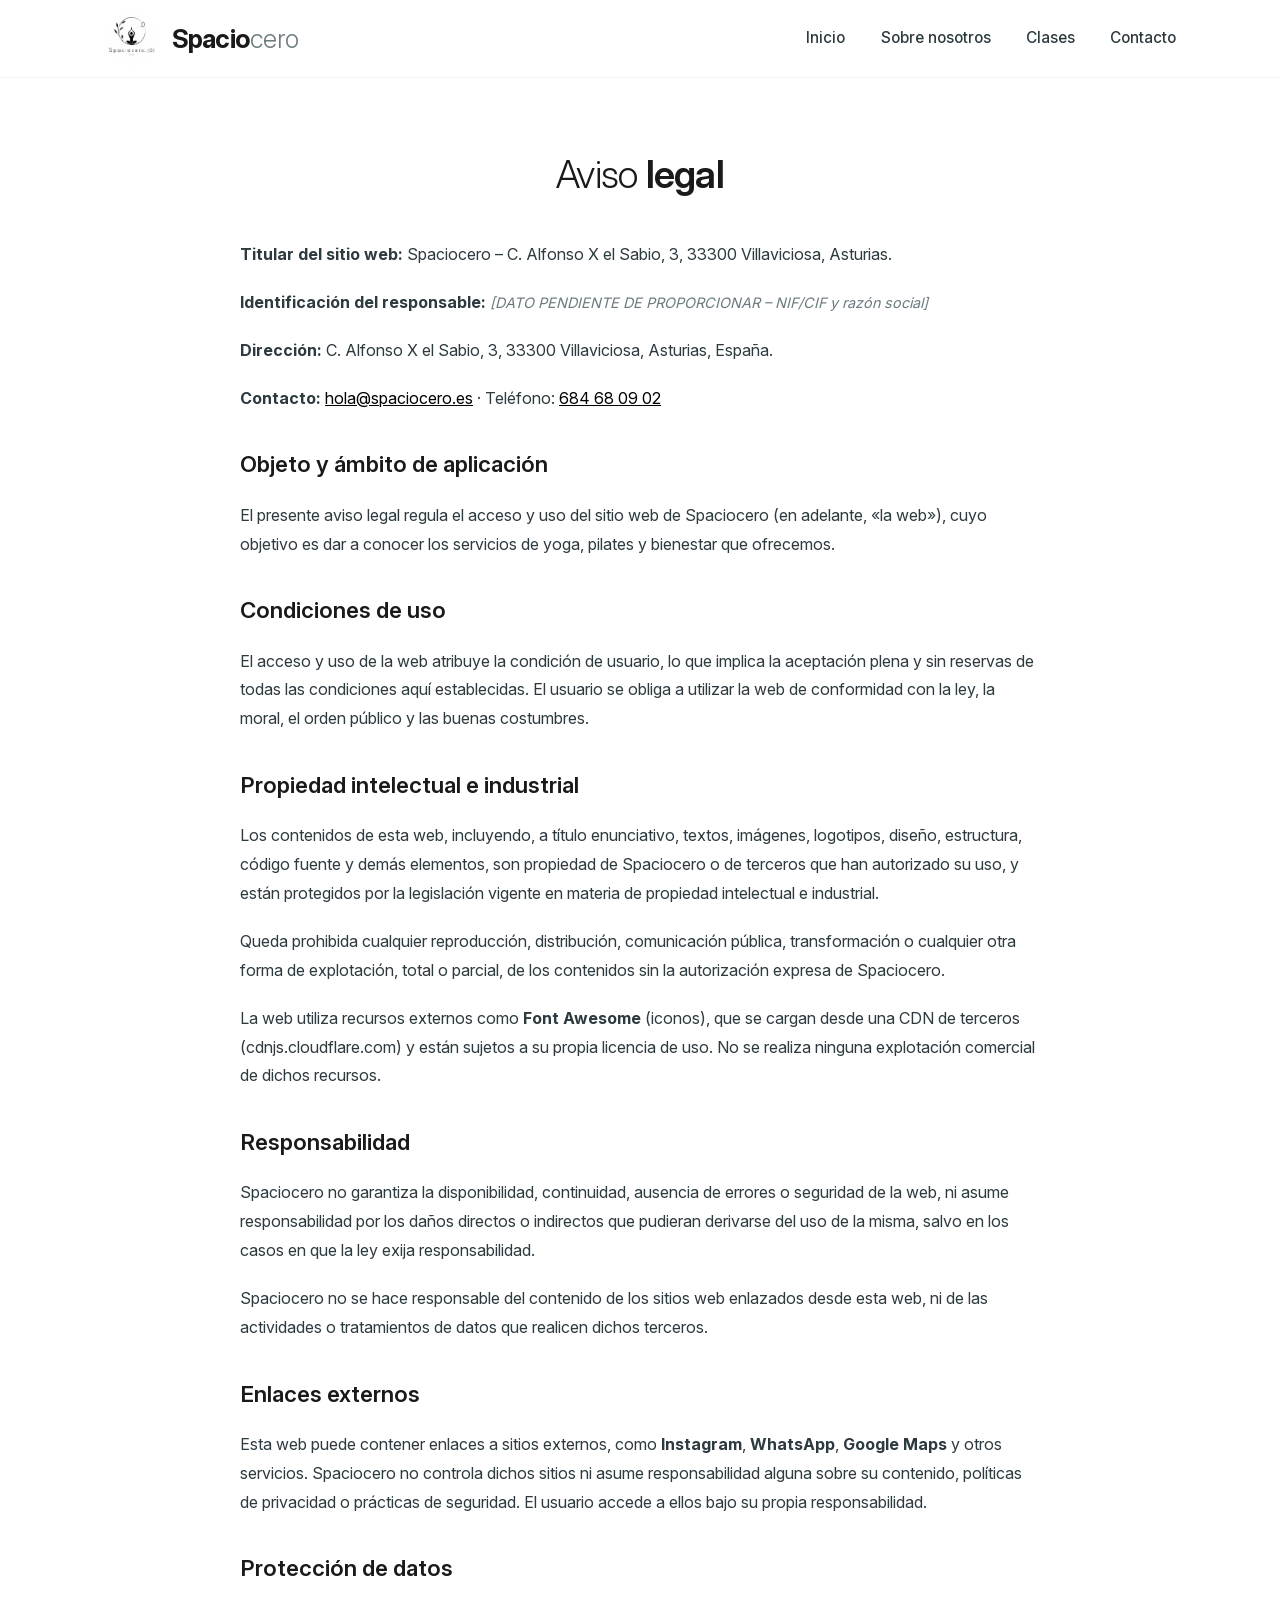
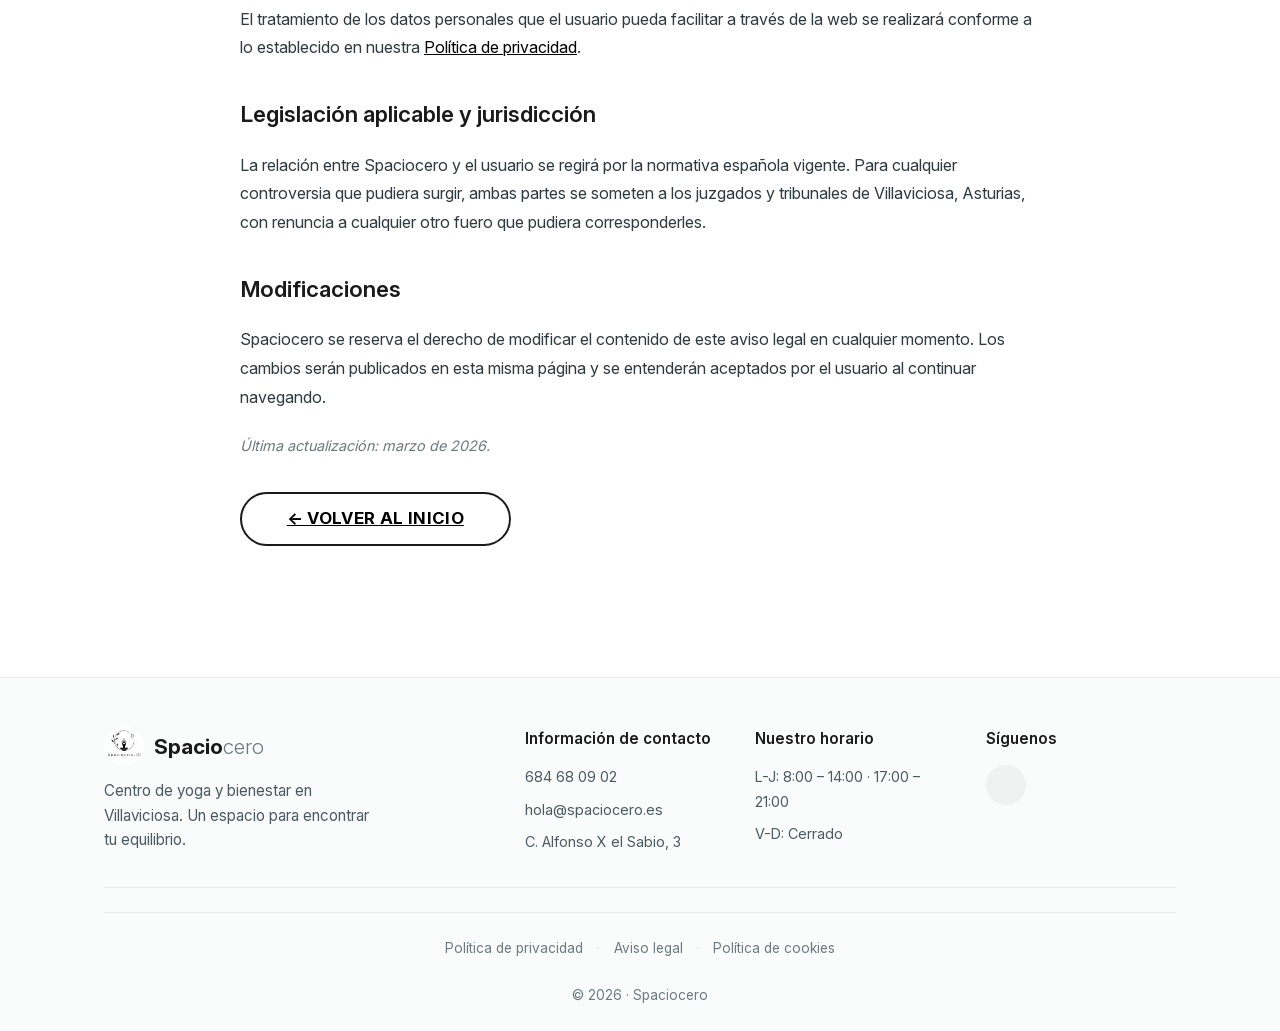
==== paginas-legales/aviso-legal.html @ df88dddb "update spaciocero Paginas legales actualizazo el font awesome actualizado para funcionar al aceptar " ====
<!DOCTYPE html>
<html lang="es">
<head>
    <meta charset="UTF-8" />
    <meta name="viewport" content="width=device-width, initial-scale=1.0" />
    <title>Aviso legal · Spaciocero</title>
    <meta name="description" content="Aviso legal de Spaciocero, centro de yoga y bienestar en Villaviciosa." />
    <link rel="icon" type="image/webp" href="../spaciocero_logo2_retocado-circle.webp" />
    <link rel="icon" type="image/png" href="../spaciocero_logo2_retocado-circle.png" sizes="any" />
    <link rel="canonical" href="https://spaciocero.pages.dev/paginas-legales/aviso-legal.html" />
    <link rel="stylesheet" href="./legal-styles.css" />
</head>
<body>

    <header class="header">
        <div class="container header-inner">
            <a href="../index.html" class="logo">
                <picture>
                    <source srcset="../spaciocero_logo2_retocado-circle.webp" type="image/webp" />
                    <img src="../spaciocero_logo2_retocado-circle.png" alt="Spaciocero" class="logo-img" loading="lazy" />
                </picture>
                <span class="logo-text">Spacio<span>cero</span></span>
            </a>
            <button class="menu-toggle" id="menuToggle" aria-label="Abrir menú">
                <span></span><span></span><span></span>
            </button>
            <nav class="nav" id="nav">
                <ul class="nav-links">
                    <li><a href="../index.html#inicio">Inicio</a></li>
                    <li><a href="../index.html#sobre">Sobre nosotros</a></li>
                    <li><a href="../index.html#clases">Clases</a></li>
                    <li><a href="../index.html#contacto">Contacto</a></li>
                </ul>
            </nav>
        </div>
    </header>

    <main>
        <section class="section legal-section">
            <div class="container">
                <h1 class="section-title">Aviso <strong>legal</strong></h1>
                <div class="legal-content">
                    <p><strong>Titular del sitio web:</strong> Spaciocero – C. Alfonso X el Sabio, 3, 33300 Villaviciosa, Asturias.</p>
                    <p><strong>Identificación del responsable:</strong> <em>[DATO PENDIENTE DE PROPORCIONAR – NIF/CIF y razón social]</em></p>
                    <p><strong>Dirección:</strong> C. Alfonso X el Sabio, 3, 33300 Villaviciosa, Asturias, España.</p>
                    <p><strong>Contacto:</strong> <a href="mailto:hola@spaciocero.es">hola@spaciocero.es</a> · Teléfono: <a href="tel:684680902">684 68 09 02</a></p>

                    <h2>Objeto y ámbito de aplicación</h2>
                    <p>El presente aviso legal regula el acceso y uso del sitio web de Spaciocero (en adelante, «la web»), cuyo objetivo es dar a conocer los servicios de yoga, pilates y bienestar que ofrecemos.</p>

                    <h2>Condiciones de uso</h2>
                    <p>El acceso y uso de la web atribuye la condición de usuario, lo que implica la aceptación plena y sin reservas de todas las condiciones aquí establecidas. El usuario se obliga a utilizar la web de conformidad con la ley, la moral, el orden público y las buenas costumbres.</p>

                    <h2>Propiedad intelectual e industrial</h2>
                    <p>Los contenidos de esta web, incluyendo, a título enunciativo, textos, imágenes, logotipos, diseño, estructura, código fuente y demás elementos, son propiedad de Spaciocero o de terceros que han autorizado su uso, y están protegidos por la legislación vigente en materia de propiedad intelectual e industrial.</p>
                    <p>Queda prohibida cualquier reproducción, distribución, comunicación pública, transformación o cualquier otra forma de explotación, total o parcial, de los contenidos sin la autorización expresa de Spaciocero.</p>
                    <p>La web utiliza recursos externos como <strong>Font Awesome</strong> (iconos), que se cargan desde una CDN de terceros (cdnjs.cloudflare.com) y están sujetos a su propia licencia de uso. No se realiza ninguna explotación comercial de dichos recursos.</p>

                    <h2>Responsabilidad</h2>
                    <p>Spaciocero no garantiza la disponibilidad, continuidad, ausencia de errores o seguridad de la web, ni asume responsabilidad por los daños directos o indirectos que pudieran derivarse del uso de la misma, salvo en los casos en que la ley exija responsabilidad.</p>
                    <p>Spaciocero no se hace responsable del contenido de los sitios web enlazados desde esta web, ni de las actividades o tratamientos de datos que realicen dichos terceros.</p>

                    <h2>Enlaces externos</h2>
                    <p>Esta web puede contener enlaces a sitios externos, como <strong>Instagram</strong>, <strong>WhatsApp</strong>, <strong>Google Maps</strong> y otros servicios. Spaciocero no controla dichos sitios ni asume responsabilidad alguna sobre su contenido, políticas de privacidad o prácticas de seguridad. El usuario accede a ellos bajo su propia responsabilidad.</p>

                    <h2>Protección de datos</h2>
                    <p>El tratamiento de los datos personales que el usuario pueda facilitar a través de la web se realizará conforme a lo establecido en nuestra <a href="./politica-privacidad.html">Política de privacidad</a>.</p>

                    <h2>Legislación aplicable y jurisdicción</h2>
                    <p>La relación entre Spaciocero y el usuario se regirá por la normativa española vigente. Para cualquier controversia que pudiera surgir, ambas partes se someten a los juzgados y tribunales de Villaviciosa, Asturias, con renuncia a cualquier otro fuero que pudiera corresponderles.</p>

                    <h2>Modificaciones</h2>
                    <p>Spaciocero se reserva el derecho de modificar el contenido de este aviso legal en cualquier momento. Los cambios serán publicados en esta misma página y se entenderán aceptados por el usuario al continuar navegando.</p>

                    <p><em>Última actualización: marzo de 2026.</em></p>
                    <p style="margin-top: 2rem;"><a href="../index.html" class="btn btn-outline" style="display:inline-block;">← Volver al inicio</a></p>
                </div>
            </div>
        </section>
    </main>

    <footer class="footer">
        <div class="container">
            <div class="footer-grid">
                <div class="footer-col">
                    <a href="../index.html" class="logo-footer">
                        <picture>
                            <source srcset="../spaciocero_logo2_retocado-circle.webp" type="image/webp" />
                            <img src="../spaciocero_logo2_retocado-circle.png" alt="Spaciocero" class="logo-footer-img" loading="lazy" />
                        </picture>
                        <span class="logo-footer-text">Spacio<span>cero</span></span>
                    </a>
                    <p class="footer-desc">Centro de yoga y bienestar en Villaviciosa. Un espacio para encontrar tu equilibrio.</p>
                </div>
                <div class="footer-col">
                    <h4>Información de contacto</h4>
                    <ul>
                        <li><i class="fas fa-phone"></i> <a href="tel:684680902">684 68 09 02</a></li>
                        <li><i class="fas fa-envelope"></i> <a href="mailto:hola@spaciocero.es">hola@spaciocero.es</a></li>
                        <li><i class="fas fa-map-pin"></i> C. Alfonso X el Sabio, 3</li>
                    </ul>
                </div>
                <div class="footer-col">
                    <h4>Nuestro horario</h4>
                    <ul>
                        <li>L-J: 8:00 – 14:00 · 17:00 – 21:00</li>
                        <li>V-D: Cerrado</li>
                    </ul>
                </div>
                <div class="footer-col">
                    <h4>Síguenos</h4>
                    <div class="footer-socials">
                        <a href="https://www.instagram.com/spaciocero/" target="_blank" rel="noopener noreferrer" aria-label="Instagram"><i class="fab fa-instagram"></i></a>
                    </div>
                </div>
            </div>
            <div class="footer-legal">
                <a href="./politica-privacidad.html">Política de privacidad</a>
                <span class="separator">·</span>
                <a href="./aviso-legal.html">Aviso legal</a>
                <span class="separator">·</span>
                <a href="./politica-cookies.html">Política de cookies</a>
            </div>
            <div class="footer-bottom">
                <p>&copy; 2026 · Spaciocero</p>
            </div>
        </div>
    </footer>

    <script src="./legal-script.js"></script>
</body>
</html>
---- paginas-legales/legal-styles.css ----
/* ============================================
   RESET Y BASE (idéntico al principal)
   ============================================ */

   /* === FUENTE AUTOALOJADA (Inter Variable) === */
@font-face {
    font-family: 'Inter';
    src: url('../fonts/InterVariable.woff2') format('woff2');
    font-weight: 300 700;
    font-style: normal;
    font-display: swap;
}

*,
*::before,
*::after {
    margin: 0;
    padding: 0;
    box-sizing: border-box;
}
html {
    scroll-behavior: smooth;
}
body {
    font-family: 'Inter', system-ui, -apple-system, sans-serif;
    background-color: #ffffff;
    color: #1a1a1a;
    line-height: 1.7;
    -webkit-font-smoothing: antialiased;
}
a {
    text-decoration: none;
    color: inherit;
}
img {
    max-width: 100%;
    display: block;
}
ul {
    list-style: none;
}

/* ============================================
   CONTENEDOR
   ============================================ */
.container {
    max-width: 1120px;
    margin: 0 auto;
    padding: 0 1.5rem;
}

/* ============================================
   CABECERA (idéntica)
   ============================================ */
.header {
    position: sticky;
    top: 0;
    z-index: 100;
    background: rgba(255, 255, 255, 0.92);
    backdrop-filter: blur(16px);
    border-bottom: 1px solid rgba(0, 0, 0, 0.04);
    padding: 0.7rem 0;
    transition: box-shadow 0.3s ease;
}
.header:hover {
    box-shadow: 0 2px 20px rgba(0,0,0,0.04);
}
.header-inner {
    display: flex;
    justify-content: space-between;
    align-items: center;
}
.logo {
    display: flex;
    align-items: center;
    gap: 0.8rem;
    text-decoration: none;
}
.logo-img {
    height: 55px;
    width: auto;
    display: block;
}
.logo-text {
    font-size: 1.6rem;
    font-weight: 700;
    letter-spacing: -0.03em;
    color: #1a1a1a;
}
.logo-text span {
    font-weight: 300;
    color: #6b7a7f;
}
.nav-links {
    display: flex;
    gap: 2.2rem;
    font-weight: 500;
    font-size: 0.95rem;
}
.nav-links a {
    padding: 0.4rem 0;
    border-bottom: 2px solid transparent;
    transition: border-color 0.25s ease, color 0.25s ease;
    color: #2d3a3f;
}
.nav-links a:hover {
    border-bottom-color: #000;
    color: #000;
}
.menu-toggle {
    display: none;
    flex-direction: column;
    gap: 5px;
    background: none;
    border: none;
    cursor: pointer;
    padding: 0.25rem;
}
.menu-toggle span {
    display: block;
    width: 26px;
    height: 2px;
    background: #000;
    transition: 0.2s;
}

/* ============================================
   BOTONES (solo los necesarios)
   ============================================ */
.btn {
    display: inline-block;
    padding: 0.9rem 2.8rem;
    font-weight: 700;
    font-size: 1.05rem;
    border-radius: 60px;
    transition: all 0.2s ease;
    border: none;
    cursor: pointer;
    text-align: center;
    font-family: inherit;
    line-height: 1.3;
    letter-spacing: 0.02em;
    text-transform: uppercase;
}
.btn-primary {
    background: #000000;
    color: #ffffff;
    box-shadow: 0 6px 20px rgba(0, 0, 0, 0.15);
}
.btn-primary:hover {
    background: #222222;
    color: #ffffff;
    transform: translateY(-2px);
    box-shadow: 0 10px 28px rgba(0, 0, 0, 0.2);
}
.btn-outline {
    background: transparent;
    color: #1a1a1a;
    border: 2px solid #1a1a1a;
}
.btn-outline:hover {
    background: #1a1a1a;
    color: #ffffff;
    transform: translateY(-2px);
}

/* ============================================
   SECCIONES
   ============================================ */
.section {
    padding: 5rem 0;
    border-bottom: 1px solid #f0f0f0;
}
.section:last-of-type {
    border-bottom: none;
}
.section-title {
    font-size: 2.4rem;
    font-weight: 300;
    letter-spacing: -0.02em;
    text-align: center;
    margin-bottom: 2rem;
}
.section-title strong {
    font-weight: 600;
}

/* ============================================
   PÁGINAS LEGALES
   ============================================ */
.legal-section {
    padding: 4rem 0 6rem;
}
.legal-content {
    max-width: 800px;
    margin: 0 auto;
    color: #2d3a3f;
    line-height: 1.8;
}
.legal-content h2 {
    font-size: 1.4rem;
    font-weight: 600;
    margin: 2rem 0 1rem;
    color: #1a1a1a;
}
.legal-content p {
    margin-bottom: 1.2rem;
}
.legal-content ul {
    margin: 1rem 0 1.5rem 1.5rem;
    list-style: disc;
}
.legal-content ul li {
    margin-bottom: 0.5rem;
}
.legal-content a {
    color: #000;
    text-decoration: underline;
}
.legal-content a:hover {
    color: #6b7a7f;
}
.legal-content em {
    color: #6b7a7f;
    font-size: 0.9rem;
}

/* ============================================
   FOOTER (idéntico al principal)
   ============================================ */
.footer {
    background: #fafcfb;
    padding: 3rem 0 1.5rem;
    border-top: 1px solid #eaeaea;
    margin-top: 1rem;
}
.footer-grid {
    display: grid;
    grid-template-columns: 2fr 1fr 1fr 1fr;
    gap: 2.5rem;
    padding-bottom: 2rem;
    border-bottom: 1px solid #eaeaea;
}
.logo-footer {
    display: flex;
    align-items: center;
    gap: 0.6rem;
    text-decoration: none;
    margin-bottom: 0.8rem;
}
.logo-footer-img {
    height: 40px;
    width: auto;
}
.logo-footer-text {
    font-size: 1.3rem;
    font-weight: 700;
    color: #1a1a1a;
}
.logo-footer-text span {
    font-weight: 300;
    color: #6b7a7f;
}
.footer-desc {
    color: #4a5a60;
    font-size: 0.95rem;
    line-height: 1.6;
    max-width: 280px;
}
.footer-col h4 {
    font-size: 0.95rem;
    font-weight: 600;
    color: #1a1a1a;
    margin-bottom: 0.8rem;
}
.footer-col ul {
    display: flex;
    flex-direction: column;
    gap: 0.5rem;
}
.footer-col ul li {
    font-size: 0.9rem;
    color: #4a5a60;
}
.footer-col ul li i {
    width: 1.2rem;
    color: #6b7a7f;
}
.footer-col ul li a {
    transition: color 0.2s;
}
.footer-col ul li a:hover {
    color: #000;
}
.footer-socials {
    display: flex;
    gap: 1rem;
}
.footer-socials a {
    display: inline-flex;
    align-items: center;
    justify-content: center;
    width: 40px;
    height: 40px;
    border-radius: 50%;
    background: #f0f2f1;
    color: #1a1a1a;
    transition: all 0.2s;
    font-size: 1.1rem;
}
.footer-socials a:hover {
    background: #1a1a1a;
    color: #fff;
    transform: translateY(-2px);
}
.footer-legal {
    text-align: center;
    padding-top: 1.5rem;
    margin-top: 1.5rem;
    border-top: 1px solid #eaeaea;
    font-size: 0.85rem;
    color: #6b7a7f;
}
.footer-legal a {
    color: #6b7a7f;
    text-decoration: none;
    transition: color 0.2s;
}
.footer-legal a:hover {
    color: #1a1a1a;
    text-decoration: underline;
}
.footer-legal .separator {
    margin: 0 0.6rem;
    color: #d0d8d5;
}
.footer-bottom {
    text-align: center;
    padding-top: 1.5rem;
    font-size: 0.85rem;
    color: #6b7a7f;
}
.footer-bottom span {
    font-weight: 500;
    color: #1a1a1a;
}

/* ============================================
   RESPONSIVE (básico)
   ============================================ */
@media (max-width: 768px) {
    .menu-toggle {
        display: flex;
    }
    .nav {
        display: none;
        position: absolute;
        top: 100%;
        left: 0;
        right: 0;
        background: #fff;
        padding: 1.5rem;
        border-bottom: 1px solid #eee;
        box-shadow: 0 12px 24px rgba(0,0,0,0.04);
        z-index: 200;
    }
    .nav.open {
        display: block;
    }
    .nav-links {
        flex-direction: column;
        gap: 0.5rem;
        align-items: center;
    }
    .footer-grid {
        grid-template-columns: 1fr 1fr;
        gap: 2rem;
    }
    .footer-col:first-child {
        grid-column: span 2;
    }
    .footer-col ul li {
        font-size: 0.9rem;
    }
}
@media (max-width: 480px) {
    .logo-img {
        height: 40px;
    }
    .logo-text {
        font-size: 1.2rem;
    }
    .footer-grid {
        grid-template-columns: 1fr;
        gap: 1.8rem;
    }
    .footer-col:first-child {
        grid-column: span 1;
    }
    .footer-col ul li {
        display: flex;
        align-items: center;
        gap: 0.8rem;
        font-size: 0.95rem;
        word-break: break-word;
    }
    .footer-col ul li i {
        flex-shrink: 0;
        width: 1.2rem;
        text-align: center;
    }
    .footer-desc {
        max-width: 100%;
    }
    .footer-legal {
        font-size: 0.8rem;
    }
    .footer-legal .separator {
        margin: 0 0.4rem;
    }
    .section-title {
        font-size: 1.8rem;
    }
}
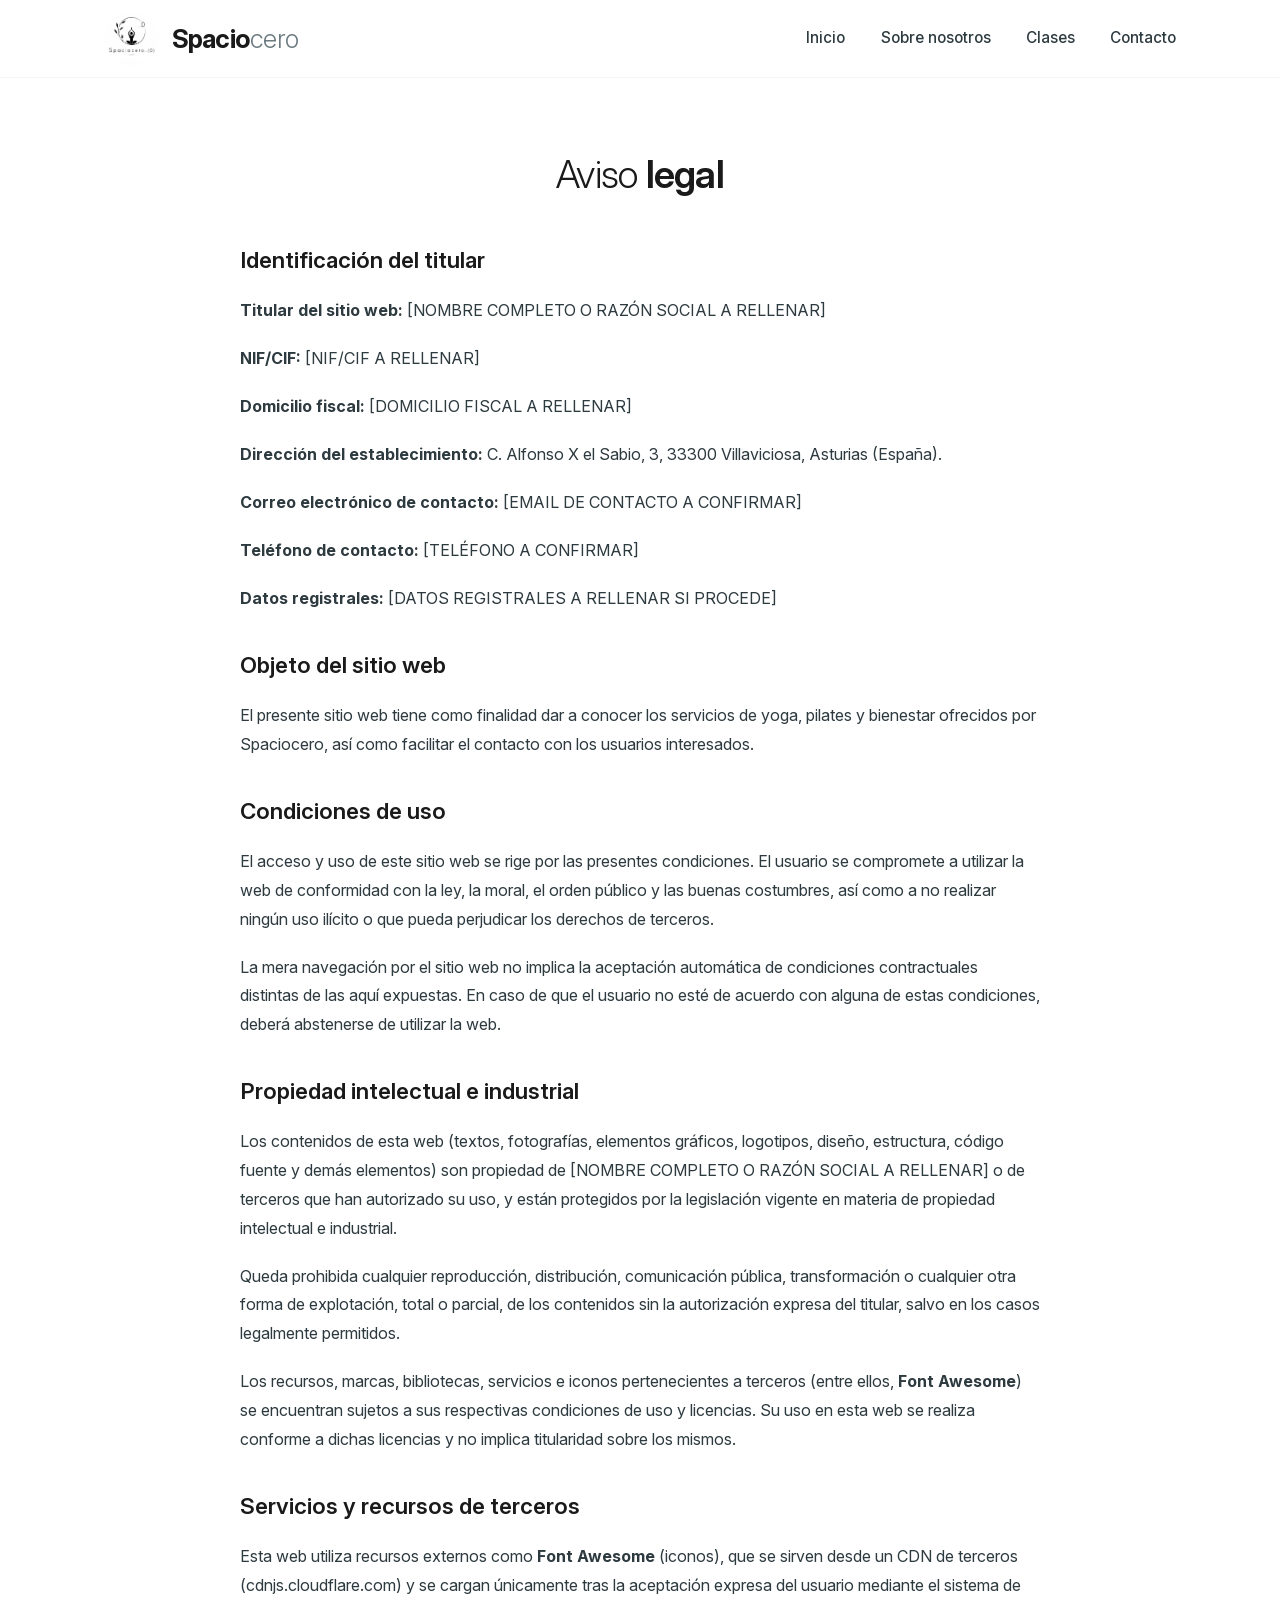
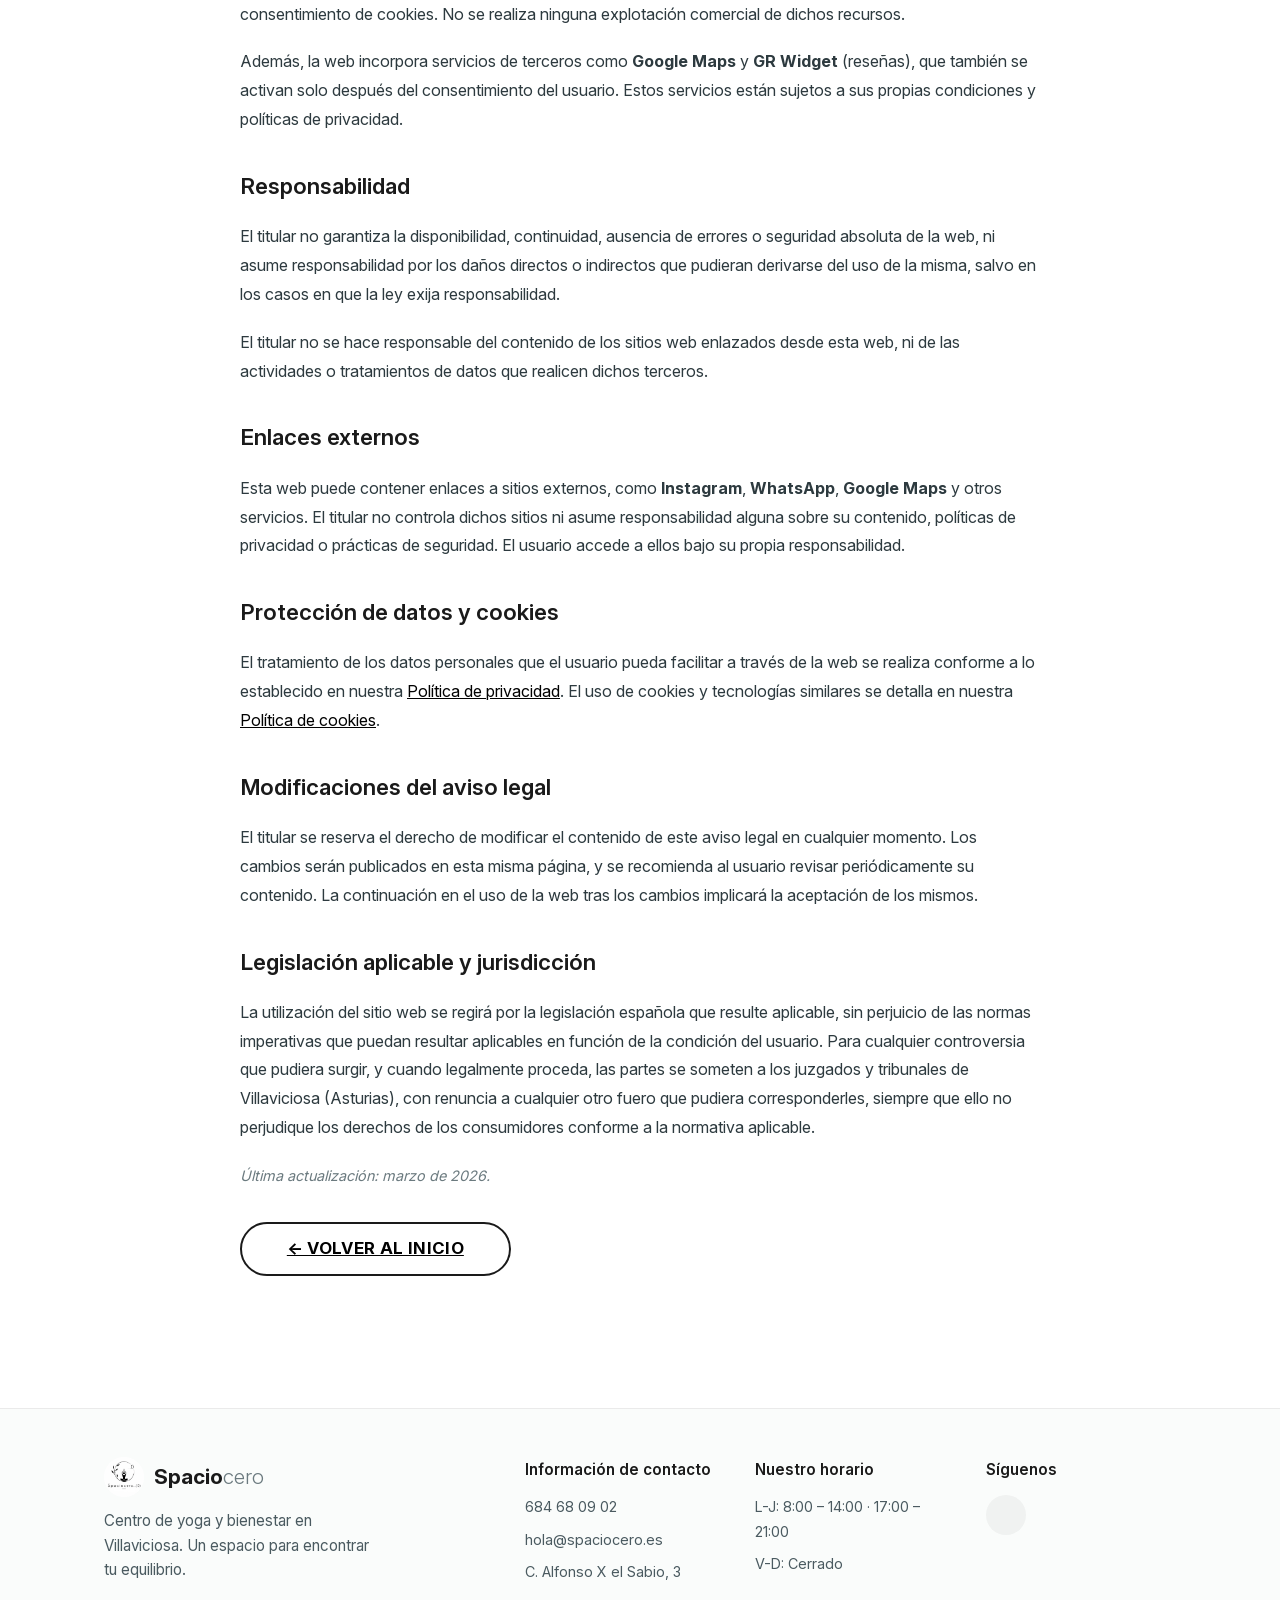
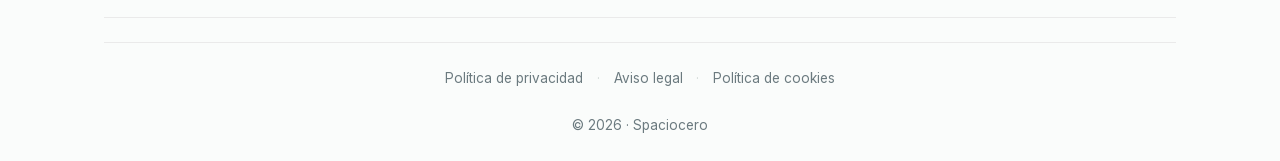
==== commit e2923922: "update legales Actualizar contenido de las paginas legales" ====
--- a/paginas-legales/aviso-legal.html
+++ b/paginas-legales/aviso-legal.html
@@ -40,37 +40,48 @@
             <div class="container">
                 <h1 class="section-title">Aviso <strong>legal</strong></h1>
                 <div class="legal-content">
-                    <p><strong>Titular del sitio web:</strong> Spaciocero – C. Alfonso X el Sabio, 3, 33300 Villaviciosa, Asturias.</p>
-                    <p><strong>Identificación del responsable:</strong> <em>[DATO PENDIENTE DE PROPORCIONAR – NIF/CIF y razón social]</em></p>
-                    <p><strong>Dirección:</strong> C. Alfonso X el Sabio, 3, 33300 Villaviciosa, Asturias, España.</p>
-                    <p><strong>Contacto:</strong> <a href="mailto:hola@spaciocero.es">hola@spaciocero.es</a> · Teléfono: <a href="tel:684680902">684 68 09 02</a></p>
 
-                    <h2>Objeto y ámbito de aplicación</h2>
-                    <p>El presente aviso legal regula el acceso y uso del sitio web de Spaciocero (en adelante, «la web»), cuyo objetivo es dar a conocer los servicios de yoga, pilates y bienestar que ofrecemos.</p>
+                    <!-- IDENTIFICACIÓN -->
+                    <h2>Identificación del titular</h2>
+                    <p><strong>Titular del sitio web:</strong> [NOMBRE COMPLETO O RAZÓN SOCIAL A RELLENAR]</p>
+                    <p><strong>NIF/CIF:</strong> [NIF/CIF A RELLENAR]</p>
+                    <p><strong>Domicilio fiscal:</strong> [DOMICILIO FISCAL A RELLENAR]</p>
+                    <p><strong>Dirección del establecimiento:</strong> C. Alfonso X el Sabio, 3, 33300 Villaviciosa, Asturias (España).</p>
+                    <p><strong>Correo electrónico de contacto:</strong> [EMAIL DE CONTACTO A CONFIRMAR]</p>
+                    <p><strong>Teléfono de contacto:</strong> [TELÉFONO A CONFIRMAR]</p>
+                    <p><strong>Datos registrales:</strong> [DATOS REGISTRALES A RELLENAR SI PROCEDE]</p>
+
+                    <h2>Objeto del sitio web</h2>
+                    <p>El presente sitio web tiene como finalidad dar a conocer los servicios de yoga, pilates y bienestar ofrecidos por Spaciocero, así como facilitar el contacto con los usuarios interesados.</p>
 
                     <h2>Condiciones de uso</h2>
-                    <p>El acceso y uso de la web atribuye la condición de usuario, lo que implica la aceptación plena y sin reservas de todas las condiciones aquí establecidas. El usuario se obliga a utilizar la web de conformidad con la ley, la moral, el orden público y las buenas costumbres.</p>
+                    <p>El acceso y uso de este sitio web se rige por las presentes condiciones. El usuario se compromete a utilizar la web de conformidad con la ley, la moral, el orden público y las buenas costumbres, así como a no realizar ningún uso ilícito o que pueda perjudicar los derechos de terceros.</p>
+                    <p>La mera navegación por el sitio web no implica la aceptación automática de condiciones contractuales distintas de las aquí expuestas. En caso de que el usuario no esté de acuerdo con alguna de estas condiciones, deberá abstenerse de utilizar la web.</p>
 
                     <h2>Propiedad intelectual e industrial</h2>
-                    <p>Los contenidos de esta web, incluyendo, a título enunciativo, textos, imágenes, logotipos, diseño, estructura, código fuente y demás elementos, son propiedad de Spaciocero o de terceros que han autorizado su uso, y están protegidos por la legislación vigente en materia de propiedad intelectual e industrial.</p>
-                    <p>Queda prohibida cualquier reproducción, distribución, comunicación pública, transformación o cualquier otra forma de explotación, total o parcial, de los contenidos sin la autorización expresa de Spaciocero.</p>
-                    <p>La web utiliza recursos externos como <strong>Font Awesome</strong> (iconos), que se cargan desde una CDN de terceros (cdnjs.cloudflare.com) y están sujetos a su propia licencia de uso. No se realiza ninguna explotación comercial de dichos recursos.</p>
+                    <p>Los contenidos de esta web (textos, fotografías, elementos gráficos, logotipos, diseño, estructura, código fuente y demás elementos) son propiedad de [NOMBRE COMPLETO O RAZÓN SOCIAL A RELLENAR] o de terceros que han autorizado su uso, y están protegidos por la legislación vigente en materia de propiedad intelectual e industrial.</p>
+                    <p>Queda prohibida cualquier reproducción, distribución, comunicación pública, transformación o cualquier otra forma de explotación, total o parcial, de los contenidos sin la autorización expresa del titular, salvo en los casos legalmente permitidos.</p>
+                    <p>Los recursos, marcas, bibliotecas, servicios e iconos pertenecientes a terceros (entre ellos, <strong>Font Awesome</strong>) se encuentran sujetos a sus respectivas condiciones de uso y licencias. Su uso en esta web se realiza conforme a dichas licencias y no implica titularidad sobre los mismos.</p>
+
+                    <h2>Servicios y recursos de terceros</h2>
+                    <p>Esta web utiliza recursos externos como <strong>Font Awesome</strong> (iconos), que se sirven desde un CDN de terceros (cdnjs.cloudflare.com) y se cargan únicamente tras la aceptación expresa del usuario mediante el sistema de consentimiento de cookies. No se realiza ninguna explotación comercial de dichos recursos.</p>
+                    <p>Además, la web incorpora servicios de terceros como <strong>Google Maps</strong> y <strong>GR Widget</strong> (reseñas), que también se activan solo después del consentimiento del usuario. Estos servicios están sujetos a sus propias condiciones y políticas de privacidad.</p>
 
                     <h2>Responsabilidad</h2>
-                    <p>Spaciocero no garantiza la disponibilidad, continuidad, ausencia de errores o seguridad de la web, ni asume responsabilidad por los daños directos o indirectos que pudieran derivarse del uso de la misma, salvo en los casos en que la ley exija responsabilidad.</p>
-                    <p>Spaciocero no se hace responsable del contenido de los sitios web enlazados desde esta web, ni de las actividades o tratamientos de datos que realicen dichos terceros.</p>
+                    <p>El titular no garantiza la disponibilidad, continuidad, ausencia de errores o seguridad absoluta de la web, ni asume responsabilidad por los daños directos o indirectos que pudieran derivarse del uso de la misma, salvo en los casos en que la ley exija responsabilidad.</p>
+                    <p>El titular no se hace responsable del contenido de los sitios web enlazados desde esta web, ni de las actividades o tratamientos de datos que realicen dichos terceros.</p>
 
                     <h2>Enlaces externos</h2>
-                    <p>Esta web puede contener enlaces a sitios externos, como <strong>Instagram</strong>, <strong>WhatsApp</strong>, <strong>Google Maps</strong> y otros servicios. Spaciocero no controla dichos sitios ni asume responsabilidad alguna sobre su contenido, políticas de privacidad o prácticas de seguridad. El usuario accede a ellos bajo su propia responsabilidad.</p>
+                    <p>Esta web puede contener enlaces a sitios externos, como <strong>Instagram</strong>, <strong>WhatsApp</strong>, <strong>Google Maps</strong> y otros servicios. El titular no controla dichos sitios ni asume responsabilidad alguna sobre su contenido, políticas de privacidad o prácticas de seguridad. El usuario accede a ellos bajo su propia responsabilidad.</p>
 
-                    <h2>Protección de datos</h2>
-                    <p>El tratamiento de los datos personales que el usuario pueda facilitar a través de la web se realizará conforme a lo establecido en nuestra <a href="./politica-privacidad.html">Política de privacidad</a>.</p>
+                    <h2>Protección de datos y cookies</h2>
+                    <p>El tratamiento de los datos personales que el usuario pueda facilitar a través de la web se realiza conforme a lo establecido en nuestra <a href="./politica-privacidad.html">Política de privacidad</a>. El uso de cookies y tecnologías similares se detalla en nuestra <a href="./politica-cookies.html">Política de cookies</a>.</p>
+
+                    <h2>Modificaciones del aviso legal</h2>
+                    <p>El titular se reserva el derecho de modificar el contenido de este aviso legal en cualquier momento. Los cambios serán publicados en esta misma página, y se recomienda al usuario revisar periódicamente su contenido. La continuación en el uso de la web tras los cambios implicará la aceptación de los mismos.</p>
 
                     <h2>Legislación aplicable y jurisdicción</h2>
-                    <p>La relación entre Spaciocero y el usuario se regirá por la normativa española vigente. Para cualquier controversia que pudiera surgir, ambas partes se someten a los juzgados y tribunales de Villaviciosa, Asturias, con renuncia a cualquier otro fuero que pudiera corresponderles.</p>
-
-                    <h2>Modificaciones</h2>
-                    <p>Spaciocero se reserva el derecho de modificar el contenido de este aviso legal en cualquier momento. Los cambios serán publicados en esta misma página y se entenderán aceptados por el usuario al continuar navegando.</p>
+                    <p>La utilización del sitio web se regirá por la legislación española que resulte aplicable, sin perjuicio de las normas imperativas que puedan resultar aplicables en función de la condición del usuario. Para cualquier controversia que pudiera surgir, y cuando legalmente proceda, las partes se someten a los juzgados y tribunales de Villaviciosa (Asturias), con renuncia a cualquier otro fuero que pudiera corresponderles, siempre que ello no perjudique los derechos de los consumidores conforme a la normativa aplicable.</p>
 
                     <p><em>Última actualización: marzo de 2026.</em></p>
                     <p style="margin-top: 2rem;"><a href="../index.html" class="btn btn-outline" style="display:inline-block;">← Volver al inicio</a></p>
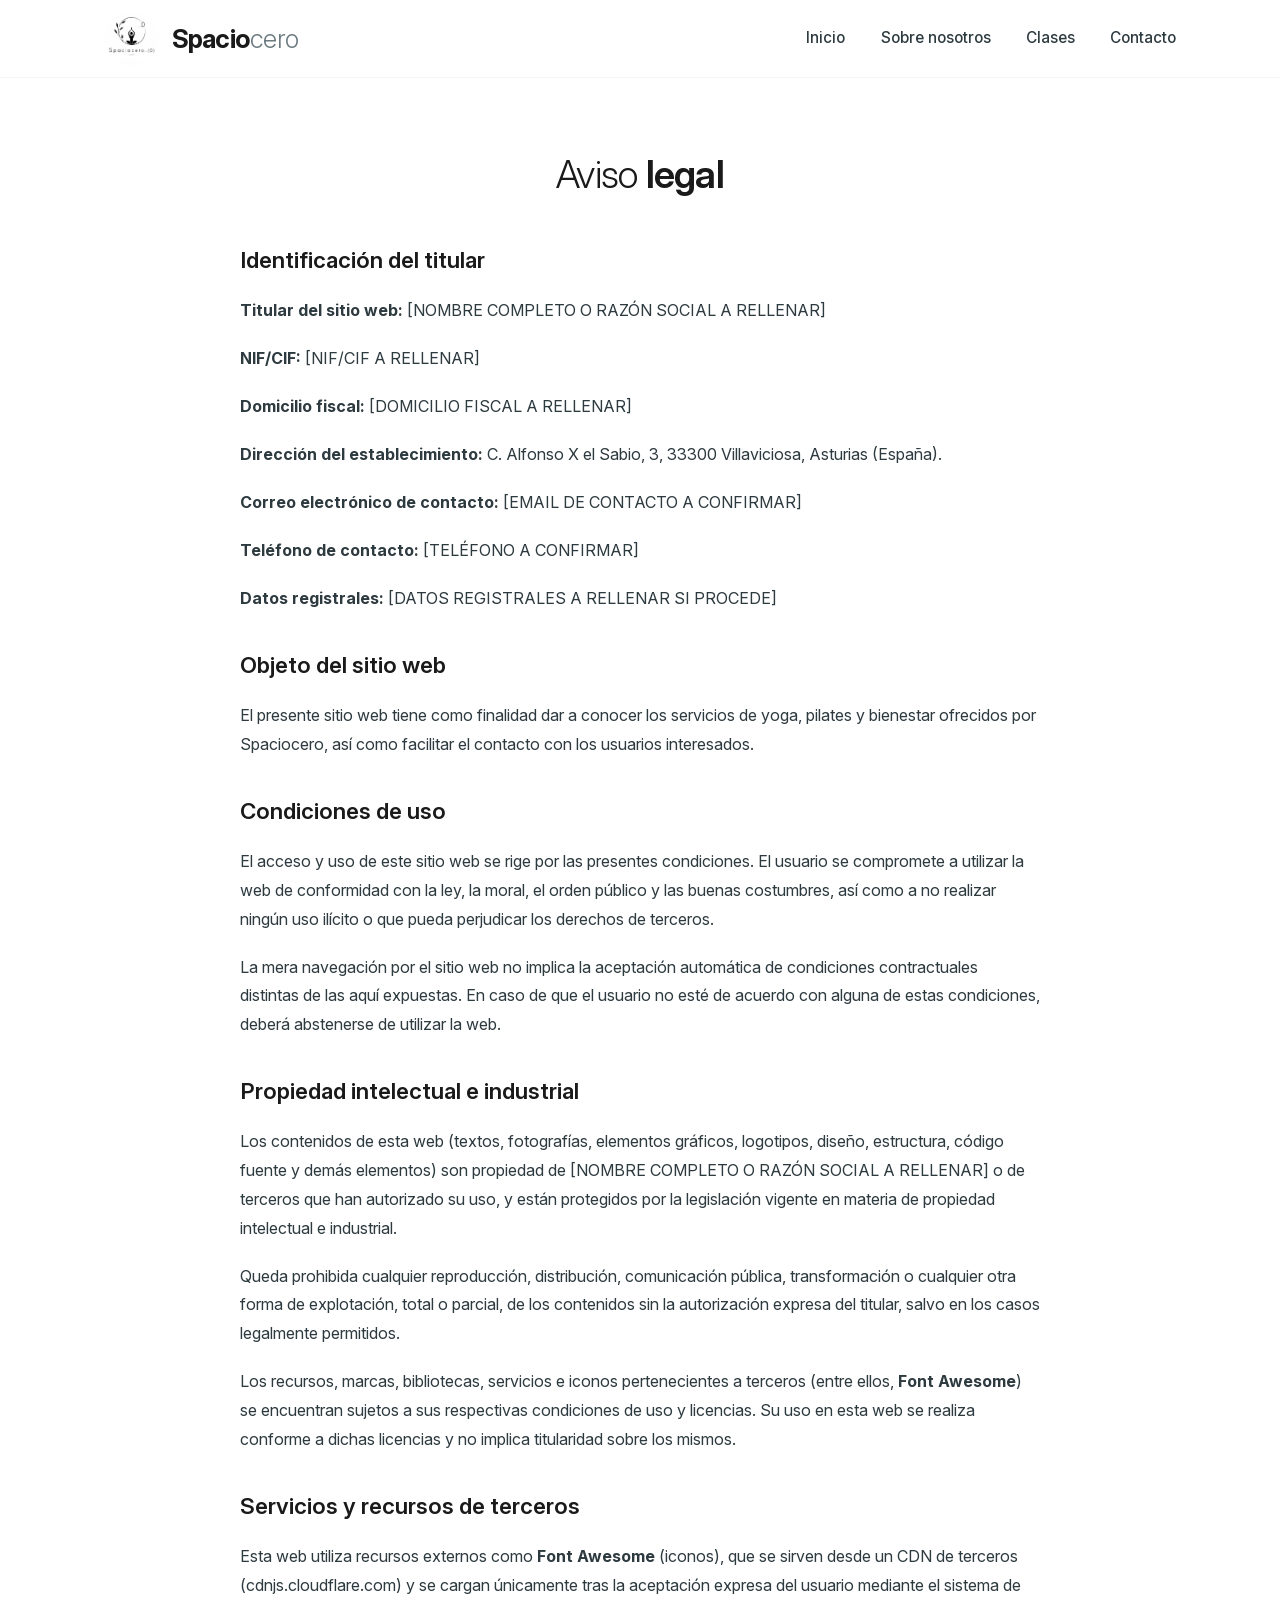
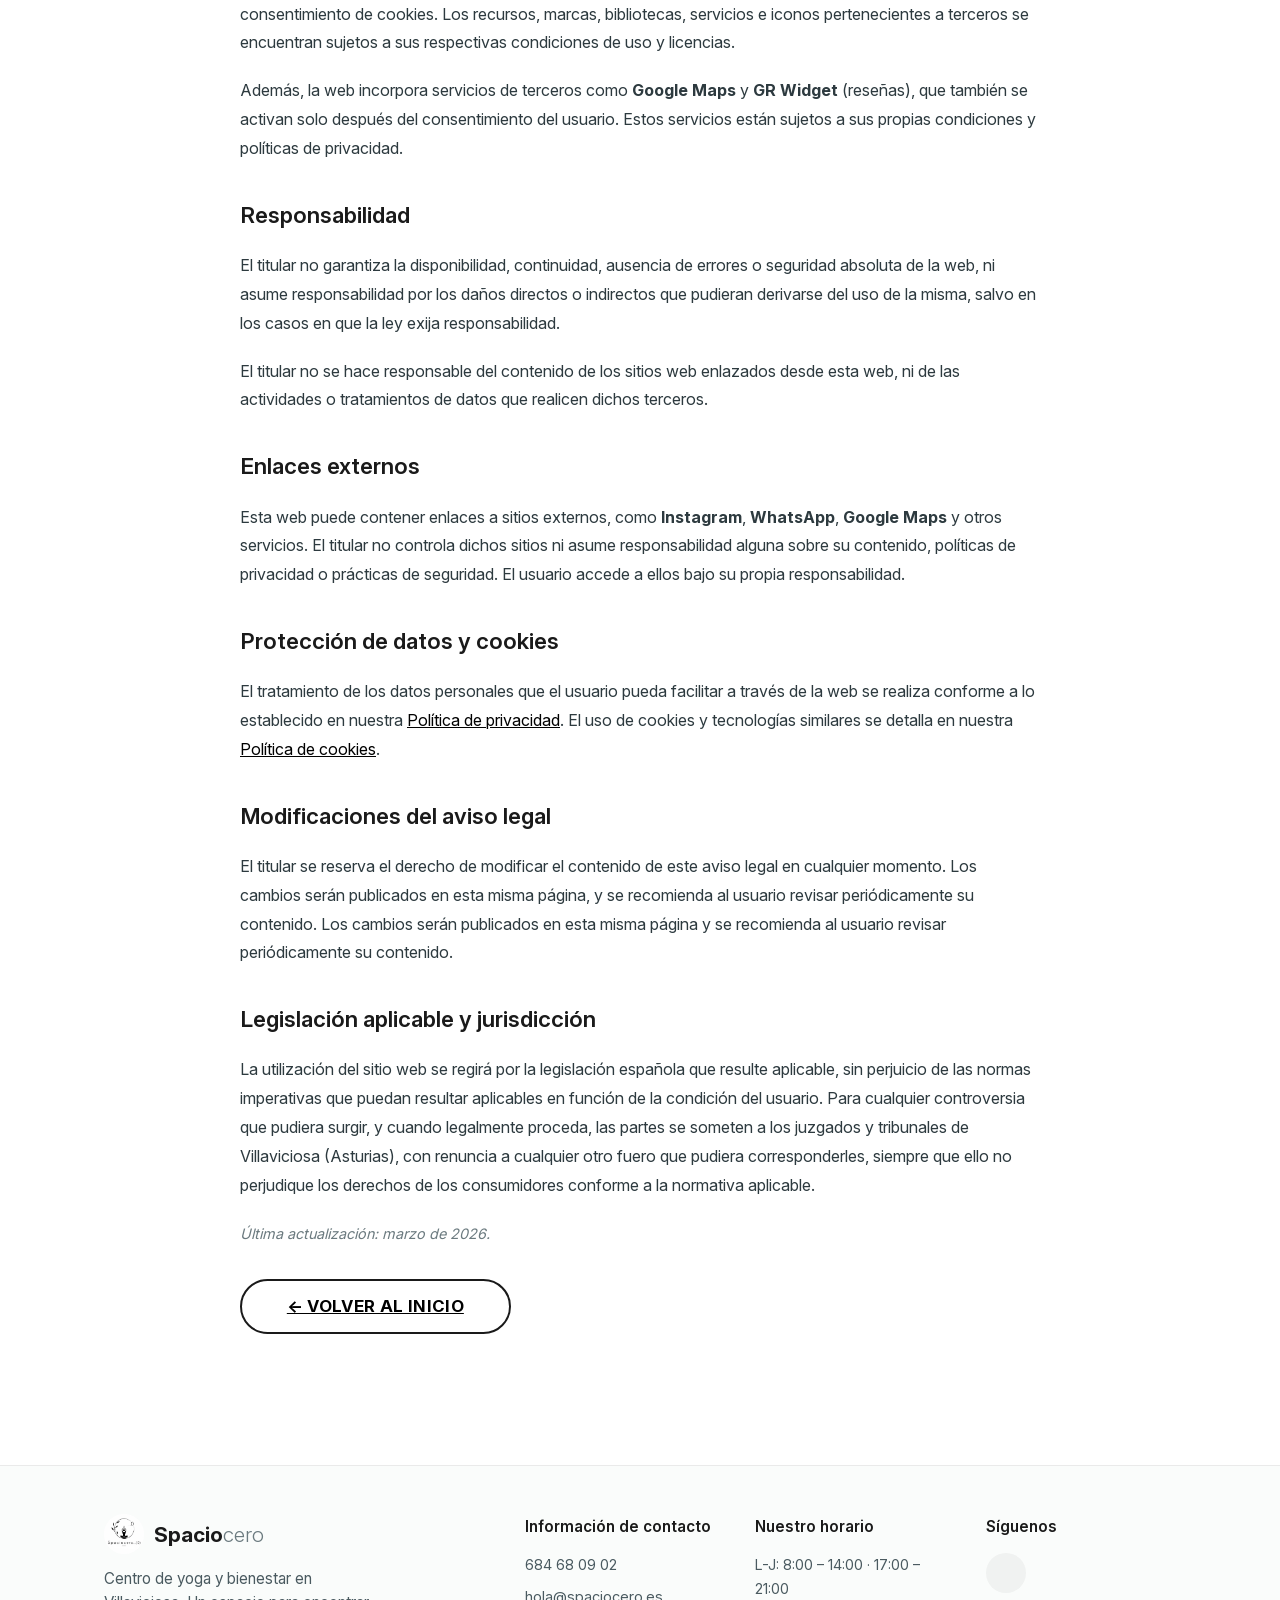
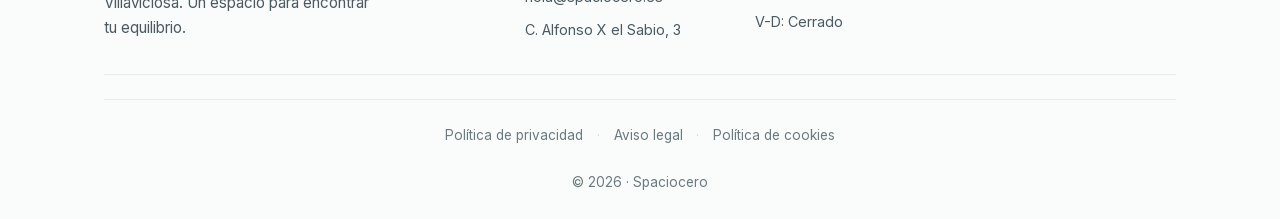
==== commit 9f1e9446: "mejoras en paginas-legales Mejorar contenido de paginas legales" ====
--- a/paginas-legales/aviso-legal.html
+++ b/paginas-legales/aviso-legal.html
@@ -64,7 +64,7 @@
                     <p>Los recursos, marcas, bibliotecas, servicios e iconos pertenecientes a terceros (entre ellos, <strong>Font Awesome</strong>) se encuentran sujetos a sus respectivas condiciones de uso y licencias. Su uso en esta web se realiza conforme a dichas licencias y no implica titularidad sobre los mismos.</p>
 
                     <h2>Servicios y recursos de terceros</h2>
-                    <p>Esta web utiliza recursos externos como <strong>Font Awesome</strong> (iconos), que se sirven desde un CDN de terceros (cdnjs.cloudflare.com) y se cargan únicamente tras la aceptación expresa del usuario mediante el sistema de consentimiento de cookies. No se realiza ninguna explotación comercial de dichos recursos.</p>
+                    <p>Esta web utiliza recursos externos como <strong>Font Awesome</strong> (iconos), que se sirven desde un CDN de terceros (cdnjs.cloudflare.com) y se cargan únicamente tras la aceptación expresa del usuario mediante el sistema de consentimiento de cookies. Los recursos, marcas, bibliotecas, servicios e iconos pertenecientes a terceros se encuentran sujetos a sus respectivas condiciones de uso y licencias.</p>
                     <p>Además, la web incorpora servicios de terceros como <strong>Google Maps</strong> y <strong>GR Widget</strong> (reseñas), que también se activan solo después del consentimiento del usuario. Estos servicios están sujetos a sus propias condiciones y políticas de privacidad.</p>
 
                     <h2>Responsabilidad</h2>
@@ -78,7 +78,7 @@
                     <p>El tratamiento de los datos personales que el usuario pueda facilitar a través de la web se realiza conforme a lo establecido en nuestra <a href="./politica-privacidad.html">Política de privacidad</a>. El uso de cookies y tecnologías similares se detalla en nuestra <a href="./politica-cookies.html">Política de cookies</a>.</p>
 
                     <h2>Modificaciones del aviso legal</h2>
-                    <p>El titular se reserva el derecho de modificar el contenido de este aviso legal en cualquier momento. Los cambios serán publicados en esta misma página, y se recomienda al usuario revisar periódicamente su contenido. La continuación en el uso de la web tras los cambios implicará la aceptación de los mismos.</p>
+                    <p>El titular se reserva el derecho de modificar el contenido de este aviso legal en cualquier momento. Los cambios serán publicados en esta misma página, y se recomienda al usuario revisar periódicamente su contenido. Los cambios serán publicados en esta misma página y se recomienda al usuario revisar periódicamente su contenido.</p>
 
                     <h2>Legislación aplicable y jurisdicción</h2>
                     <p>La utilización del sitio web se regirá por la legislación española que resulte aplicable, sin perjuicio de las normas imperativas que puedan resultar aplicables en función de la condición del usuario. Para cualquier controversia que pudiera surgir, y cuando legalmente proceda, las partes se someten a los juzgados y tribunales de Villaviciosa (Asturias), con renuncia a cualquier otro fuero que pudiera corresponderles, siempre que ello no perjudique los derechos de los consumidores conforme a la normativa aplicable.</p>
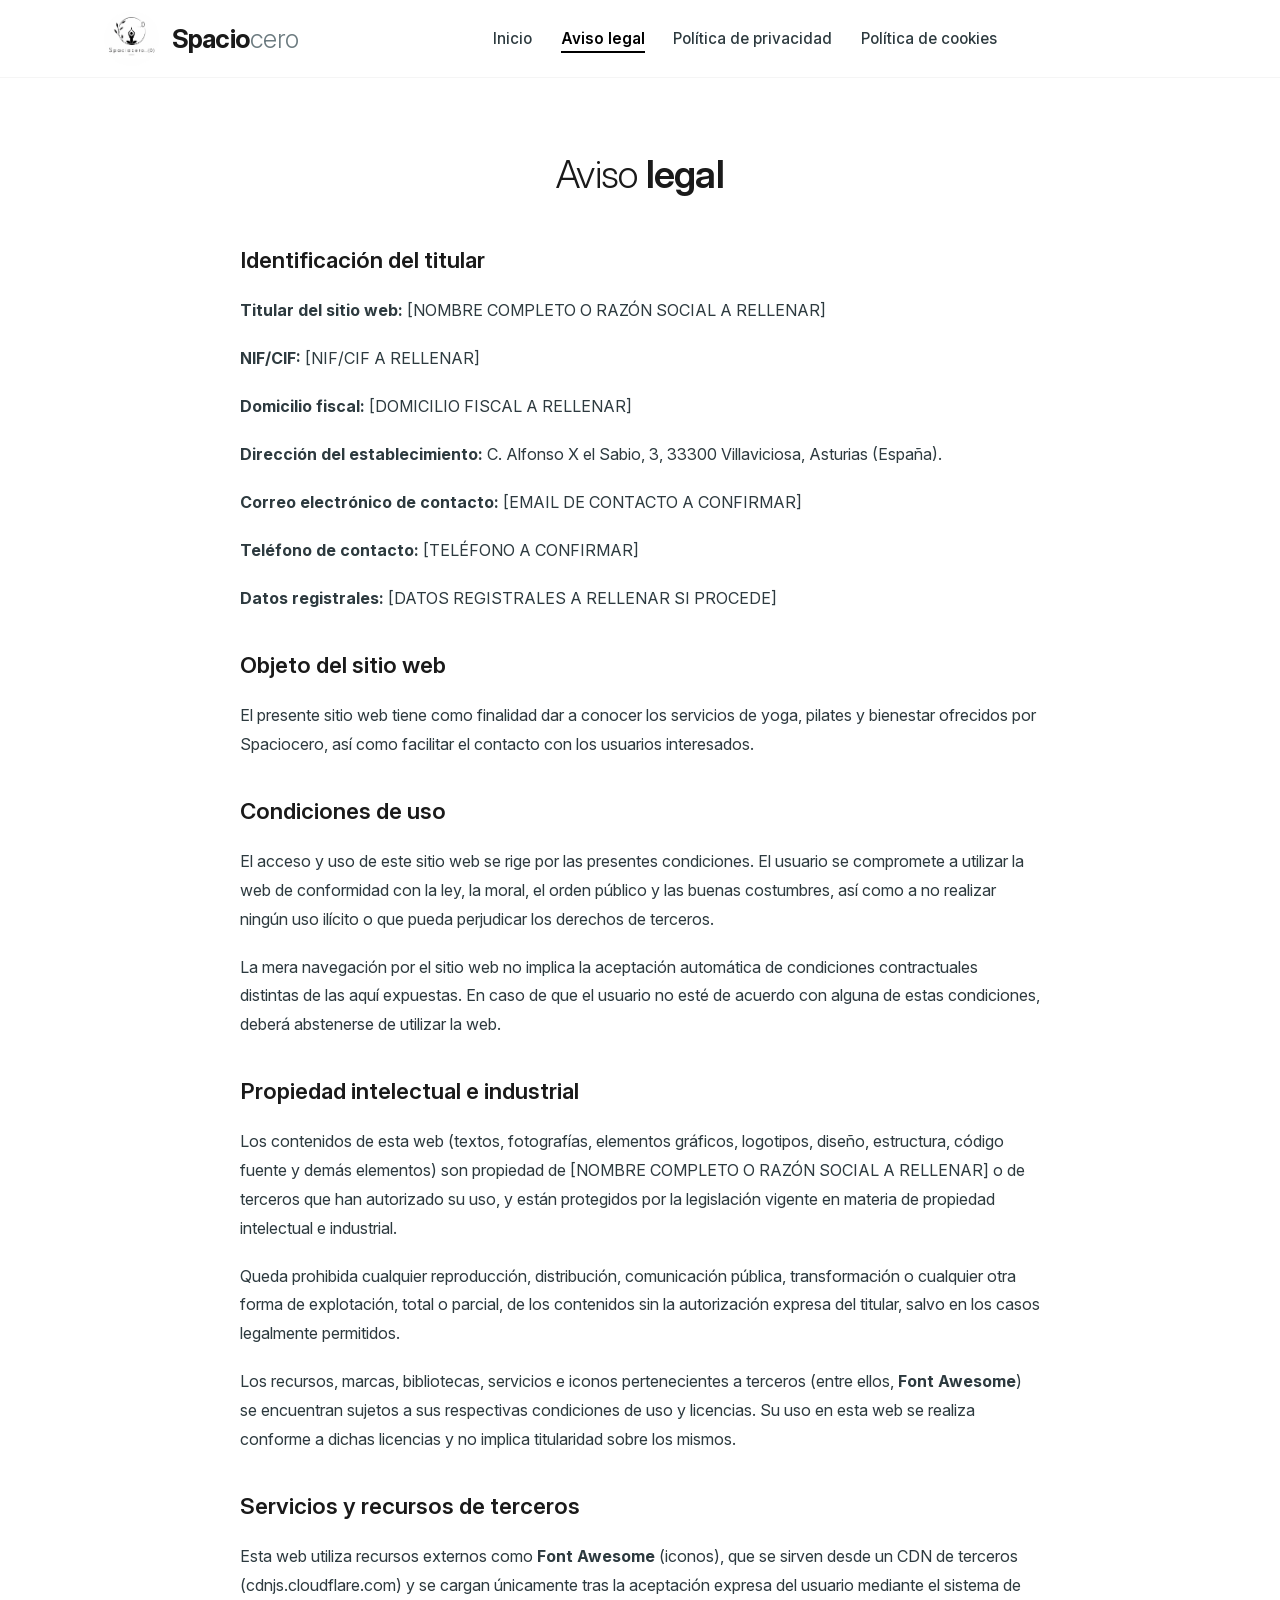
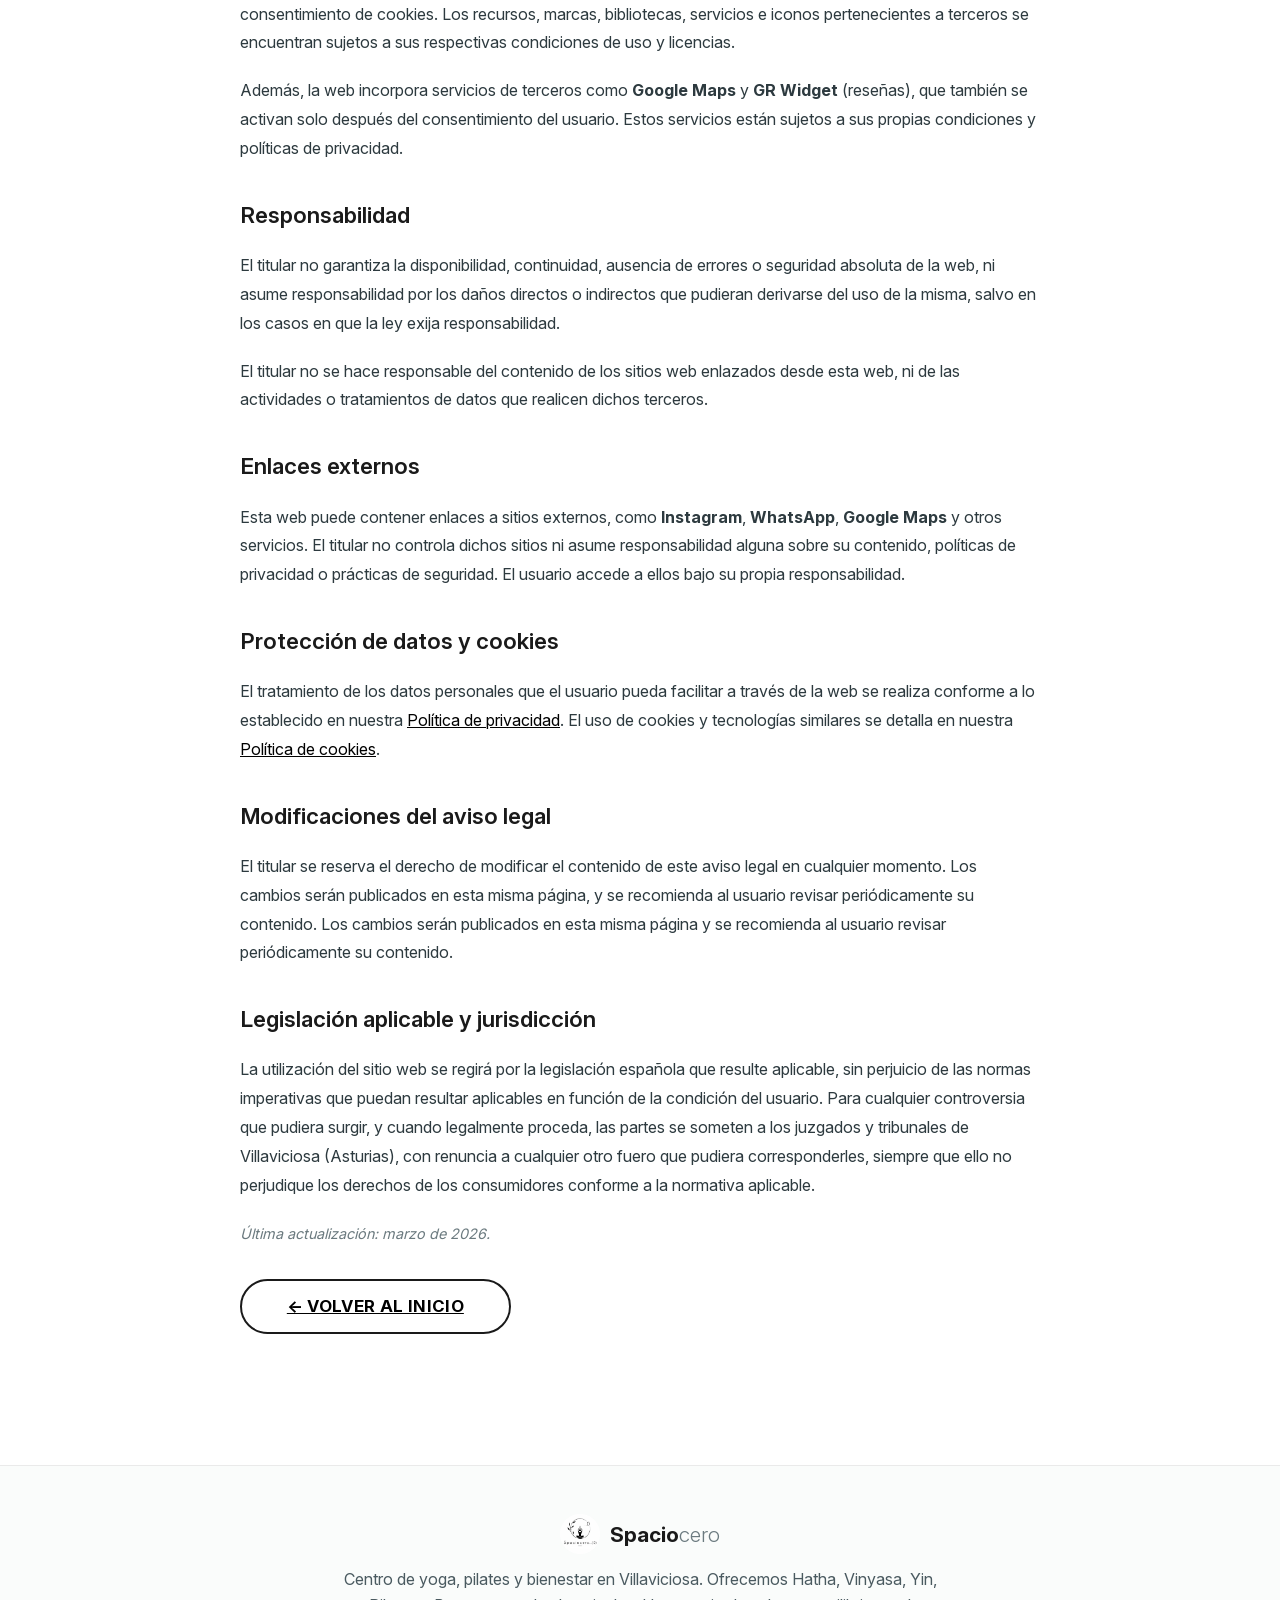
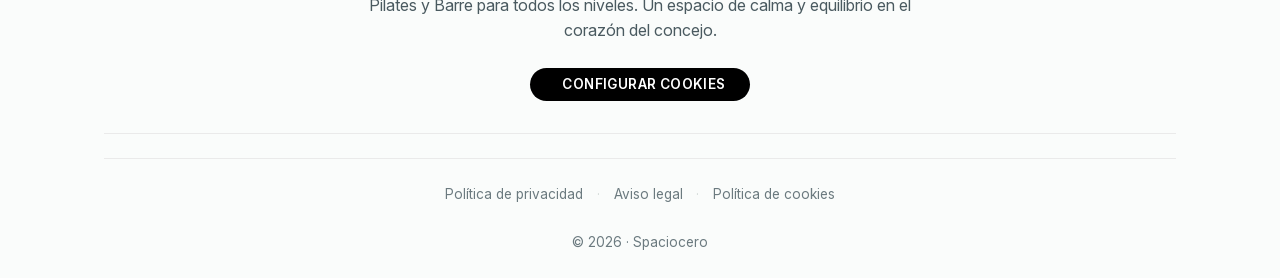
==== commit 63208695: "update SpacioCero...(0) Actualizar página para cambios hablados en reunión + poner igual el diseño d" ====
--- a/paginas-legales/aviso-legal.html
+++ b/paginas-legales/aviso-legal.html
@@ -12,6 +12,7 @@
 </head>
 <body>
 
+    <!-- CABECERA LEGAL -->
     <header class="header">
         <div class="container header-inner">
             <a href="../index.html" class="logo">
@@ -21,17 +22,22 @@
                 </picture>
                 <span class="logo-text">Spacio<span>cero</span></span>
             </a>
-            <button class="menu-toggle" id="menuToggle" aria-label="Abrir menú">
-                <span></span><span></span><span></span>
-            </button>
-            <nav class="nav" id="nav">
+
+            <!-- NAVEGACIÓN LEGAL: solo enlaces a las páginas legales y a inicio -->
+            <nav class="nav" id="nav" aria-label="Navegación legal">
                 <ul class="nav-links">
-                    <li><a href="../index.html#inicio">Inicio</a></li>
-                    <li><a href="../index.html#sobre">Sobre nosotros</a></li>
-                    <li><a href="../index.html#clases">Clases</a></li>
-                    <li><a href="../index.html#contacto">Contacto</a></li>
+                    <li><a href="../index.html">Inicio</a></li>
+                    <li><a href="./aviso-legal.html" class="activo">Aviso legal</a></li>
+                    <li><a href="./politica-privacidad.html">Política de privacidad</a></li>
+                    <li><a href="./politica-cookies.html">Política de cookies</a></li>
                 </ul>
             </nav>
+
+            <div class="header-right">
+                <button class="menu-toggle" id="menuToggle" aria-label="Abrir menú">
+                    <span></span><span></span><span></span>
+                </button>
+            </div>
         </div>
     </header>
 
@@ -90,10 +96,11 @@
         </section>
     </main>
 
+    <!-- ================= FOOTER (idéntico al de index) ================= -->
     <footer class="footer">
         <div class="container">
             <div class="footer-grid">
-                <div class="footer-col">
+                <div class="footer-col footer-col-center">
                     <a href="../index.html" class="logo-footer">
                         <picture>
                             <source srcset="../spaciocero_logo2_retocado-circle.webp" type="image/webp" />
@@ -101,30 +108,17 @@
                         </picture>
                         <span class="logo-footer-text">Spacio<span>cero</span></span>
                     </a>
-                    <p class="footer-desc">Centro de yoga y bienestar en Villaviciosa. Un espacio para encontrar tu equilibrio.</p>
-                </div>
-                <div class="footer-col">
-                    <h4>Información de contacto</h4>
-                    <ul>
-                        <li><i class="fas fa-phone"></i> <a href="tel:684680902">684 68 09 02</a></li>
-                        <li><i class="fas fa-envelope"></i> <a href="mailto:hola@spaciocero.es">hola@spaciocero.es</a></li>
-                        <li><i class="fas fa-map-pin"></i> C. Alfonso X el Sabio, 3</li>
-                    </ul>
-                </div>
-                <div class="footer-col">
-                    <h4>Nuestro horario</h4>
-                    <ul>
-                        <li>L-J: 8:00 – 14:00 · 17:00 – 21:00</li>
-                        <li>V-D: Cerrado</li>
-                    </ul>
-                </div>
-                <div class="footer-col">
-                    <h4>Síguenos</h4>
-                    <div class="footer-socials">
-                        <a href="https://www.instagram.com/spaciocero/" target="_blank" rel="noopener noreferrer" aria-label="Instagram"><i class="fab fa-instagram"></i></a>
-                    </div>
+                    <p class="footer-desc">
+                        Centro de yoga, pilates y bienestar en Villaviciosa. 
+                        Ofrecemos Hatha, Vinyasa, Yin, Pilates y Barre para todos los niveles. 
+                        Un espacio de calma y equilibrio en el corazón del concejo.
+                    </p>
+                    <button id="configurar-cookies" class="btn btn-outline btn-small" style="margin-top: 1rem;">
+                        <i class="fas fa-cookie-bite"></i> Configurar cookies
+                    </button>
                 </div>
             </div>
+
             <div class="footer-legal">
                 <a href="./politica-privacidad.html">Política de privacidad</a>
                 <span class="separator">·</span>
@@ -132,6 +126,7 @@
                 <span class="separator">·</span>
                 <a href="./politica-cookies.html">Política de cookies</a>
             </div>
+
             <div class="footer-bottom">
                 <p>&copy; 2026 · Spaciocero</p>
             </div>
--- a/paginas-legales/legal-styles.css
+++ b/paginas-legales/legal-styles.css
@@ -1,8 +1,8 @@
 /* ============================================
-   RESET Y BASE (idéntico al principal)
-   ============================================ */
-
-   /* === FUENTE AUTOALOJADA (Inter Variable) === */
+   RESET Y BASE
+   ============================================ */
+
+/* === FUENTE AUTOALOJADA (Inter Variable) === */
 @font-face {
     font-family: 'Inter';
     src: url('../fonts/InterVariable.woff2') format('woff2');
@@ -18,9 +18,11 @@
     padding: 0;
     box-sizing: border-box;
 }
+
 html {
     scroll-behavior: smooth;
 }
+
 body {
     font-family: 'Inter', system-ui, -apple-system, sans-serif;
     background-color: #ffffff;
@@ -28,14 +30,17 @@
     line-height: 1.7;
     -webkit-font-smoothing: antialiased;
 }
+
 a {
     text-decoration: none;
     color: inherit;
 }
+
 img {
     max-width: 100%;
     display: block;
 }
+
 ul {
     list-style: none;
 }
@@ -50,7 +55,7 @@
 }
 
 /* ============================================
-   CABECERA (idéntica)
+   CABECERA
    ============================================ */
 .header {
     position: sticky;
@@ -62,25 +67,34 @@
     padding: 0.7rem 0;
     transition: box-shadow 0.3s ease;
 }
+
 .header:hover {
     box-shadow: 0 2px 20px rgba(0,0,0,0.04);
 }
+
 .header-inner {
     display: flex;
     justify-content: space-between;
     align-items: center;
-}
+    flex-wrap: nowrap;
+}
+
 .logo {
     display: flex;
     align-items: center;
     gap: 0.8rem;
     text-decoration: none;
-}
+    flex-shrink: 0;
+}
+
 .logo-img {
     height: 55px;
     width: auto;
     display: block;
-}
+    object-fit: contain;
+    aspect-ratio: auto;
+}
+
 .logo-text {
     font-size: 1.6rem;
     font-weight: 700;
@@ -91,22 +105,54 @@
     font-weight: 300;
     color: #6b7a7f;
 }
+
+.nav {
+    display: flex;
+    align-items: center;
+    flex-shrink: 1;
+    overflow: visible;
+    margin-left: 2.5rem;
+}
+
 .nav-links {
     display: flex;
-    gap: 2.2rem;
+    gap: 1.8rem;
     font-weight: 500;
     font-size: 0.95rem;
-}
+    align-items: center;
+    flex-wrap: nowrap;
+    white-space: nowrap;
+}
+
 .nav-links a {
-    padding: 0.4rem 0;
+    padding: 0.2rem 0;
     border-bottom: 2px solid transparent;
     transition: border-color 0.25s ease, color 0.25s ease;
     color: #2d3a3f;
+    line-height: 1.4;
 }
 .nav-links a:hover {
     border-bottom-color: #000;
     color: #000;
 }
+/* Estilo para el enlace activo en páginas legales */
+.nav-links a.activo {
+    border-bottom-color: #000;
+    color: #000;
+    font-weight: 600;
+}
+
+/* ============================================
+   HEADER RIGHT (menú hamburguesa + botones redes)
+   ============================================ */
+.header-right {
+    display: flex;
+    align-items: center;
+    gap: 0.8rem;
+    flex-shrink: 0;
+    margin-left: 1.5rem;
+}
+
 .menu-toggle {
     display: none;
     flex-direction: column;
@@ -115,6 +161,7 @@
     border: none;
     cursor: pointer;
     padding: 0.25rem;
+    flex-shrink: 0;
 }
 .menu-toggle span {
     display: block;
@@ -124,234 +171,83 @@
     transition: 0.2s;
 }
 
-/* ============================================
-   BOTONES (solo los necesarios)
-   ============================================ */
-.btn {
-    display: inline-block;
-    padding: 0.9rem 2.8rem;
-    font-weight: 700;
-    font-size: 1.05rem;
-    border-radius: 60px;
-    transition: all 0.2s ease;
+.header-buttons {
+    display: flex;
+    align-items: center;
+    gap: 0.5rem;
+    flex-shrink: 0;
+}
+
+.floating-buttons {
+    display: flex;
+    align-items: center;
+    gap: 0.5rem;
+}
+
+.float-btn {
+    display: flex;
+    align-items: center;
+    justify-content: center;
+    width: 36px;
+    height: 36px;
+    border-radius: 50%;
+    color: #fff;
+    font-size: 18px;
+    box-shadow: 0 2px 8px rgba(0, 0, 0, 0.12);
+    transition: all 0.3s ease;
+    text-decoration: none;
     border: none;
     cursor: pointer;
-    text-align: center;
-    font-family: inherit;
-    line-height: 1.3;
-    letter-spacing: 0.02em;
-    text-transform: uppercase;
-}
-.btn-primary {
-    background: #000000;
-    color: #ffffff;
-    box-shadow: 0 6px 20px rgba(0, 0, 0, 0.15);
-}
-.btn-primary:hover {
-    background: #222222;
-    color: #ffffff;
-    transform: translateY(-2px);
-    box-shadow: 0 10px 28px rgba(0, 0, 0, 0.2);
-}
-.btn-outline {
-    background: transparent;
-    color: #1a1a1a;
-    border: 2px solid #1a1a1a;
-}
-.btn-outline:hover {
-    background: #1a1a1a;
-    color: #ffffff;
-    transform: translateY(-2px);
-}
-
-/* ============================================
-   SECCIONES
-   ============================================ */
-.section {
-    padding: 5rem 0;
-    border-bottom: 1px solid #f0f0f0;
-}
-.section:last-of-type {
-    border-bottom: none;
-}
-.section-title {
-    font-size: 2.4rem;
-    font-weight: 300;
-    letter-spacing: -0.02em;
-    text-align: center;
-    margin-bottom: 2rem;
-}
-.section-title strong {
-    font-weight: 600;
-}
-
-/* ============================================
-   PÁGINAS LEGALES
-   ============================================ */
-.legal-section {
-    padding: 4rem 0 6rem;
-}
-.legal-content {
-    max-width: 800px;
-    margin: 0 auto;
-    color: #2d3a3f;
-    line-height: 1.8;
-}
-.legal-content h2 {
-    font-size: 1.4rem;
-    font-weight: 600;
-    margin: 2rem 0 1rem;
-    color: #1a1a1a;
-}
-.legal-content p {
-    margin-bottom: 1.2rem;
-}
-.legal-content ul {
-    margin: 1rem 0 1.5rem 1.5rem;
-    list-style: disc;
-}
-.legal-content ul li {
-    margin-bottom: 0.5rem;
-}
-.legal-content a {
-    color: #000;
-    text-decoration: underline;
-}
-.legal-content a:hover {
-    color: #6b7a7f;
-}
-.legal-content em {
-    color: #6b7a7f;
-    font-size: 0.9rem;
-}
-
-/* ============================================
-   FOOTER (idéntico al principal)
-   ============================================ */
-.footer {
-    background: #fafcfb;
-    padding: 3rem 0 1.5rem;
-    border-top: 1px solid #eaeaea;
-    margin-top: 1rem;
-}
-.footer-grid {
-    display: grid;
-    grid-template-columns: 2fr 1fr 1fr 1fr;
-    gap: 2.5rem;
-    padding-bottom: 2rem;
-    border-bottom: 1px solid #eaeaea;
-}
-.logo-footer {
-    display: flex;
-    align-items: center;
-    gap: 0.6rem;
-    text-decoration: none;
-    margin-bottom: 0.8rem;
-}
-.logo-footer-img {
-    height: 40px;
-    width: auto;
-}
-.logo-footer-text {
-    font-size: 1.3rem;
-    font-weight: 700;
-    color: #1a1a1a;
-}
-.logo-footer-text span {
-    font-weight: 300;
-    color: #6b7a7f;
-}
-.footer-desc {
-    color: #4a5a60;
-    font-size: 0.95rem;
-    line-height: 1.6;
-    max-width: 280px;
-}
-.footer-col h4 {
-    font-size: 0.95rem;
-    font-weight: 600;
-    color: #1a1a1a;
-    margin-bottom: 0.8rem;
-}
-.footer-col ul {
-    display: flex;
-    flex-direction: column;
-    gap: 0.5rem;
-}
-.footer-col ul li {
-    font-size: 0.9rem;
-    color: #4a5a60;
-}
-.footer-col ul li i {
-    width: 1.2rem;
-    color: #6b7a7f;
-}
-.footer-col ul li a {
-    transition: color 0.2s;
-}
-.footer-col ul li a:hover {
-    color: #000;
-}
-.footer-socials {
-    display: flex;
-    gap: 1rem;
-}
-.footer-socials a {
-    display: inline-flex;
-    align-items: center;
-    justify-content: center;
-    width: 40px;
-    height: 40px;
-    border-radius: 50%;
-    background: #f0f2f1;
-    color: #1a1a1a;
-    transition: all 0.2s;
-    font-size: 1.1rem;
-}
-.footer-socials a:hover {
-    background: #1a1a1a;
-    color: #fff;
-    transform: translateY(-2px);
-}
-.footer-legal {
-    text-align: center;
-    padding-top: 1.5rem;
-    margin-top: 1.5rem;
-    border-top: 1px solid #eaeaea;
-    font-size: 0.85rem;
-    color: #6b7a7f;
-}
-.footer-legal a {
-    color: #6b7a7f;
-    text-decoration: none;
-    transition: color 0.2s;
-}
-.footer-legal a:hover {
-    color: #1a1a1a;
-    text-decoration: underline;
-}
-.footer-legal .separator {
-    margin: 0 0.6rem;
-    color: #d0d8d5;
-}
-.footer-bottom {
-    text-align: center;
-    padding-top: 1.5rem;
-    font-size: 0.85rem;
-    color: #6b7a7f;
-}
-.footer-bottom span {
-    font-weight: 500;
-    color: #1a1a1a;
-}
-
-/* ============================================
-   RESPONSIVE (básico)
+}
+
+.float-btn:hover {
+    transform: scale(1.1);
+    box-shadow: 0 4px 16px rgba(0, 0, 0, 0.2);
+}
+
+.whatsapp-btn {
+    background: #25D366;
+}
+.whatsapp-btn:hover {
+    background: #1da851;
+}
+
+.instagram-btn {
+    background: radial-gradient(circle at 30% 110%, #fdf497 0%, #fdf497 5%, #fd5949 45%, #d6249f 60%, #285AEB 90%);
+}
+.instagram-btn:hover {
+    opacity: 0.9;
+}
+
+/* ============================================
+   RESPONSIVE: MÓVIL
    ============================================ */
 @media (max-width: 768px) {
     .menu-toggle {
         display: flex;
     }
+
+    .header-right {
+        gap: 0.6rem;
+        margin-left: 0;
+    }
+
+    .header-buttons {
+        gap: 0.3rem;
+        order: 0;
+    }
+    .menu-toggle {
+        order: 1;
+    }
+    .floating-buttons {
+        gap: 0.5rem;
+    }
+    .float-btn {
+        width: 32px;
+        height: 32px;
+        font-size: 16px;
+    }
+
     .nav {
         display: none;
         position: absolute;
@@ -363,6 +259,7 @@
         border-bottom: 1px solid #eee;
         box-shadow: 0 12px 24px rgba(0,0,0,0.04);
         z-index: 200;
+        margin-left: 0;
     }
     .nav.open {
         display: block;
@@ -371,54 +268,1550 @@
         flex-direction: column;
         gap: 0.5rem;
         align-items: center;
-    }
+        font-size: 1rem;
+        flex-wrap: wrap;
+        white-space: normal;
+    }
+}
+
+/* ============================================
+   BOTONES (generales)
+   ============================================ */
+.btn {
+    display: inline-block;
+    padding: 0.9rem 2.8rem;
+    font-weight: 700;
+    font-size: 1.05rem;
+    border-radius: 60px;
+    transition: all 0.2s ease;
+    border: none;
+    cursor: pointer;
+    text-align: center;
+    font-family: inherit;
+    line-height: 1.3;
+    letter-spacing: 0.02em;
+    text-transform: uppercase;
+}
+
+.btn-primary {
+    background: #000000;
+    color: #ffffff;
+    box-shadow: 0 6px 20px rgba(0, 0, 0, 0.15);
+}
+
+.btn-primary:hover {
+    background: #222222;
+    color: #ffffff;
+    transform: translateY(-2px);
+    box-shadow: 0 10px 28px rgba(0, 0, 0, 0.2);
+}
+
+.btn-primary:active {
+    transform: translateY(0);
+    box-shadow: 0 4px 12px rgba(0, 0, 0, 0.1);
+}
+
+.btn-outline {
+    background: transparent;
+    color: #1a1a1a;
+    border: 2px solid #1a1a1a;
+}
+.btn-outline:hover {
+    background: #1a1a1a;
+    color: #ffffff;
+    transform: translateY(-2px);
+}
+
+.btn-small {
+    padding: 0.5rem 1.5rem;
+    font-size: 0.85rem;
+    background: #000;
+    color: #fff;
+    border-radius: 60px;
+    text-decoration: none;
+    display: inline-block;
+    transition: all 0.2s;
+    border: none;
+    cursor: pointer;
+    font-weight: 600;
+    text-transform: uppercase;
+    letter-spacing: 0.03em;
+}
+.btn-small:hover {
+    background: #222;
+    transform: translateY(-2px);
+    box-shadow: 0 6px 16px rgba(0,0,0,0.1);
+}
+
+/* ============================================
+   SECCIONES
+   ============================================ */
+.section {
+    padding: 5rem 0;
+    border-bottom: 1px solid #f0f0f0;
+}
+.section:last-of-type {
+    border-bottom: none;
+}
+
+.section-title {
+    font-size: 2.4rem;
+    font-weight: 300;
+    letter-spacing: -0.02em;
+    text-align: center;
+    margin-bottom: 1rem;
+}
+.section-title strong {
+    font-weight: 600;
+}
+
+.subtitulo {
+    text-align: center;
+    font-size: 1.15rem;
+    color: #4a5a60;
+    margin-bottom: 2.5rem;
+}
+
+/* ============================================
+   HERO (no se usa en legales, pero se mantiene por si acaso)
+   ============================================ */
+.hero {
+    padding: 4rem 0 5rem;
+    background: #f5f5f5;
+    position: relative;
+    overflow: hidden;
+}
+
+.hero::after {
+    display: none;
+}
+
+.hero-inner {
+    display: flex;
+    flex-direction: column;
+    align-items: center;
+    text-align: center;
+    gap: 2rem;
+    position: relative;
+    z-index: 1;
+}
+
+.hero-content h1 {
+    font-size: 3rem;
+    font-weight: 300;
+    letter-spacing: -0.03em;
+    line-height: 1.15;
+    margin-bottom: 0.5rem;
+}
+.hero-content h1 strong {
+    font-weight: 600;
+}
+
+.hero-eslogan {
+    font-size: 1.3rem;
+    font-weight: 300;
+    color: #4a5a60;
+    margin-bottom: 0.5rem;
+}
+
+.hero-descripcion {
+    font-size: 1.15rem;
+    color: #4a5a60;
+    max-width: 700px;
+    margin: 0 auto 2rem;
+    line-height: 1.8;
+}
+
+.hero-buttons {
+    display: flex;
+    flex-wrap: wrap;
+    gap: 0.8rem;
+    justify-content: center;
+}
+
+.hero-image {
+    display: none;
+}
+
+/* ============================================
+   SOBRE NOSOTROS (para legales no se usa, pero se mantiene)
+   ============================================ */
+.sobre-texto {
+    max-width: 800px;
+    margin: 0 auto 2.5rem;
+    font-size: 1.1rem;
+    color: #2d3a3f;
+    line-height: 1.9;
+}
+.sobre-texto p + p {
+    margin-top: 1.2rem;
+}
+
+.galeria-fotos {
+    max-width: 900px;
+    margin: 0 auto;
+}
+
+.galeria-grid {
+    display: grid;
+    grid-template-columns: repeat(4, 1fr);
+    gap: 1rem;
+}
+
+.galeria-item {
+    aspect-ratio: 1 / 1;
+    background: #f5f7f6;
+    border-radius: 16px;
+    display: flex;
+    align-items: center;
+    justify-content: center;
+    border: 2px dashed #d0d8d5;
+    transition: all 0.2s;
+    position: relative;
+    overflow: hidden;
+}
+.galeria-item.placeholder {
+    background: #f0f2f1;
+}
+.galeria-item .placeholder-content {
+    display: flex;
+    flex-direction: column;
+    align-items: center;
+    gap: 0.4rem;
+    color: #6b7a7f;
+    font-size: 0.85rem;
+}
+.galeria-item .placeholder-content i {
+    font-size: 2rem;
+    color: #a0b0b5;
+    flex-shrink: 0;
+}
+.galeria-item:hover {
+    border-color: #000;
+    background: #e8edeb;
+}
+
+.galeria-nota {
+    text-align: center;
+    margin-top: 1.5rem;
+    color: #6b7a7f;
+    font-size: 0.95rem;
+}
+.galeria-nota strong {
+    color: #1a1a1a;
+}
+
+/* ============================================
+   CLASES (no se usa en legales, pero se mantiene)
+   ============================================ */
+.clases-grid {
+    display: grid;
+    grid-template-columns: repeat(auto-fit, minmax(240px, 1fr));
+    gap: 2rem;
+    margin-top: 1.5rem;
+}
+
+.clase-card {
+    background: #ffffff;
+    padding: 2rem 1.5rem;
+    border-radius: 24px;
+    text-align: center;
+    border: 1px solid #f0f0f0;
+    transition: all 0.25s ease;
+    box-shadow: 0 4px 12px rgba(0, 0, 0, 0.02);
+    display: flex;
+    flex-direction: column;
+    align-items: center;
+}
+.clase-card:hover {
+    transform: translateY(-6px);
+    box-shadow: 0 20px 48px rgba(0, 0, 0, 0.06);
+    border-color: #e0e8e5;
+}
+
+.clase-icon {
+    font-size: 2.6rem;
+    margin-bottom: 0.8rem;
+    display: inline-flex;
+    align-items: center;
+    justify-content: center;
+    flex-shrink: 0;
+    width: 3.5rem;
+    height: 3.5rem;
+    line-height: 1;
+}
+
+.clase-card h3 {
+    font-size: 1.2rem;
+    font-weight: 600;
+    margin-bottom: 0.5rem;
+    color: #1a1a1a;
+}
+
+.clase-desc {
+    color: #4a5a60;
+    font-size: 0.95rem;
+    line-height: 1.6;
+    margin-bottom: 0.8rem;
+    flex: 1;
+}
+
+.clase-detalles {
+    width: 100%;
+    font-size: 0.85rem;
+    color: #2d3a3f;
+    margin-bottom: 0.8rem;
+    display: flex;
+    flex-direction: column;
+    gap: 0.2rem;
+    background: #f9fbfa;
+    padding: 0.6rem;
+    border-radius: 12px;
+}
+.clase-detalles span {
+    display: block;
+}
+.clase-detalles strong {
+    color: #1a1a1a;
+}
+
+.clase-meta {
+    display: flex;
+    flex-wrap: wrap;
+    justify-content: center;
+    gap: 0.4rem;
+    font-size: 0.85rem;
+    color: #6b7a7f;
+    margin-bottom: 0.8rem;
+    width: 100%;
+}
+.clase-meta span {
+    background: #f0f2f1;
+    padding: 0.2rem 0.8rem;
+    border-radius: 30px;
+    white-space: nowrap;
+}
+
+.clase-precio {
+    background: #e8f0ec !important;
+    color: #1a3a2f !important;
+    font-weight: 600;
+}
+
+.clase-acciones {
+    display: flex;
+    gap: 0.6rem;
+    flex-wrap: wrap;
+    justify-content: center;
+    width: 100%;
+    margin-top: 0.5rem;
+}
+.clase-acciones .btn {
+    flex: 0 1 auto;
+    min-width: 80px;
+    max-width: 100%;
+    white-space: nowrap;
+    padding: 0.5rem 1.2rem;
+    font-size: 0.8rem;
+}
+.btn-info {
+    background: transparent;
+    border: 1px solid #6b7a7f;
+    color: #6b7a7f;
+}
+.btn-info:hover {
+    background: #6b7a7f;
+    color: #fff;
+}
+
+/* ============================================
+   ¿QUÉ ACTIVIDAD ES PARA MÍ? (no se usa en legales)
+   ============================================ */
+.ideal-grid {
+    display: grid;
+    grid-template-columns: repeat(4, 1fr);
+    gap: 1.5rem;
+    margin-top: 1rem;
+}
+
+.ideal-item {
+    background: #fafcfb;
+    padding: 1.8rem 1.2rem;
+    border-radius: 20px;
+    text-align: center;
+    border: 1px solid #eaeaea;
+    transition: all 0.2s;
+}
+.ideal-item:hover {
+    transform: translateY(-4px);
+    box-shadow: 0 10px 30px rgba(0,0,0,0.04);
+}
+.ideal-item i {
+    font-size: 2.2rem;
+    color: #6b7a7f;
+    margin-bottom: 0.6rem;
+    display: inline-block;
+    flex-shrink: 0;
+}
+.ideal-item h3 {
+    font-size: 1.1rem;
+    font-weight: 600;
+    margin-bottom: 0.4rem;
+}
+.ideal-item p {
+    font-size: 0.95rem;
+    color: #2d3a3f;
+    font-weight: 500;
+}
+.ideal-item small {
+    display: block;
+    margin-top: 0.4rem;
+    color: #6b7a7f;
+    font-size: 0.85rem;
+}
+
+/* ============================================
+   EQUIPO (no se usa en legales)
+   ============================================ */
+.equipo-grid {
+    display: grid;
+    grid-template-columns: repeat(3, 1fr);
+    gap: 2rem;
+    max-width: 900px;
+    margin: 0 auto;
+}
+
+.equipo-card {
+    background: #ffffff;
+    border-radius: 24px;
+    padding: 2rem 1.5rem;
+    text-align: center;
+    border: 1px solid #f0f0f0;
+    transition: all 0.25s;
+}
+.equipo-card:hover {
+    transform: translateY(-4px);
+    box-shadow: 0 10px 30px rgba(0,0,0,0.04);
+}
+.equipo-card.placeholder {
+    background: #fafcfb;
+}
+.equipo-foto {
+    width: 120px;
+    height: 120px;
+    border-radius: 50%;
+    margin: 0 auto 1rem;
+    background: #f0f2f1;
+    display: flex;
+    align-items: center;
+    justify-content: center;
+    font-size: 4rem;
+    color: #b0bcc0;
+    flex-shrink: 0;
+    overflow: hidden;
+}
+.equipo-foto img {
+    width: 100%;
+    height: 100%;
+    object-fit: cover;
+}
+.equipo-foto i {
+    font-size: 4rem;
+    flex-shrink: 0;
+}
+.equipo-card h3 {
+    font-size: 1.2rem;
+    font-weight: 600;
+}
+.equipo-rol {
+    font-weight: 500;
+    color: #6b7a7f;
+    font-size: 0.9rem;
+    margin: 0.2rem 0 0.6rem;
+}
+.equipo-desc {
+    color: #4a5a60;
+    font-size: 0.9rem;
+    line-height: 1.5;
+}
+
+/* ============================================
+   HORARIOS (no se usa en legales)
+   ============================================ */
+.horario-wrapper {
+    overflow-x: auto;
+    margin-top: 1rem;
+}
+
+.horario-tabla {
+    width: 100%;
+    border-collapse: collapse;
+    font-size: 1rem;
+    min-width: 400px;
+    background: #ffffff;
+    border-radius: 20px;
+    overflow: hidden;
+    box-shadow: 0 4px 16px rgba(0, 0, 0, 0.02);
+}
+
+.horario-tabla th {
+    background: #f8faf9;
+    padding: 1rem 0.8rem;
+    font-weight: 600;
+    color: #1a1a1a;
+    border-bottom: 2px solid #eaeaea;
+    text-align: center;
+}
+.horario-tabla td {
+    padding: 0.9rem 0.5rem;
+    border-bottom: 1px solid #f0f0f0;
+    text-align: center;
+}
+.horario-tabla td:first-child {
+    font-weight: 500;
+}
+.horario-tabla .cerrado {
+    color: #a0aeb5;
+    font-weight: 400;
+}
+
+.horario-estado {
+    text-align: center;
+    margin-top: 1.2rem;
+    font-size: 1rem;
+    color: #4a5a60;
+    display: flex;
+    align-items: center;
+    justify-content: center;
+    gap: 0.6rem;
+    font-weight: 600;
+}
+
+.estado-indicador {
+    display: inline-block;
+    width: 14px;
+    height: 14px;
+    border-radius: 50%;
+    background: #22c55e;
+    flex-shrink: 0;
+}
+.estado-indicador.abierto {
+    background: #22c55e;
+    box-shadow: 0 0 12px rgba(34, 197, 94, 0.4);
+}
+.estado-indicador.cerrado {
+    background: #ef4444;
+    box-shadow: 0 0 12px rgba(239, 68, 68, 0.4);
+}
+
+.aviso-septiembre {
+    margin-top: 1.5rem;
+    padding: 1rem;
+    background: #f5f0eb;
+    border-radius: 12px;
+    text-align: center;
+    border-left: 4px solid #c0392b;
+}
+.aviso-septiembre p {
+    margin: 0;
+    font-weight: 600;
+    color: #c0392b;
+}
+
+/* ============================================
+   OPINIONES (no se usa en legales)
+   ============================================ */
+#opiniones .container {
+    display: flex !important;
+    flex-direction: column !important;
+    align-items: center !important;
+}
+
+.grwidget-embed {
+    width: 100% !important;
+    max-width: 800px !important;
+    margin: 0 auto !important;
+    display: block !important;
+    text-align: center !important;
+}
+
+.grwidget-embed * {
+    text-align: center !important;
+    margin-left: auto !important;
+    margin-right: auto !important;
+    float: none !important;
+    display: block !important;
+}
+
+.grwidget-embed .grw-rating,
+.grwidget-embed .grw-stars,
+.grwidget-embed .grw-review-text,
+.grwidget-embed .grw-review-author,
+.grwidget-embed .grw-review-date,
+.grwidget-embed .grw-review-content {
+    display: inline-block !important;
+    float: none !important;
+    text-align: center !important;
+}
+
+.opiniones-footer {
+    text-align: center !important;
+    width: 100% !important;
+    margin-top: 1.8rem !important;
+    color: #4a5a60 !important;
+    font-size: 1rem !important;
+}
+
+.opiniones-footer strong {
+    color: #1a1a1a !important;
+}
+.opiniones-footer .btn {
+    margin-top: 0.8rem;
+}
+
+/* ============================================
+   TU PRIMERA CLASE (no se usa en legales)
+   ============================================ */
+.primera-clase-content {
+    max-width: 700px;
+    margin: 0 auto;
+    background: #fafcfb;
+    padding: 2.5rem;
+    border-radius: 24px;
+    border: 1px solid #eaeaea;
+}
+.primera-clase-content p {
+    font-size: 1.05rem;
+    color: #2d3a3f;
+    margin-bottom: 1rem;
+}
+.primera-clase-content ol {
+    list-style: none;
+    counter-reset: step;
+    margin: 1.5rem 0;
+}
+.primera-clase-content ol li {
+    counter-increment: step;
+    padding: 0.6rem 0 0.6rem 2.5rem;
+    position: relative;
+    font-size: 1rem;
+    color: #2d3a3f;
+    border-bottom: 1px solid #f0f2f1;
+}
+.primera-clase-content ol li:last-child {
+    border-bottom: none;
+}
+.primera-clase-content ol li::before {
+    content: counter(step);
+    position: absolute;
+    left: 0;
+    top: 0.6rem;
+    width: 1.8rem;
+    height: 1.8rem;
+    background: #000;
+    color: #fff;
+    border-radius: 50%;
+    text-align: center;
+    line-height: 1.8rem;
+    font-weight: 600;
+    font-size: 0.85rem;
+    flex-shrink: 0;
+}
+.primera-clase-content .btn {
+    margin-top: 1rem;
+}
+
+/* ============================================
+   YOGA EN VILLAVICIOSA (no se usa en legales)
+   ============================================ */
+.yoga-local-content {
+    max-width: 800px;
+    margin: 0 auto;
+    font-size: 1.05rem;
+    color: #2d3a3f;
+    line-height: 1.9;
+}
+.yoga-local-content ul {
+    list-style: disc;
+    margin: 1rem 0 1.5rem 1.5rem;
+}
+.yoga-local-content ul li {
+    margin-bottom: 0.4rem;
+}
+.yoga-local-content .btn {
+    margin-top: 1rem;
+}
+
+/* ============================================
+   FAQ (no se usa en legales)
+   ============================================ */
+.faq-list {
+    max-width: 800px;
+    margin: 0 auto;
+    display: flex;
+    flex-direction: column;
+    gap: 0.8rem;
+}
+
+.faq-item {
+    background: #ffffff;
+    border: 1px solid #eaeaea;
+    border-radius: 16px;
+    overflow: hidden;
+    transition: border-color 0.2s;
+}
+.faq-item:hover {
+    border-color: #d0d8d5;
+}
+
+.faq-pregunta {
+    width: 100%;
+    display: flex;
+    justify-content: space-between;
+    align-items: center;
+    padding: 1.2rem 1.5rem;
+    background: none;
+    border: none;
+    cursor: pointer;
+    font-family: inherit;
+    font-size: 1rem;
+    font-weight: 500;
+    color: #1a1a1a;
+    text-align: left;
+    transition: background 0.2s;
+}
+.faq-pregunta:hover {
+    background: #fafcfb;
+}
+.faq-pregunta .faq-icon {
+    transition: transform 0.3s ease;
+    color: #6b7a7f;
+    font-size: 0.9rem;
+    flex-shrink: 0;
+}
+.faq-pregunta[aria-expanded="true"] .faq-icon {
+    transform: rotate(180deg);
+}
+
+.faq-respuesta {
+    max-height: 0;
+    overflow: hidden;
+    transition: max-height 0.4s ease, padding 0.3s ease;
+    padding: 0 1.5rem;
+}
+.faq-respuesta.open {
+    max-height: 500px;
+    padding: 0 1.5rem 1.2rem;
+}
+.faq-respuesta p {
+    color: #4a5a60;
+    line-height: 1.7;
+}
+.faq-respuesta strong {
+    color: #1a1a1a;
+}
+.faq-respuesta a {
+    color: #000;
+    text-decoration: underline;
+}
+
+/* ============================================
+   CONTACTO (no se usa en legales)
+   ============================================ */
+.contacto-grid {
+    display: grid;
+    grid-template-columns: 1fr 1fr;
+    gap: 3rem;
+    margin-top: 1.5rem;
+}
+
+.contacto-info p {
+    display: flex;
+    align-items: center;
+    gap: 0.8rem;
+    margin-bottom: 0.8rem;
+    font-size: 1.05rem;
+    color: #2d3a3f;
+}
+.contacto-info a {
+    color: inherit;
+    transition: color 0.2s;
+}
+.contacto-info a:hover {
+    color: #000;
+}
+
+.contacto-icon {
+    width: 1.4rem;
+    color: #6b7a7f;
+    font-size: 1rem;
+    flex-shrink: 0;
+    text-align: center;
+}
+
+.contacto-mapa {
+    border-radius: 20px;
+    overflow: hidden;
+    box-shadow: 0 4px 16px rgba(0, 0, 0, 0.04);
+}
+
+.mapa-acciones {
+    margin-top: 1.2rem;
+    display: flex;
+    align-items: center;
+    justify-content: center;
+    flex-wrap: wrap;
+    gap: 1rem;
+}
+
+.btn-como-llegar {
+    display: inline-flex;
+    align-items: center;
+    gap: 0.6rem;
+    padding: 0.6rem 1.6rem;
+    background: #1a1a1a;
+    color: #fff;
+    border-radius: 60px;
+    font-weight: 500;
+    font-size: 0.9rem;
+    transition: all 0.2s;
+    border: 1.5px solid #1a1a1a;
+}
+.btn-como-llegar:hover {
+    background: #000;
+    transform: translateY(-2px);
+    box-shadow: 0 8px 24px rgba(0,0,0,0.08);
+}
+.btn-como-llegar i {
+    font-size: 1rem;
+}
+
+.dropdown-compartir {
+    position: relative;
+    display: inline-block;
+}
+
+.btn-compartir {
+    display: inline-flex;
+    align-items: center;
+    gap: 0.6rem;
+    padding: 0.6rem 1.6rem;
+    background: #1a1a1a;
+    color: #fff;
+    border-radius: 60px;
+    font-weight: 500;
+    font-size: 0.9rem;
+    border: 1.5px solid #1a1a1a;
+    cursor: pointer;
+    font-family: inherit;
+    transition: all 0.2s;
+}
+.btn-compartir:hover {
+    background: #000;
+    transform: translateY(-2px);
+    box-shadow: 0 8px 24px rgba(0,0,0,0.08);
+}
+.btn-compartir i {
+    font-size: 1rem;
+}
+
+.dropdown-menu {
+    position: fixed !important;
+    top: 50% !important;
+    left: 50% !important;
+    transform: translate(-50%, -50%) !important;
+    min-width: 220px;
+    background: #ffffff;
+    border-radius: 20px;
+    box-shadow: 0 20px 60px rgba(0, 0, 0, 0.12);
+    border: 1px solid rgba(0, 0, 0, 0.04);
+    padding: 0.5rem 0;
+    z-index: 999999 !important;
+    display: none !important;
+    overflow: visible !important;
+}
+.dropdown-menu.open {
+    display: block !important;
+}
+
+.dropdown-item {
+    display: flex;
+    align-items: center;
+    gap: 0.8rem;
+    padding: 0.7rem 1.2rem;
+    color: #1a1a1a;
+    font-size: 0.9rem;
+    font-weight: 500;
+    border: none;
+    background: none;
+    width: 100%;
+    cursor: pointer;
+    text-align: left;
+    font-family: inherit;
+    transition: background 0.15s;
+}
+.dropdown-item:hover {
+    background: #f5f7f6;
+}
+.dropdown-item i {
+    width: 1.2rem;
+    text-align: center;
+    font-size: 1.1rem;
+    color: #6b7a7f;
+    flex-shrink: 0;
+}
+.dropdown-item[data-share="whatsapp"] i { color: #25D366; }
+.dropdown-item[data-share="twitter"] i { color: #000; }
+.dropdown-item[data-share="telegram"] i { color: #0088cc; }
+.dropdown-item[data-share="facebook"] i { color: #1877f2; }
+.dropdown-item[data-share="email"] i { color: #ea4335; }
+.dropdown-item[data-share="copiar"] i { color: #6b7a7f; }
+
+.copiar-mensaje {
+    display: block;
+    padding: 0.7rem 1.2rem;
+    font-size: 0.85rem;
+    color: #22c55e;
+    font-weight: 500;
+    text-align: center;
+    opacity: 0;
+    transition: opacity 0.3s;
+    background: #f9fbfa;
+    border-top: 1px solid #eaeaea;
+}
+.copiar-mensaje.visible {
+    opacity: 1;
+}
+
+/* ============================================
+   FOOTER (simplificado, centrado)
+   ============================================ */
+.footer {
+    background: #fafcfb;
+    padding: 3rem 0 1.5rem;
+    border-top: 1px solid #eaeaea;
+    margin-top: 1rem;
+}
+
+.footer-grid {
+    display: grid;
+    grid-template-columns: 1fr;
+    gap: 0;
+    padding-bottom: 2rem;
+    border-bottom: 1px solid #eaeaea;
+    justify-items: center;
+    text-align: center;
+}
+
+.footer-col-center {
+    max-width: 700px;
+    width: 100%;
+}
+
+.logo-footer {
+    display: inline-flex;
+    align-items: center;
+    gap: 0.6rem;
+    text-decoration: none;
+    margin-bottom: 0.8rem;
+    justify-content: center;
+}
+.logo-footer-img {
+    height: 40px;
+    width: auto;
+    object-fit: contain;
+}
+.logo-footer-text {
+    font-size: 1.3rem;
+    font-weight: 700;
+    color: #1a1a1a;
+}
+.logo-footer-text span {
+    font-weight: 300;
+    color: #6b7a7f;
+}
+
+.footer-desc {
+    color: #4a5a60;
+    font-size: 1rem;
+    line-height: 1.6;
+    max-width: 600px;
+    margin: 0 auto 0.5rem;
+}
+
+.footer-legal {
+    text-align: center;
+    padding-top: 1.5rem;
+    margin-top: 1.5rem;
+    border-top: 1px solid #eaeaea;
+    font-size: 0.85rem;
+    color: #6b7a7f;
+}
+.footer-legal a {
+    color: #6b7a7f;
+    text-decoration: none;
+    transition: color 0.2s;
+}
+.footer-legal a:hover {
+    color: #1a1a1a;
+    text-decoration: underline;
+}
+.footer-legal .separator {
+    margin: 0 0.6rem;
+    color: #d0d8d5;
+}
+
+.footer-bottom {
+    text-align: center;
+    padding-top: 1.5rem;
+    font-size: 0.85rem;
+    color: #6b7a7f;
+}
+.footer-bottom span {
+    font-weight: 500;
+    color: #1a1a1a;
+}
+
+/* ============================================
+   BOTÓN CONTACTO - RESERVA TU CLASE (no se usa en legales)
+   ============================================ */
+.contacto-info .btn-primary {
+    background: #000000 !important;
+    color: #ffffff !important;
+    font-size: 1.1rem !important;
+    padding: 1rem 2.8rem !important;
+    font-weight: 700 !important;
+    text-transform: uppercase;
+    letter-spacing: 0.04em;
+    border-radius: 60px;
+    box-shadow: 0 8px 24px rgba(0, 0, 0, 0.15);
+    transition: all 0.3s ease;
+    display: inline-block;
+    width: auto;
+    min-width: 220px;
+    text-align: center;
+    border: none;
+    cursor: pointer;
+}
+
+.contacto-info .btn-primary:hover {
+    background: #1a1a1a !important;
+    color: #ffffff !important;
+    transform: translateY(-3px) scale(1.02);
+    box-shadow: 0 12px 36px rgba(0, 0, 0, 0.25);
+}
+
+@media (max-width: 480px) {
+    .contacto-info .btn-primary {
+        font-size: 1rem !important;
+        padding: 0.9rem 1.8rem !important;
+        min-width: 100%;
+        width: 100%;
+        max-width: 300px;
+    }
+}
+
+/* ============================================
+   COOKIE BANNER
+   ============================================ */
+.cookie-banner {
+    position: fixed;
+    bottom: 0;
+    left: 0;
+    right: 0;
+    background: #1a1a1a;
+    color: #fff;
+    padding: 1rem 2rem;
+    display: flex;
+    justify-content: space-between;
+    align-items: center;
+    flex-wrap: wrap;
+    gap: 1rem;
+    z-index: 9999;
+    box-shadow: 0 -4px 12px rgba(0,0,0,0.1);
+}
+.cookie-banner p {
+    margin: 0;
+    font-size: 0.9rem;
+    flex: 1;
+}
+.cookie-banner a {
+    color: #a0d0c0;
+    text-decoration: underline;
+}
+.cookie-buttons {
+    display: flex;
+    gap: 0.8rem;
+    flex-wrap: wrap;
+}
+.cookie-banner .btn-outline {
+    background: transparent;
+    color: #fff;
+    border: 1.5px solid #fff;
+}
+.cookie-banner .btn-outline:hover {
+    background: #fff;
+    color: #1a1a1a;
+}
+@media (max-width: 600px) {
+    .cookie-banner {
+        flex-direction: column;
+        text-align: center;
+        padding: 1rem;
+    }
+    .cookie-buttons {
+        justify-content: center;
+    }
+}
+
+/* ============================================
+   PÁGINAS LEGALES (placeholder)
+   ============================================ */
+.legal-section {
+    padding: 4rem 0 6rem;
+}
+.legal-content {
+    max-width: 800px;
+    margin: 0 auto;
+    color: #2d3a3f;
+    line-height: 1.8;
+}
+.legal-content h2 {
+    font-size: 1.4rem;
+    font-weight: 600;
+    margin: 2rem 0 1rem;
+    color: #1a1a1a;
+}
+.legal-content p {
+    margin-bottom: 1.2rem;
+}
+.legal-content ul {
+    margin: 1rem 0 1.5rem 1.5rem;
+    list-style: disc;
+}
+.legal-content ul li {
+    margin-bottom: 0.5rem;
+}
+.legal-content a {
+    color: #000;
+    text-decoration: underline;
+}
+.legal-content a:hover {
+    color: #6b7a7f;
+}
+.legal-content em {
+    color: #6b7a7f;
+    font-size: 0.9rem;
+}
+
+/* ============================================
+   ANIMACIONES FADE-IN
+   ============================================ */
+.fade-in {
+    opacity: 0;
+    transform: translateY(30px);
+    transition: opacity 0.8s ease, transform 0.8s ease;
+}
+.fade-in.visible {
+    opacity: 1;
+    transform: translateY(0);
+}
+
+/* ============================================
+   MODAL "MÁS INFO"
+   ============================================ */
+.modal-overlay {
+    position: fixed;
+    top: 0;
+    left: 0;
+    width: 100%;
+    height: 100%;
+    background: rgba(0, 0, 0, 0.4);
+    backdrop-filter: blur(4px);
+    display: flex;
+    align-items: center;
+    justify-content: center;
+    z-index: 10000;
+    padding: 1.5rem;
+    animation: modalFadeIn 0.3s ease;
+}
+
+@keyframes modalFadeIn {
+    from { opacity: 0; transform: scale(0.95); }
+    to   { opacity: 1; transform: scale(1); }
+}
+
+.modal-container {
+    background: #ffffff;
+    max-width: 480px;
+    width: 100%;
+    border-radius: 28px;
+    padding: 2.5rem 2rem 2rem;
+    box-shadow: 0 30px 60px rgba(0, 0, 0, 0.2);
+    position: relative;
+    text-align: center;
+}
+
+.modal-close {
+    position: absolute;
+    top: 0.8rem;
+    right: 1.2rem;
+    background: none;
+    border: none;
+    font-size: 2rem;
+    line-height: 1;
+    cursor: pointer;
+    color: #6b7a7f;
+    transition: color 0.2s;
+    padding: 0.2rem 0.5rem;
+}
+.modal-close:hover {
+    color: #1a1a1a;
+}
+
+.modal-content h3 {
+    font-size: 1.8rem;
+    font-weight: 600;
+    margin-bottom: 0.5rem;
+    color: #1a1a1a;
+}
+
+.modal-content p {
+    font-size: 1.05rem;
+    color: #4a5a60;
+    line-height: 1.6;
+    margin: 1rem 0 1.8rem;
+}
+
+.modal-btn {
+    width: 100%;
+    justify-content: center;
+    text-decoration: none !important;
+}
+
+@media (max-width: 480px) {
+    .modal-container {
+        padding: 2rem 1.2rem 1.5rem;
+        border-radius: 20px;
+    }
+    .modal-content h3 {
+        font-size: 1.4rem;
+    }
+    .modal-content p {
+        font-size: 0.95rem;
+    }
+}
+
+/* ============================================
+   BLOQUEADORES DE TERCEROS - REFORZADO
+   ============================================ */
+.third-party-placeholder {
+    background: #f8faf9;
+    border: 2px dashed #d0d8d5;
+    border-radius: 20px;
+    padding: 2.5rem 1.5rem;
+    text-align: center;
+    margin: 1.5rem 0;
+    min-height: 150px;
+    display: flex;
+    flex-direction: column;
+    align-items: center;
+    justify-content: center;
+    transition: all 0.3s ease;
+}
+
+.third-party-placeholder .placeholder-text {
+    color: #6b7a7f;
+    font-size: 1rem;
+    margin-bottom: 1rem;
+}
+
+.third-party-placeholder .btn {
+    margin-top: 0.5rem;
+}
+
+#google-map-container iframe {
+    width: 100%;
+    height: 220px;
+    border: 0;
+    border-radius: 20px;
+}
+
+/* === FORZAR CENTRADO DE GRWidget - MUY AGRESIVO === */
+#gr-widget-container {
+    width: 100% !important;
+    max-width: 800px !important;
+    margin: 0 auto !important;
+    display: flex !important;
+    flex-direction: column !important;
+    align-items: center !important;
+    justify-content: center !important;
+    text-align: center !important;
+}
+
+#gr-widget-container .grwidget-embed {
+    width: 100% !important;
+    max-width: 800px !important;
+    margin: 0 auto !important;
+    display: flex !important;
+    flex-direction: column !important;
+    align-items: center !important;
+    justify-content: center !important;
+    text-align: center !important;
+}
+
+#gr-widget-container *,
+#gr-widget-container .grwidget-embed * {
+    margin-left: auto !important;
+    margin-right: auto !important;
+    text-align: center !important;
+    display: block !important;
+    float: none !important;
+    clear: both !important;
+}
+
+/* Clases específicas de GRWidget */
+#gr-widget-container .grw-rating,
+#gr-widget-container .grw-stars,
+#gr-widget-container .grw-review-text,
+#gr-widget-container .grw-review-author,
+#gr-widget-container .grw-review-date,
+#gr-widget-container .grw-review-content,
+#gr-widget-container .grw-review-item,
+#gr-widget-container .grw-widget,
+#gr-widget-container .grw-row,
+#gr-widget-container .grw-col {
+    display: flex !important;
+    flex-direction: column !important;
+    align-items: center !important;
+    justify-content: center !important;
+    text-align: center !important;
+    margin-left: auto !important;
+    margin-right: auto !important;
+    float: none !important;
+    width: 100% !important;
+    max-width: 100% !important;
+}
+
+#gr-widget-container ul,
+#gr-widget-container li {
+    list-style: none !important;
+    padding: 0 !important;
+    margin: 0 auto !important;
+    text-align: center !important;
+    display: flex !important;
+    flex-direction: column !important;
+    align-items: center !important;
+}
+
+/* ============================================
+   BOTÓN CONFIGURAR COOKIES
+   ============================================ */
+#configurar-cookies {
+    display: inline-flex;
+    align-items: center;
+    gap: 0.5rem;
+}
+
+/* ============================================
+   ELIMINAR CUADRADO GRIS DE GRWIDGET Y MAPA
+   ============================================ */
+#google-map-container.third-party-placeholder,
+#gr-widget-container.third-party-placeholder {
+    background: transparent !important;
+    border: none !important;
+    padding: 0 !important;
+    margin: 0 auto !important;
+    min-height: auto !important;
+}
+
+/* ============================================
+   RESPONSIVE PARA BLOQUEADORES
+   ============================================ */
+@media (max-width: 768px) {
+    .third-party-placeholder {
+        padding: 1.5rem 1rem;
+        min-height: 120px;
+    }
+    .third-party-placeholder .placeholder-text {
+        font-size: 0.9rem;
+    }
+
+    #gr-widget-container {
+        max-width: 100% !important;
+        padding: 0 0.5rem !important;
+    }
+    #gr-widget-container .grwidget-embed {
+        max-width: 100% !important;
+    }
+}
+
+/* ============================================
+   RESPONSIVE (resto)
+   ============================================ */
+@media (max-width: 1024px) {
+    .hero-inner {
+        grid-template-columns: 1fr;
+        text-align: center;
+    }
+    .hero-descripcion {
+        margin-left: auto;
+        margin-right: auto;
+    }
+    .hero-buttons {
+        justify-content: center;
+    }
+    .hero-illustration {
+        height: 200px;
+    }
+    .ideal-grid {
+        grid-template-columns: repeat(2, 1fr);
+    }
+    .equipo-grid {
+        grid-template-columns: repeat(2, 1fr);
+    }
+    .nav {
+        margin-left: 1.2rem;
+    }
+    .nav-links {
+        gap: 1.4rem;
+        font-size: 0.85rem;
+    }
+}
+
+@media (max-width: 768px) {
+    .hero h1 {
+        font-size: 2.4rem;
+    }
+
+    .contacto-grid {
+        grid-template-columns: 1fr;
+        gap: 2rem;
+    }
+
     .footer-grid {
+        grid-template-columns: 1fr;
+        gap: 1.5rem;
+    }
+    .footer-col-center {
+        max-width: 100%;
+    }
+    .footer-desc {
+        font-size: 0.95rem;
+    }
+
+    .horario-tabla {
+        font-size: 0.9rem;
+        min-width: 100%;
+    }
+    .horario-tabla th,
+    .horario-tabla td {
+        padding: 0.6rem 0.3rem;
+    }
+
+    .dropdown-menu {
+        min-width: 280px !important;
+        max-width: 90vw !important;
+    }
+
+    .clases-grid {
+        grid-template-columns: repeat(2, 1fr);
+        gap: 1.5rem;
+    }
+    .ideal-grid {
         grid-template-columns: 1fr 1fr;
-        gap: 2rem;
-    }
-    .footer-col:first-child {
-        grid-column: span 2;
-    }
-    .footer-col ul li {
-        font-size: 0.9rem;
-    }
-}
+    }
+    .equipo-grid {
+        grid-template-columns: 1fr 1fr;
+    }
+    .galeria-grid {
+        grid-template-columns: repeat(2, 1fr);
+    }
+    .primera-clase-content {
+        padding: 1.5rem;
+    }
+}
+
 @media (max-width: 480px) {
+    .hero h1 {
+        font-size: 1.9rem;
+    }
+
+    .section-title {
+        font-size: 1.8rem;
+    }
+    .clases-grid {
+        grid-template-columns: 1fr;
+        gap: 1.2rem;
+    }
+    .hero-buttons {
+        flex-direction: column;
+        align-items: center;
+    }
+    .btn {
+        width: 100%;
+        max-width: 300px;
+        font-size: 1rem;
+        padding: 0.9rem 1.8rem;
+    }
     .logo-img {
         height: 40px;
     }
     .logo-text {
         font-size: 1.2rem;
     }
-    .footer-grid {
+
+    .footer-desc {
+        font-size: 0.9rem;
+    }
+
+    .mapa-acciones {
+        flex-direction: column;
+        align-items: stretch;
+    }
+    .btn-como-llegar,
+    .btn-compartir {
+        justify-content: center;
+        width: 100%;
+    }
+
+    .dropdown-item {
+        font-size: 0.85rem;
+        padding: 0.65rem 1rem;
+    }
+
+    .clase-meta {
+        font-size: 0.75rem;
+        gap: 0.3rem;
+    }
+    .clase-meta span {
+        padding: 0.15rem 0.6rem;
+    }
+    .btn-small {
+        font-size: 0.75rem;
+        padding: 0.4rem 1.2rem;
+    }
+
+    .ideal-grid {
         grid-template-columns: 1fr;
-        gap: 1.8rem;
-    }
-    .footer-col:first-child {
-        grid-column: span 1;
-    }
-    .footer-col ul li {
-        display: flex;
-        align-items: center;
-        gap: 0.8rem;
+    }
+    .equipo-grid {
+        grid-template-columns: 1fr;
+    }
+    .galeria-grid {
+        grid-template-columns: 1fr 1fr;
+    }
+    .primera-clase-content {
+        padding: 1rem;
+    }
+    .primera-clase-content ol li {
+        padding-left: 2rem;
         font-size: 0.95rem;
-        word-break: break-word;
-    }
-    .footer-col ul li i {
-        flex-shrink: 0;
-        width: 1.2rem;
-        text-align: center;
-    }
-    .footer-desc {
-        max-width: 100%;
-    }
-    .footer-legal {
-        font-size: 0.8rem;
-    }
-    .footer-legal .separator {
-        margin: 0 0.4rem;
-    }
-    .section-title {
-        font-size: 1.8rem;
+    }
+    .primera-clase-content ol li::before {
+        width: 1.5rem;
+        height: 1.5rem;
+        line-height: 1.5rem;
+        font-size: 0.75rem;
     }
 }
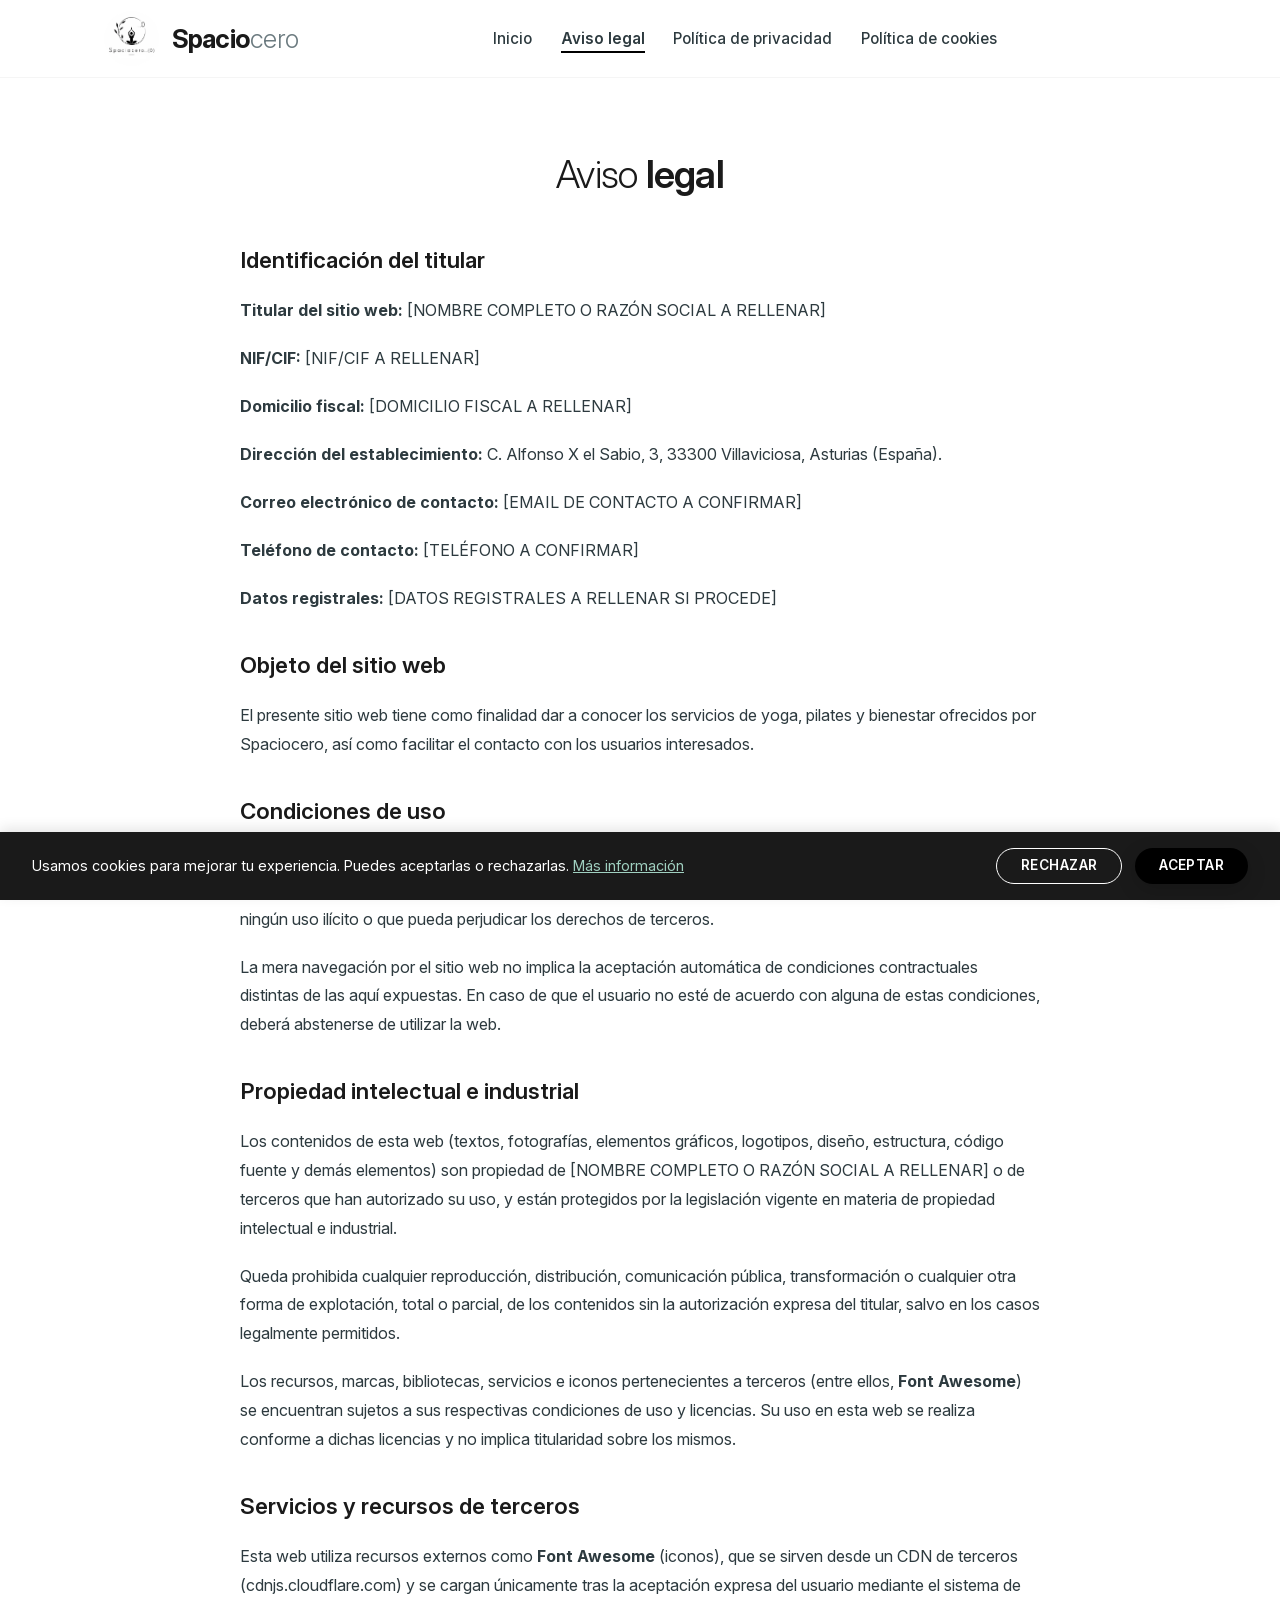
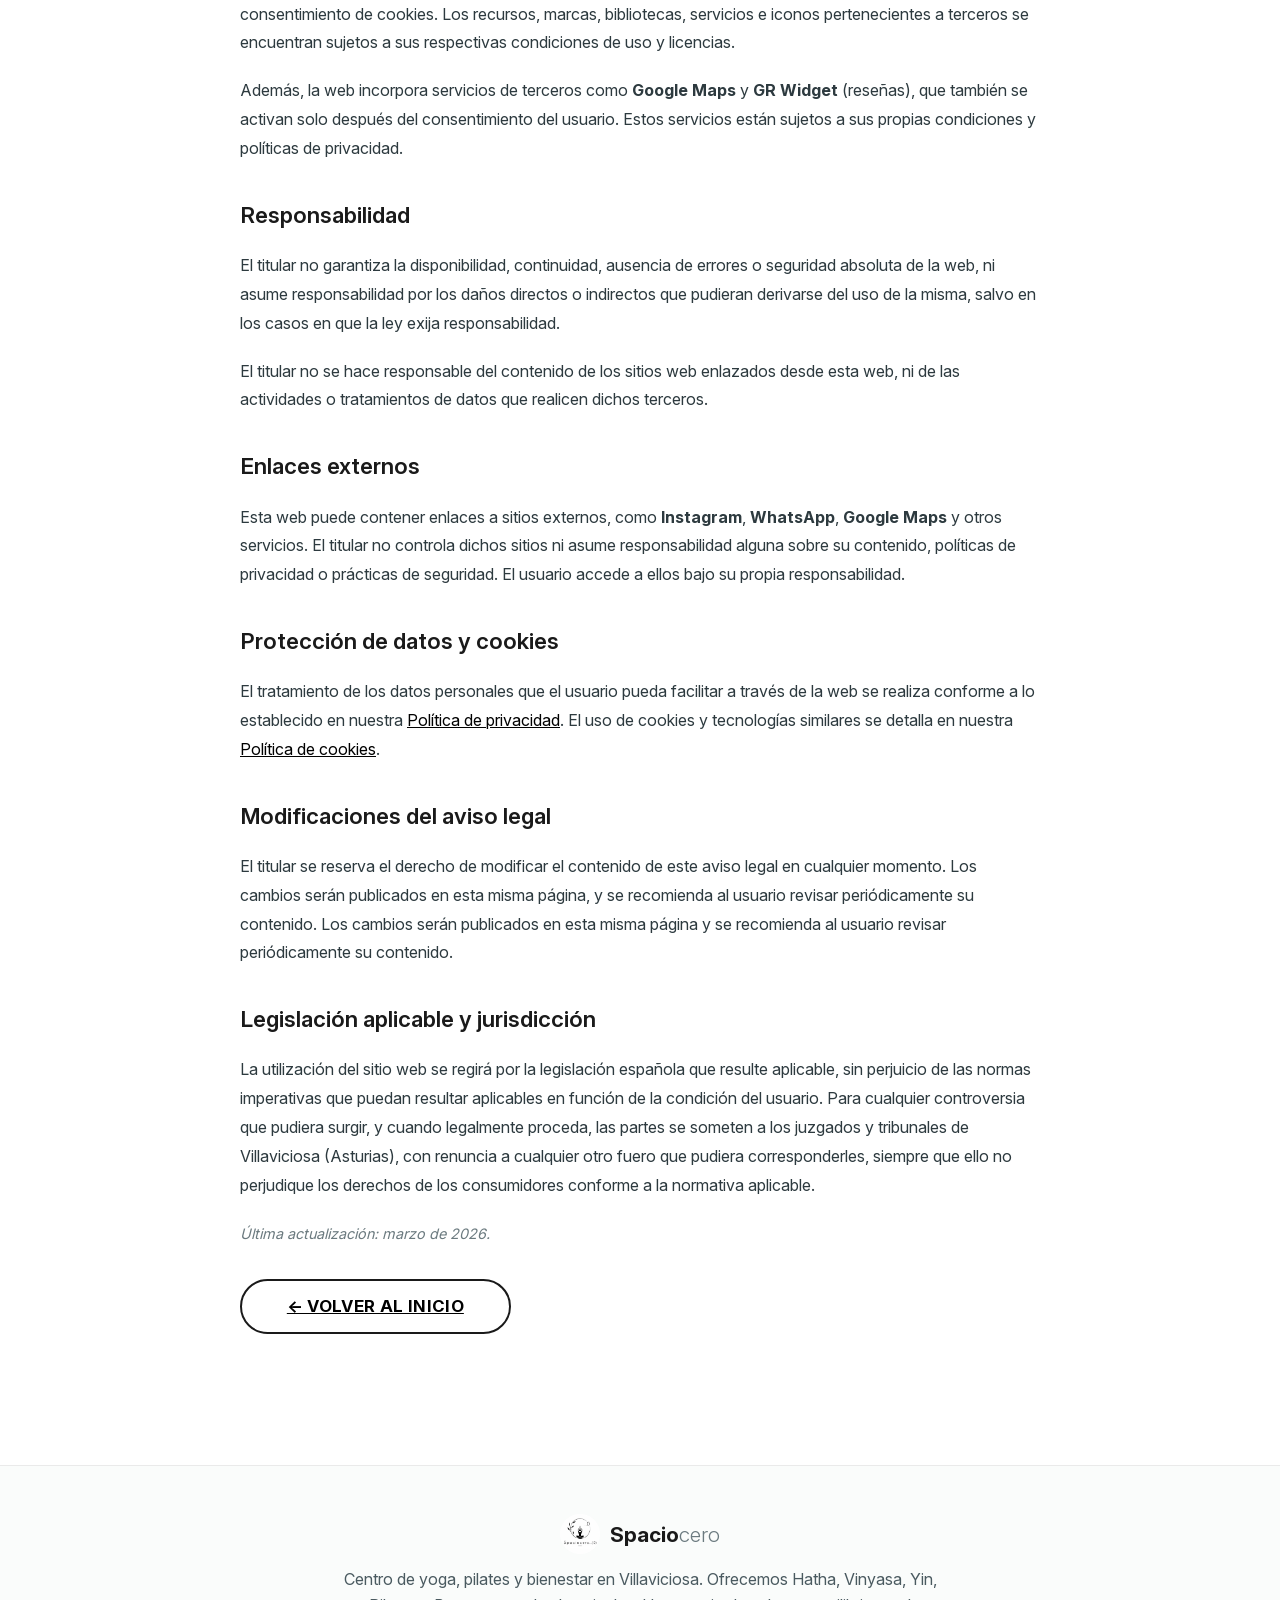
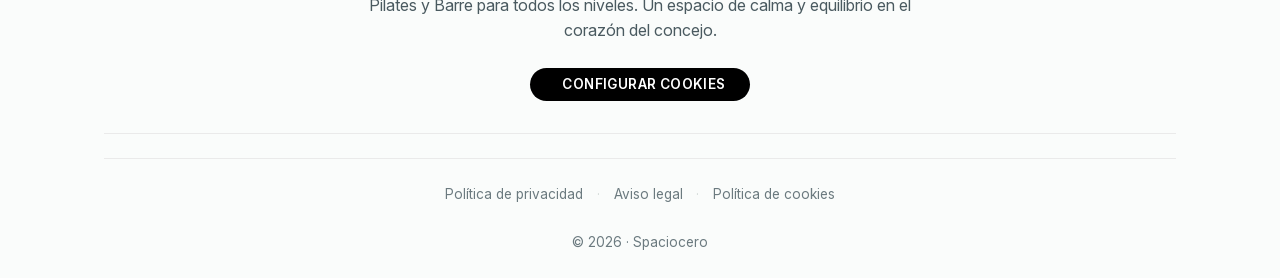
==== commit 20591e4c: "update Spaciocero...(0) Cambios en varias secciones comentadas ayer, mejoras implementadas en genera" ====
--- a/paginas-legales/aviso-legal.html
+++ b/paginas-legales/aviso-legal.html
@@ -23,7 +23,6 @@
                 <span class="logo-text">Spacio<span>cero</span></span>
             </a>
 
-            <!-- NAVEGACIÓN LEGAL: solo enlaces a las páginas legales y a inicio -->
             <nav class="nav" id="nav" aria-label="Navegación legal">
                 <ul class="nav-links">
                     <li><a href="../index.html">Inicio</a></li>
@@ -46,8 +45,7 @@
             <div class="container">
                 <h1 class="section-title">Aviso <strong>legal</strong></h1>
                 <div class="legal-content">
-
-                    <!-- IDENTIFICACIÓN -->
+                    <!-- ... todo el contenido igual que antes ... -->
                     <h2>Identificación del titular</h2>
                     <p><strong>Titular del sitio web:</strong> [NOMBRE COMPLETO O RAZÓN SOCIAL A RELLENAR]</p>
                     <p><strong>NIF/CIF:</strong> [NIF/CIF A RELLENAR]</p>
@@ -96,7 +94,7 @@
         </section>
     </main>
 
-    <!-- ================= FOOTER (idéntico al de index) ================= -->
+    <!-- ================= FOOTER ================= -->
     <footer class="footer">
         <div class="container">
             <div class="footer-grid">
@@ -133,6 +131,17 @@
         </div>
     </footer>
 
+    <!-- ================= BANNER DE COOKIES ================= -->
+    <div id="cookieBanner" class="cookie-banner" style="display: none;">
+        <p>Usamos cookies para mejorar tu experiencia. Puedes aceptarlas o rechazarlas.
+            <a href="./politica-cookies.html" target="_blank" rel="noopener noreferrer">Más información</a>
+        </p>
+        <div class="cookie-buttons">
+            <button id="rejectCookies" class="btn btn-outline btn-small">Rechazar</button>
+            <button id="acceptCookies" class="btn btn-primary btn-small">Aceptar</button>
+        </div>
+    </div>
+
     <script src="./legal-script.js"></script>
 </body>
 </html>
--- a/paginas-legales/legal-styles.css
+++ b/paginas-legales/legal-styles.css
@@ -1,8 +1,10 @@
 /* ============================================
-   RESET Y BASE
-   ============================================ */
-
-/* === FUENTE AUTOALOJADA (Inter Variable) === */
+   RESET Y BASE (igual que antes)
+   ============================================ */
+
+   /* ============================================
+   FUENTE AUTOALOJADA (Inter Variable)
+   ============================================ */
 @font-face {
     font-family: 'Inter';
     src: url('../fonts/InterVariable.woff2') format('woff2');
@@ -35,12 +37,10 @@
     text-decoration: none;
     color: inherit;
 }
-
 img {
     max-width: 100%;
     display: block;
 }
-
 ul {
     list-style: none;
 }
@@ -55,7 +55,7 @@
 }
 
 /* ============================================
-   CABECERA
+   CABECERA (igual que antes)
    ============================================ */
 .header {
     position: sticky;
@@ -65,20 +65,13 @@
     backdrop-filter: blur(16px);
     border-bottom: 1px solid rgba(0, 0, 0, 0.04);
     padding: 0.7rem 0;
-    transition: box-shadow 0.3s ease;
-}
-
-.header:hover {
-    box-shadow: 0 2px 20px rgba(0,0,0,0.04);
-}
-
+}
 .header-inner {
     display: flex;
     justify-content: space-between;
     align-items: center;
     flex-wrap: nowrap;
 }
-
 .logo {
     display: flex;
     align-items: center;
@@ -86,15 +79,12 @@
     text-decoration: none;
     flex-shrink: 0;
 }
-
 .logo-img {
     height: 55px;
     width: auto;
     display: block;
     object-fit: contain;
-    aspect-ratio: auto;
-}
-
+}
 .logo-text {
     font-size: 1.6rem;
     font-weight: 700;
@@ -105,7 +95,6 @@
     font-weight: 300;
     color: #6b7a7f;
 }
-
 .nav {
     display: flex;
     align-items: center;
@@ -113,7 +102,6 @@
     overflow: visible;
     margin-left: 2.5rem;
 }
-
 .nav-links {
     display: flex;
     gap: 1.8rem;
@@ -123,7 +111,6 @@
     flex-wrap: nowrap;
     white-space: nowrap;
 }
-
 .nav-links a {
     padding: 0.2rem 0;
     border-bottom: 2px solid transparent;
@@ -135,16 +122,11 @@
     border-bottom-color: #000;
     color: #000;
 }
-/* Estilo para el enlace activo en páginas legales */
 .nav-links a.activo {
     border-bottom-color: #000;
-    color: #000;
     font-weight: 600;
 }
 
-/* ============================================
-   HEADER RIGHT (menú hamburguesa + botones redes)
-   ============================================ */
 .header-right {
     display: flex;
     align-items: center;
@@ -152,7 +134,6 @@
     flex-shrink: 0;
     margin-left: 1.5rem;
 }
-
 .menu-toggle {
     display: none;
     flex-direction: column;
@@ -171,83 +152,17 @@
     transition: 0.2s;
 }
 
-.header-buttons {
-    display: flex;
-    align-items: center;
-    gap: 0.5rem;
-    flex-shrink: 0;
-}
-
-.floating-buttons {
-    display: flex;
-    align-items: center;
-    gap: 0.5rem;
-}
-
-.float-btn {
-    display: flex;
-    align-items: center;
-    justify-content: center;
-    width: 36px;
-    height: 36px;
-    border-radius: 50%;
-    color: #fff;
-    font-size: 18px;
-    box-shadow: 0 2px 8px rgba(0, 0, 0, 0.12);
-    transition: all 0.3s ease;
-    text-decoration: none;
-    border: none;
-    cursor: pointer;
-}
-
-.float-btn:hover {
-    transform: scale(1.1);
-    box-shadow: 0 4px 16px rgba(0, 0, 0, 0.2);
-}
-
-.whatsapp-btn {
-    background: #25D366;
-}
-.whatsapp-btn:hover {
-    background: #1da851;
-}
-
-.instagram-btn {
-    background: radial-gradient(circle at 30% 110%, #fdf497 0%, #fdf497 5%, #fd5949 45%, #d6249f 60%, #285AEB 90%);
-}
-.instagram-btn:hover {
-    opacity: 0.9;
-}
-
-/* ============================================
-   RESPONSIVE: MÓVIL
+/* ============================================
+   RESPONSIVE MÓVIL (igual)
    ============================================ */
 @media (max-width: 768px) {
     .menu-toggle {
         display: flex;
     }
-
     .header-right {
         gap: 0.6rem;
         margin-left: 0;
     }
-
-    .header-buttons {
-        gap: 0.3rem;
-        order: 0;
-    }
-    .menu-toggle {
-        order: 1;
-    }
-    .floating-buttons {
-        gap: 0.5rem;
-    }
-    .float-btn {
-        width: 32px;
-        height: 32px;
-        font-size: 16px;
-    }
-
     .nav {
         display: none;
         position: absolute;
@@ -275,7 +190,7 @@
 }
 
 /* ============================================
-   BOTONES (generales)
+   BOTONES (genéricos)
    ============================================ */
 .btn {
     display: inline-block;
@@ -292,25 +207,17 @@
     letter-spacing: 0.02em;
     text-transform: uppercase;
 }
-
 .btn-primary {
     background: #000000;
     color: #ffffff;
     box-shadow: 0 6px 20px rgba(0, 0, 0, 0.15);
 }
-
 .btn-primary:hover {
     background: #222222;
     color: #ffffff;
     transform: translateY(-2px);
     box-shadow: 0 10px 28px rgba(0, 0, 0, 0.2);
 }
-
-.btn-primary:active {
-    transform: translateY(0);
-    box-shadow: 0 4px 12px rgba(0, 0, 0, 0.1);
-}
-
 .btn-outline {
     background: transparent;
     color: #1a1a1a;
@@ -321,7 +228,6 @@
     color: #ffffff;
     transform: translateY(-2px);
 }
-
 .btn-small {
     padding: 0.5rem 1.5rem;
     font-size: 0.85rem;
@@ -344,7 +250,7 @@
 }
 
 /* ============================================
-   SECCIONES
+   PÁGINAS LEGALES
    ============================================ */
 .section {
     padding: 5rem 0;
@@ -353,7 +259,6 @@
 .section:last-of-type {
     border-bottom: none;
 }
-
 .section-title {
     font-size: 2.4rem;
     font-weight: 300;
@@ -364,827 +269,45 @@
 .section-title strong {
     font-weight: 600;
 }
-
-.subtitulo {
-    text-align: center;
-    font-size: 1.15rem;
-    color: #4a5a60;
-    margin-bottom: 2.5rem;
-}
-
-/* ============================================
-   HERO (no se usa en legales, pero se mantiene por si acaso)
-   ============================================ */
-.hero {
-    padding: 4rem 0 5rem;
-    background: #f5f5f5;
-    position: relative;
-    overflow: hidden;
-}
-
-.hero::after {
-    display: none;
-}
-
-.hero-inner {
-    display: flex;
-    flex-direction: column;
-    align-items: center;
-    text-align: center;
-    gap: 2rem;
-    position: relative;
-    z-index: 1;
-}
-
-.hero-content h1 {
-    font-size: 3rem;
-    font-weight: 300;
-    letter-spacing: -0.03em;
-    line-height: 1.15;
-    margin-bottom: 0.5rem;
-}
-.hero-content h1 strong {
-    font-weight: 600;
-}
-
-.hero-eslogan {
-    font-size: 1.3rem;
-    font-weight: 300;
-    color: #4a5a60;
-    margin-bottom: 0.5rem;
-}
-
-.hero-descripcion {
-    font-size: 1.15rem;
-    color: #4a5a60;
-    max-width: 700px;
-    margin: 0 auto 2rem;
-    line-height: 1.8;
-}
-
-.hero-buttons {
-    display: flex;
-    flex-wrap: wrap;
-    gap: 0.8rem;
-    justify-content: center;
-}
-
-.hero-image {
-    display: none;
-}
-
-/* ============================================
-   SOBRE NOSOTROS (para legales no se usa, pero se mantiene)
-   ============================================ */
-.sobre-texto {
-    max-width: 800px;
-    margin: 0 auto 2.5rem;
-    font-size: 1.1rem;
-    color: #2d3a3f;
-    line-height: 1.9;
-}
-.sobre-texto p + p {
-    margin-top: 1.2rem;
-}
-
-.galeria-fotos {
-    max-width: 900px;
-    margin: 0 auto;
-}
-
-.galeria-grid {
-    display: grid;
-    grid-template-columns: repeat(4, 1fr);
-    gap: 1rem;
-}
-
-.galeria-item {
-    aspect-ratio: 1 / 1;
-    background: #f5f7f6;
-    border-radius: 16px;
-    display: flex;
-    align-items: center;
-    justify-content: center;
-    border: 2px dashed #d0d8d5;
-    transition: all 0.2s;
-    position: relative;
-    overflow: hidden;
-}
-.galeria-item.placeholder {
-    background: #f0f2f1;
-}
-.galeria-item .placeholder-content {
-    display: flex;
-    flex-direction: column;
-    align-items: center;
-    gap: 0.4rem;
-    color: #6b7a7f;
-    font-size: 0.85rem;
-}
-.galeria-item .placeholder-content i {
-    font-size: 2rem;
-    color: #a0b0b5;
-    flex-shrink: 0;
-}
-.galeria-item:hover {
-    border-color: #000;
-    background: #e8edeb;
-}
-
-.galeria-nota {
-    text-align: center;
-    margin-top: 1.5rem;
-    color: #6b7a7f;
-    font-size: 0.95rem;
-}
-.galeria-nota strong {
-    color: #1a1a1a;
-}
-
-/* ============================================
-   CLASES (no se usa en legales, pero se mantiene)
-   ============================================ */
-.clases-grid {
-    display: grid;
-    grid-template-columns: repeat(auto-fit, minmax(240px, 1fr));
-    gap: 2rem;
-    margin-top: 1.5rem;
-}
-
-.clase-card {
-    background: #ffffff;
-    padding: 2rem 1.5rem;
-    border-radius: 24px;
-    text-align: center;
-    border: 1px solid #f0f0f0;
-    transition: all 0.25s ease;
-    box-shadow: 0 4px 12px rgba(0, 0, 0, 0.02);
-    display: flex;
-    flex-direction: column;
-    align-items: center;
-}
-.clase-card:hover {
-    transform: translateY(-6px);
-    box-shadow: 0 20px 48px rgba(0, 0, 0, 0.06);
-    border-color: #e0e8e5;
-}
-
-.clase-icon {
-    font-size: 2.6rem;
-    margin-bottom: 0.8rem;
-    display: inline-flex;
-    align-items: center;
-    justify-content: center;
-    flex-shrink: 0;
-    width: 3.5rem;
-    height: 3.5rem;
-    line-height: 1;
-}
-
-.clase-card h3 {
-    font-size: 1.2rem;
-    font-weight: 600;
-    margin-bottom: 0.5rem;
-    color: #1a1a1a;
-}
-
-.clase-desc {
-    color: #4a5a60;
-    font-size: 0.95rem;
-    line-height: 1.6;
-    margin-bottom: 0.8rem;
-    flex: 1;
-}
-
-.clase-detalles {
-    width: 100%;
-    font-size: 0.85rem;
-    color: #2d3a3f;
-    margin-bottom: 0.8rem;
-    display: flex;
-    flex-direction: column;
-    gap: 0.2rem;
-    background: #f9fbfa;
-    padding: 0.6rem;
-    border-radius: 12px;
-}
-.clase-detalles span {
-    display: block;
-}
-.clase-detalles strong {
-    color: #1a1a1a;
-}
-
-.clase-meta {
-    display: flex;
-    flex-wrap: wrap;
-    justify-content: center;
-    gap: 0.4rem;
-    font-size: 0.85rem;
-    color: #6b7a7f;
-    margin-bottom: 0.8rem;
-    width: 100%;
-}
-.clase-meta span {
-    background: #f0f2f1;
-    padding: 0.2rem 0.8rem;
-    border-radius: 30px;
-    white-space: nowrap;
-}
-
-.clase-precio {
-    background: #e8f0ec !important;
-    color: #1a3a2f !important;
-    font-weight: 600;
-}
-
-.clase-acciones {
-    display: flex;
-    gap: 0.6rem;
-    flex-wrap: wrap;
-    justify-content: center;
-    width: 100%;
-    margin-top: 0.5rem;
-}
-.clase-acciones .btn {
-    flex: 0 1 auto;
-    min-width: 80px;
-    max-width: 100%;
-    white-space: nowrap;
-    padding: 0.5rem 1.2rem;
-    font-size: 0.8rem;
-}
-.btn-info {
-    background: transparent;
-    border: 1px solid #6b7a7f;
-    color: #6b7a7f;
-}
-.btn-info:hover {
-    background: #6b7a7f;
-    color: #fff;
-}
-
-/* ============================================
-   ¿QUÉ ACTIVIDAD ES PARA MÍ? (no se usa en legales)
-   ============================================ */
-.ideal-grid {
-    display: grid;
-    grid-template-columns: repeat(4, 1fr);
-    gap: 1.5rem;
-    margin-top: 1rem;
-}
-
-.ideal-item {
-    background: #fafcfb;
-    padding: 1.8rem 1.2rem;
-    border-radius: 20px;
-    text-align: center;
-    border: 1px solid #eaeaea;
-    transition: all 0.2s;
-}
-.ideal-item:hover {
-    transform: translateY(-4px);
-    box-shadow: 0 10px 30px rgba(0,0,0,0.04);
-}
-.ideal-item i {
-    font-size: 2.2rem;
-    color: #6b7a7f;
-    margin-bottom: 0.6rem;
-    display: inline-block;
-    flex-shrink: 0;
-}
-.ideal-item h3 {
-    font-size: 1.1rem;
-    font-weight: 600;
-    margin-bottom: 0.4rem;
-}
-.ideal-item p {
-    font-size: 0.95rem;
-    color: #2d3a3f;
-    font-weight: 500;
-}
-.ideal-item small {
-    display: block;
-    margin-top: 0.4rem;
-    color: #6b7a7f;
-    font-size: 0.85rem;
-}
-
-/* ============================================
-   EQUIPO (no se usa en legales)
-   ============================================ */
-.equipo-grid {
-    display: grid;
-    grid-template-columns: repeat(3, 1fr);
-    gap: 2rem;
-    max-width: 900px;
-    margin: 0 auto;
-}
-
-.equipo-card {
-    background: #ffffff;
-    border-radius: 24px;
-    padding: 2rem 1.5rem;
-    text-align: center;
-    border: 1px solid #f0f0f0;
-    transition: all 0.25s;
-}
-.equipo-card:hover {
-    transform: translateY(-4px);
-    box-shadow: 0 10px 30px rgba(0,0,0,0.04);
-}
-.equipo-card.placeholder {
-    background: #fafcfb;
-}
-.equipo-foto {
-    width: 120px;
-    height: 120px;
-    border-radius: 50%;
-    margin: 0 auto 1rem;
-    background: #f0f2f1;
-    display: flex;
-    align-items: center;
-    justify-content: center;
-    font-size: 4rem;
-    color: #b0bcc0;
-    flex-shrink: 0;
-    overflow: hidden;
-}
-.equipo-foto img {
-    width: 100%;
-    height: 100%;
-    object-fit: cover;
-}
-.equipo-foto i {
-    font-size: 4rem;
-    flex-shrink: 0;
-}
-.equipo-card h3 {
-    font-size: 1.2rem;
-    font-weight: 600;
-}
-.equipo-rol {
-    font-weight: 500;
-    color: #6b7a7f;
-    font-size: 0.9rem;
-    margin: 0.2rem 0 0.6rem;
-}
-.equipo-desc {
-    color: #4a5a60;
-    font-size: 0.9rem;
-    line-height: 1.5;
-}
-
-/* ============================================
-   HORARIOS (no se usa en legales)
-   ============================================ */
-.horario-wrapper {
-    overflow-x: auto;
-    margin-top: 1rem;
-}
-
-.horario-tabla {
-    width: 100%;
-    border-collapse: collapse;
-    font-size: 1rem;
-    min-width: 400px;
-    background: #ffffff;
-    border-radius: 20px;
-    overflow: hidden;
-    box-shadow: 0 4px 16px rgba(0, 0, 0, 0.02);
-}
-
-.horario-tabla th {
-    background: #f8faf9;
-    padding: 1rem 0.8rem;
-    font-weight: 600;
-    color: #1a1a1a;
-    border-bottom: 2px solid #eaeaea;
-    text-align: center;
-}
-.horario-tabla td {
-    padding: 0.9rem 0.5rem;
-    border-bottom: 1px solid #f0f0f0;
-    text-align: center;
-}
-.horario-tabla td:first-child {
-    font-weight: 500;
-}
-.horario-tabla .cerrado {
-    color: #a0aeb5;
-    font-weight: 400;
-}
-
-.horario-estado {
-    text-align: center;
-    margin-top: 1.2rem;
-    font-size: 1rem;
-    color: #4a5a60;
-    display: flex;
-    align-items: center;
-    justify-content: center;
-    gap: 0.6rem;
-    font-weight: 600;
-}
-
-.estado-indicador {
-    display: inline-block;
-    width: 14px;
-    height: 14px;
-    border-radius: 50%;
-    background: #22c55e;
-    flex-shrink: 0;
-}
-.estado-indicador.abierto {
-    background: #22c55e;
-    box-shadow: 0 0 12px rgba(34, 197, 94, 0.4);
-}
-.estado-indicador.cerrado {
-    background: #ef4444;
-    box-shadow: 0 0 12px rgba(239, 68, 68, 0.4);
-}
-
-.aviso-septiembre {
-    margin-top: 1.5rem;
-    padding: 1rem;
-    background: #f5f0eb;
-    border-radius: 12px;
-    text-align: center;
-    border-left: 4px solid #c0392b;
-}
-.aviso-septiembre p {
-    margin: 0;
-    font-weight: 600;
-    color: #c0392b;
-}
-
-/* ============================================
-   OPINIONES (no se usa en legales)
-   ============================================ */
-#opiniones .container {
-    display: flex !important;
-    flex-direction: column !important;
-    align-items: center !important;
-}
-
-.grwidget-embed {
-    width: 100% !important;
-    max-width: 800px !important;
-    margin: 0 auto !important;
-    display: block !important;
-    text-align: center !important;
-}
-
-.grwidget-embed * {
-    text-align: center !important;
-    margin-left: auto !important;
-    margin-right: auto !important;
-    float: none !important;
-    display: block !important;
-}
-
-.grwidget-embed .grw-rating,
-.grwidget-embed .grw-stars,
-.grwidget-embed .grw-review-text,
-.grwidget-embed .grw-review-author,
-.grwidget-embed .grw-review-date,
-.grwidget-embed .grw-review-content {
-    display: inline-block !important;
-    float: none !important;
-    text-align: center !important;
-}
-
-.opiniones-footer {
-    text-align: center !important;
-    width: 100% !important;
-    margin-top: 1.8rem !important;
-    color: #4a5a60 !important;
-    font-size: 1rem !important;
-}
-
-.opiniones-footer strong {
-    color: #1a1a1a !important;
-}
-.opiniones-footer .btn {
-    margin-top: 0.8rem;
-}
-
-/* ============================================
-   TU PRIMERA CLASE (no se usa en legales)
-   ============================================ */
-.primera-clase-content {
-    max-width: 700px;
-    margin: 0 auto;
-    background: #fafcfb;
-    padding: 2.5rem;
-    border-radius: 24px;
-    border: 1px solid #eaeaea;
-}
-.primera-clase-content p {
-    font-size: 1.05rem;
-    color: #2d3a3f;
-    margin-bottom: 1rem;
-}
-.primera-clase-content ol {
-    list-style: none;
-    counter-reset: step;
-    margin: 1.5rem 0;
-}
-.primera-clase-content ol li {
-    counter-increment: step;
-    padding: 0.6rem 0 0.6rem 2.5rem;
-    position: relative;
-    font-size: 1rem;
-    color: #2d3a3f;
-    border-bottom: 1px solid #f0f2f1;
-}
-.primera-clase-content ol li:last-child {
-    border-bottom: none;
-}
-.primera-clase-content ol li::before {
-    content: counter(step);
-    position: absolute;
-    left: 0;
-    top: 0.6rem;
-    width: 1.8rem;
-    height: 1.8rem;
-    background: #000;
-    color: #fff;
-    border-radius: 50%;
-    text-align: center;
-    line-height: 1.8rem;
-    font-weight: 600;
-    font-size: 0.85rem;
-    flex-shrink: 0;
-}
-.primera-clase-content .btn {
-    margin-top: 1rem;
-}
-
-/* ============================================
-   YOGA EN VILLAVICIOSA (no se usa en legales)
-   ============================================ */
-.yoga-local-content {
+.legal-section {
+    padding: 4rem 0 6rem;
+}
+.legal-content {
     max-width: 800px;
     margin: 0 auto;
-    font-size: 1.05rem;
     color: #2d3a3f;
-    line-height: 1.9;
-}
-.yoga-local-content ul {
+    line-height: 1.8;
+}
+.legal-content h2 {
+    font-size: 1.4rem;
+    font-weight: 600;
+    margin: 2rem 0 1rem;
+    color: #1a1a1a;
+}
+.legal-content p {
+    margin-bottom: 1.2rem;
+}
+.legal-content ul {
+    margin: 1rem 0 1.5rem 1.5rem;
     list-style: disc;
-    margin: 1rem 0 1.5rem 1.5rem;
-}
-.yoga-local-content ul li {
-    margin-bottom: 0.4rem;
-}
-.yoga-local-content .btn {
-    margin-top: 1rem;
-}
-
-/* ============================================
-   FAQ (no se usa en legales)
-   ============================================ */
-.faq-list {
-    max-width: 800px;
-    margin: 0 auto;
-    display: flex;
-    flex-direction: column;
-    gap: 0.8rem;
-}
-
-.faq-item {
-    background: #ffffff;
-    border: 1px solid #eaeaea;
-    border-radius: 16px;
-    overflow: hidden;
-    transition: border-color 0.2s;
-}
-.faq-item:hover {
-    border-color: #d0d8d5;
-}
-
-.faq-pregunta {
-    width: 100%;
-    display: flex;
-    justify-content: space-between;
-    align-items: center;
-    padding: 1.2rem 1.5rem;
-    background: none;
-    border: none;
-    cursor: pointer;
-    font-family: inherit;
-    font-size: 1rem;
-    font-weight: 500;
-    color: #1a1a1a;
-    text-align: left;
-    transition: background 0.2s;
-}
-.faq-pregunta:hover {
-    background: #fafcfb;
-}
-.faq-pregunta .faq-icon {
-    transition: transform 0.3s ease;
-    color: #6b7a7f;
-    font-size: 0.9rem;
-    flex-shrink: 0;
-}
-.faq-pregunta[aria-expanded="true"] .faq-icon {
-    transform: rotate(180deg);
-}
-
-.faq-respuesta {
-    max-height: 0;
-    overflow: hidden;
-    transition: max-height 0.4s ease, padding 0.3s ease;
-    padding: 0 1.5rem;
-}
-.faq-respuesta.open {
-    max-height: 500px;
-    padding: 0 1.5rem 1.2rem;
-}
-.faq-respuesta p {
-    color: #4a5a60;
-    line-height: 1.7;
-}
-.faq-respuesta strong {
-    color: #1a1a1a;
-}
-.faq-respuesta a {
+}
+.legal-content ul li {
+    margin-bottom: 0.5rem;
+}
+.legal-content a {
     color: #000;
     text-decoration: underline;
 }
-
-/* ============================================
-   CONTACTO (no se usa en legales)
-   ============================================ */
-.contacto-grid {
-    display: grid;
-    grid-template-columns: 1fr 1fr;
-    gap: 3rem;
-    margin-top: 1.5rem;
-}
-
-.contacto-info p {
-    display: flex;
-    align-items: center;
-    gap: 0.8rem;
-    margin-bottom: 0.8rem;
-    font-size: 1.05rem;
-    color: #2d3a3f;
-}
-.contacto-info a {
-    color: inherit;
-    transition: color 0.2s;
-}
-.contacto-info a:hover {
-    color: #000;
-}
-
-.contacto-icon {
-    width: 1.4rem;
-    color: #6b7a7f;
-    font-size: 1rem;
-    flex-shrink: 0;
-    text-align: center;
-}
-
-.contacto-mapa {
-    border-radius: 20px;
-    overflow: hidden;
-    box-shadow: 0 4px 16px rgba(0, 0, 0, 0.04);
-}
-
-.mapa-acciones {
-    margin-top: 1.2rem;
-    display: flex;
-    align-items: center;
-    justify-content: center;
-    flex-wrap: wrap;
-    gap: 1rem;
-}
-
-.btn-como-llegar {
-    display: inline-flex;
-    align-items: center;
-    gap: 0.6rem;
-    padding: 0.6rem 1.6rem;
-    background: #1a1a1a;
-    color: #fff;
-    border-radius: 60px;
-    font-weight: 500;
+.legal-content a:hover {
+    color: #6b7a7f;
+}
+.legal-content em {
+    color: #6b7a7f;
     font-size: 0.9rem;
-    transition: all 0.2s;
-    border: 1.5px solid #1a1a1a;
-}
-.btn-como-llegar:hover {
-    background: #000;
-    transform: translateY(-2px);
-    box-shadow: 0 8px 24px rgba(0,0,0,0.08);
-}
-.btn-como-llegar i {
-    font-size: 1rem;
-}
-
-.dropdown-compartir {
-    position: relative;
-    display: inline-block;
-}
-
-.btn-compartir {
-    display: inline-flex;
-    align-items: center;
-    gap: 0.6rem;
-    padding: 0.6rem 1.6rem;
-    background: #1a1a1a;
-    color: #fff;
-    border-radius: 60px;
-    font-weight: 500;
-    font-size: 0.9rem;
-    border: 1.5px solid #1a1a1a;
-    cursor: pointer;
-    font-family: inherit;
-    transition: all 0.2s;
-}
-.btn-compartir:hover {
-    background: #000;
-    transform: translateY(-2px);
-    box-shadow: 0 8px 24px rgba(0,0,0,0.08);
-}
-.btn-compartir i {
-    font-size: 1rem;
-}
-
-.dropdown-menu {
-    position: fixed !important;
-    top: 50% !important;
-    left: 50% !important;
-    transform: translate(-50%, -50%) !important;
-    min-width: 220px;
-    background: #ffffff;
-    border-radius: 20px;
-    box-shadow: 0 20px 60px rgba(0, 0, 0, 0.12);
-    border: 1px solid rgba(0, 0, 0, 0.04);
-    padding: 0.5rem 0;
-    z-index: 999999 !important;
-    display: none !important;
-    overflow: visible !important;
-}
-.dropdown-menu.open {
-    display: block !important;
-}
-
-.dropdown-item {
-    display: flex;
-    align-items: center;
-    gap: 0.8rem;
-    padding: 0.7rem 1.2rem;
-    color: #1a1a1a;
-    font-size: 0.9rem;
-    font-weight: 500;
-    border: none;
-    background: none;
-    width: 100%;
-    cursor: pointer;
-    text-align: left;
-    font-family: inherit;
-    transition: background 0.15s;
-}
-.dropdown-item:hover {
-    background: #f5f7f6;
-}
-.dropdown-item i {
-    width: 1.2rem;
-    text-align: center;
-    font-size: 1.1rem;
-    color: #6b7a7f;
-    flex-shrink: 0;
-}
-.dropdown-item[data-share="whatsapp"] i { color: #25D366; }
-.dropdown-item[data-share="twitter"] i { color: #000; }
-.dropdown-item[data-share="telegram"] i { color: #0088cc; }
-.dropdown-item[data-share="facebook"] i { color: #1877f2; }
-.dropdown-item[data-share="email"] i { color: #ea4335; }
-.dropdown-item[data-share="copiar"] i { color: #6b7a7f; }
-
-.copiar-mensaje {
-    display: block;
-    padding: 0.7rem 1.2rem;
-    font-size: 0.85rem;
-    color: #22c55e;
-    font-weight: 500;
-    text-align: center;
-    opacity: 0;
-    transition: opacity 0.3s;
-    background: #f9fbfa;
-    border-top: 1px solid #eaeaea;
-}
-.copiar-mensaje.visible {
-    opacity: 1;
-}
-
-/* ============================================
-   FOOTER (simplificado, centrado)
+}
+
+/* ============================================
+   FOOTER (igual que antes)
    ============================================ */
 .footer {
     background: #fafcfb;
@@ -1192,7 +315,6 @@
     border-top: 1px solid #eaeaea;
     margin-top: 1rem;
 }
-
 .footer-grid {
     display: grid;
     grid-template-columns: 1fr;
@@ -1202,12 +324,10 @@
     justify-items: center;
     text-align: center;
 }
-
 .footer-col-center {
     max-width: 700px;
     width: 100%;
 }
-
 .logo-footer {
     display: inline-flex;
     align-items: center;
@@ -1230,7 +350,6 @@
     font-weight: 300;
     color: #6b7a7f;
 }
-
 .footer-desc {
     color: #4a5a60;
     font-size: 1rem;
@@ -1238,7 +357,6 @@
     max-width: 600px;
     margin: 0 auto 0.5rem;
 }
-
 .footer-legal {
     text-align: center;
     padding-top: 1.5rem;
@@ -1260,59 +378,20 @@
     margin: 0 0.6rem;
     color: #d0d8d5;
 }
-
 .footer-bottom {
     text-align: center;
     padding-top: 1.5rem;
     font-size: 0.85rem;
     color: #6b7a7f;
 }
-.footer-bottom span {
-    font-weight: 500;
-    color: #1a1a1a;
-}
-
-/* ============================================
-   BOTÓN CONTACTO - RESERVA TU CLASE (no se usa en legales)
-   ============================================ */
-.contacto-info .btn-primary {
-    background: #000000 !important;
-    color: #ffffff !important;
-    font-size: 1.1rem !important;
-    padding: 1rem 2.8rem !important;
-    font-weight: 700 !important;
-    text-transform: uppercase;
-    letter-spacing: 0.04em;
-    border-radius: 60px;
-    box-shadow: 0 8px 24px rgba(0, 0, 0, 0.15);
-    transition: all 0.3s ease;
-    display: inline-block;
-    width: auto;
-    min-width: 220px;
-    text-align: center;
-    border: none;
-    cursor: pointer;
-}
-
-.contacto-info .btn-primary:hover {
-    background: #1a1a1a !important;
-    color: #ffffff !important;
-    transform: translateY(-3px) scale(1.02);
-    box-shadow: 0 12px 36px rgba(0, 0, 0, 0.25);
-}
-
-@media (max-width: 480px) {
-    .contacto-info .btn-primary {
-        font-size: 1rem !important;
-        padding: 0.9rem 1.8rem !important;
-        min-width: 100%;
-        width: 100%;
-        max-width: 300px;
-    }
-}
-
-/* ============================================
-   COOKIE BANNER
+#configurar-cookies {
+    display: inline-flex;
+    align-items: center;
+    gap: 0.5rem;
+}
+
+/* ============================================
+   COOKIE BANNER (NUEVO)
    ============================================ */
 .cookie-banner {
     position: fixed;
@@ -1362,456 +441,4 @@
     .cookie-buttons {
         justify-content: center;
     }
-}
-
-/* ============================================
-   PÁGINAS LEGALES (placeholder)
-   ============================================ */
-.legal-section {
-    padding: 4rem 0 6rem;
-}
-.legal-content {
-    max-width: 800px;
-    margin: 0 auto;
-    color: #2d3a3f;
-    line-height: 1.8;
-}
-.legal-content h2 {
-    font-size: 1.4rem;
-    font-weight: 600;
-    margin: 2rem 0 1rem;
-    color: #1a1a1a;
-}
-.legal-content p {
-    margin-bottom: 1.2rem;
-}
-.legal-content ul {
-    margin: 1rem 0 1.5rem 1.5rem;
-    list-style: disc;
-}
-.legal-content ul li {
-    margin-bottom: 0.5rem;
-}
-.legal-content a {
-    color: #000;
-    text-decoration: underline;
-}
-.legal-content a:hover {
-    color: #6b7a7f;
-}
-.legal-content em {
-    color: #6b7a7f;
-    font-size: 0.9rem;
-}
-
-/* ============================================
-   ANIMACIONES FADE-IN
-   ============================================ */
-.fade-in {
-    opacity: 0;
-    transform: translateY(30px);
-    transition: opacity 0.8s ease, transform 0.8s ease;
-}
-.fade-in.visible {
-    opacity: 1;
-    transform: translateY(0);
-}
-
-/* ============================================
-   MODAL "MÁS INFO"
-   ============================================ */
-.modal-overlay {
-    position: fixed;
-    top: 0;
-    left: 0;
-    width: 100%;
-    height: 100%;
-    background: rgba(0, 0, 0, 0.4);
-    backdrop-filter: blur(4px);
-    display: flex;
-    align-items: center;
-    justify-content: center;
-    z-index: 10000;
-    padding: 1.5rem;
-    animation: modalFadeIn 0.3s ease;
-}
-
-@keyframes modalFadeIn {
-    from { opacity: 0; transform: scale(0.95); }
-    to   { opacity: 1; transform: scale(1); }
-}
-
-.modal-container {
-    background: #ffffff;
-    max-width: 480px;
-    width: 100%;
-    border-radius: 28px;
-    padding: 2.5rem 2rem 2rem;
-    box-shadow: 0 30px 60px rgba(0, 0, 0, 0.2);
-    position: relative;
-    text-align: center;
-}
-
-.modal-close {
-    position: absolute;
-    top: 0.8rem;
-    right: 1.2rem;
-    background: none;
-    border: none;
-    font-size: 2rem;
-    line-height: 1;
-    cursor: pointer;
-    color: #6b7a7f;
-    transition: color 0.2s;
-    padding: 0.2rem 0.5rem;
-}
-.modal-close:hover {
-    color: #1a1a1a;
-}
-
-.modal-content h3 {
-    font-size: 1.8rem;
-    font-weight: 600;
-    margin-bottom: 0.5rem;
-    color: #1a1a1a;
-}
-
-.modal-content p {
-    font-size: 1.05rem;
-    color: #4a5a60;
-    line-height: 1.6;
-    margin: 1rem 0 1.8rem;
-}
-
-.modal-btn {
-    width: 100%;
-    justify-content: center;
-    text-decoration: none !important;
-}
-
-@media (max-width: 480px) {
-    .modal-container {
-        padding: 2rem 1.2rem 1.5rem;
-        border-radius: 20px;
-    }
-    .modal-content h3 {
-        font-size: 1.4rem;
-    }
-    .modal-content p {
-        font-size: 0.95rem;
-    }
-}
-
-/* ============================================
-   BLOQUEADORES DE TERCEROS - REFORZADO
-   ============================================ */
-.third-party-placeholder {
-    background: #f8faf9;
-    border: 2px dashed #d0d8d5;
-    border-radius: 20px;
-    padding: 2.5rem 1.5rem;
-    text-align: center;
-    margin: 1.5rem 0;
-    min-height: 150px;
-    display: flex;
-    flex-direction: column;
-    align-items: center;
-    justify-content: center;
-    transition: all 0.3s ease;
-}
-
-.third-party-placeholder .placeholder-text {
-    color: #6b7a7f;
-    font-size: 1rem;
-    margin-bottom: 1rem;
-}
-
-.third-party-placeholder .btn {
-    margin-top: 0.5rem;
-}
-
-#google-map-container iframe {
-    width: 100%;
-    height: 220px;
-    border: 0;
-    border-radius: 20px;
-}
-
-/* === FORZAR CENTRADO DE GRWidget - MUY AGRESIVO === */
-#gr-widget-container {
-    width: 100% !important;
-    max-width: 800px !important;
-    margin: 0 auto !important;
-    display: flex !important;
-    flex-direction: column !important;
-    align-items: center !important;
-    justify-content: center !important;
-    text-align: center !important;
-}
-
-#gr-widget-container .grwidget-embed {
-    width: 100% !important;
-    max-width: 800px !important;
-    margin: 0 auto !important;
-    display: flex !important;
-    flex-direction: column !important;
-    align-items: center !important;
-    justify-content: center !important;
-    text-align: center !important;
-}
-
-#gr-widget-container *,
-#gr-widget-container .grwidget-embed * {
-    margin-left: auto !important;
-    margin-right: auto !important;
-    text-align: center !important;
-    display: block !important;
-    float: none !important;
-    clear: both !important;
-}
-
-/* Clases específicas de GRWidget */
-#gr-widget-container .grw-rating,
-#gr-widget-container .grw-stars,
-#gr-widget-container .grw-review-text,
-#gr-widget-container .grw-review-author,
-#gr-widget-container .grw-review-date,
-#gr-widget-container .grw-review-content,
-#gr-widget-container .grw-review-item,
-#gr-widget-container .grw-widget,
-#gr-widget-container .grw-row,
-#gr-widget-container .grw-col {
-    display: flex !important;
-    flex-direction: column !important;
-    align-items: center !important;
-    justify-content: center !important;
-    text-align: center !important;
-    margin-left: auto !important;
-    margin-right: auto !important;
-    float: none !important;
-    width: 100% !important;
-    max-width: 100% !important;
-}
-
-#gr-widget-container ul,
-#gr-widget-container li {
-    list-style: none !important;
-    padding: 0 !important;
-    margin: 0 auto !important;
-    text-align: center !important;
-    display: flex !important;
-    flex-direction: column !important;
-    align-items: center !important;
-}
-
-/* ============================================
-   BOTÓN CONFIGURAR COOKIES
-   ============================================ */
-#configurar-cookies {
-    display: inline-flex;
-    align-items: center;
-    gap: 0.5rem;
-}
-
-/* ============================================
-   ELIMINAR CUADRADO GRIS DE GRWIDGET Y MAPA
-   ============================================ */
-#google-map-container.third-party-placeholder,
-#gr-widget-container.third-party-placeholder {
-    background: transparent !important;
-    border: none !important;
-    padding: 0 !important;
-    margin: 0 auto !important;
-    min-height: auto !important;
-}
-
-/* ============================================
-   RESPONSIVE PARA BLOQUEADORES
-   ============================================ */
-@media (max-width: 768px) {
-    .third-party-placeholder {
-        padding: 1.5rem 1rem;
-        min-height: 120px;
-    }
-    .third-party-placeholder .placeholder-text {
-        font-size: 0.9rem;
-    }
-
-    #gr-widget-container {
-        max-width: 100% !important;
-        padding: 0 0.5rem !important;
-    }
-    #gr-widget-container .grwidget-embed {
-        max-width: 100% !important;
-    }
-}
-
-/* ============================================
-   RESPONSIVE (resto)
-   ============================================ */
-@media (max-width: 1024px) {
-    .hero-inner {
-        grid-template-columns: 1fr;
-        text-align: center;
-    }
-    .hero-descripcion {
-        margin-left: auto;
-        margin-right: auto;
-    }
-    .hero-buttons {
-        justify-content: center;
-    }
-    .hero-illustration {
-        height: 200px;
-    }
-    .ideal-grid {
-        grid-template-columns: repeat(2, 1fr);
-    }
-    .equipo-grid {
-        grid-template-columns: repeat(2, 1fr);
-    }
-    .nav {
-        margin-left: 1.2rem;
-    }
-    .nav-links {
-        gap: 1.4rem;
-        font-size: 0.85rem;
-    }
-}
-
-@media (max-width: 768px) {
-    .hero h1 {
-        font-size: 2.4rem;
-    }
-
-    .contacto-grid {
-        grid-template-columns: 1fr;
-        gap: 2rem;
-    }
-
-    .footer-grid {
-        grid-template-columns: 1fr;
-        gap: 1.5rem;
-    }
-    .footer-col-center {
-        max-width: 100%;
-    }
-    .footer-desc {
-        font-size: 0.95rem;
-    }
-
-    .horario-tabla {
-        font-size: 0.9rem;
-        min-width: 100%;
-    }
-    .horario-tabla th,
-    .horario-tabla td {
-        padding: 0.6rem 0.3rem;
-    }
-
-    .dropdown-menu {
-        min-width: 280px !important;
-        max-width: 90vw !important;
-    }
-
-    .clases-grid {
-        grid-template-columns: repeat(2, 1fr);
-        gap: 1.5rem;
-    }
-    .ideal-grid {
-        grid-template-columns: 1fr 1fr;
-    }
-    .equipo-grid {
-        grid-template-columns: 1fr 1fr;
-    }
-    .galeria-grid {
-        grid-template-columns: repeat(2, 1fr);
-    }
-    .primera-clase-content {
-        padding: 1.5rem;
-    }
-}
-
-@media (max-width: 480px) {
-    .hero h1 {
-        font-size: 1.9rem;
-    }
-
-    .section-title {
-        font-size: 1.8rem;
-    }
-    .clases-grid {
-        grid-template-columns: 1fr;
-        gap: 1.2rem;
-    }
-    .hero-buttons {
-        flex-direction: column;
-        align-items: center;
-    }
-    .btn {
-        width: 100%;
-        max-width: 300px;
-        font-size: 1rem;
-        padding: 0.9rem 1.8rem;
-    }
-    .logo-img {
-        height: 40px;
-    }
-    .logo-text {
-        font-size: 1.2rem;
-    }
-
-    .footer-desc {
-        font-size: 0.9rem;
-    }
-
-    .mapa-acciones {
-        flex-direction: column;
-        align-items: stretch;
-    }
-    .btn-como-llegar,
-    .btn-compartir {
-        justify-content: center;
-        width: 100%;
-    }
-
-    .dropdown-item {
-        font-size: 0.85rem;
-        padding: 0.65rem 1rem;
-    }
-
-    .clase-meta {
-        font-size: 0.75rem;
-        gap: 0.3rem;
-    }
-    .clase-meta span {
-        padding: 0.15rem 0.6rem;
-    }
-    .btn-small {
-        font-size: 0.75rem;
-        padding: 0.4rem 1.2rem;
-    }
-
-    .ideal-grid {
-        grid-template-columns: 1fr;
-    }
-    .equipo-grid {
-        grid-template-columns: 1fr;
-    }
-    .galeria-grid {
-        grid-template-columns: 1fr 1fr;
-    }
-    .primera-clase-content {
-        padding: 1rem;
-    }
-    .primera-clase-content ol li {
-        padding-left: 2rem;
-        font-size: 0.95rem;
-    }
-    .primera-clase-content ol li::before {
-        width: 1.5rem;
-        height: 1.5rem;
-        line-height: 1.5rem;
-        font-size: 0.75rem;
-    }
 }
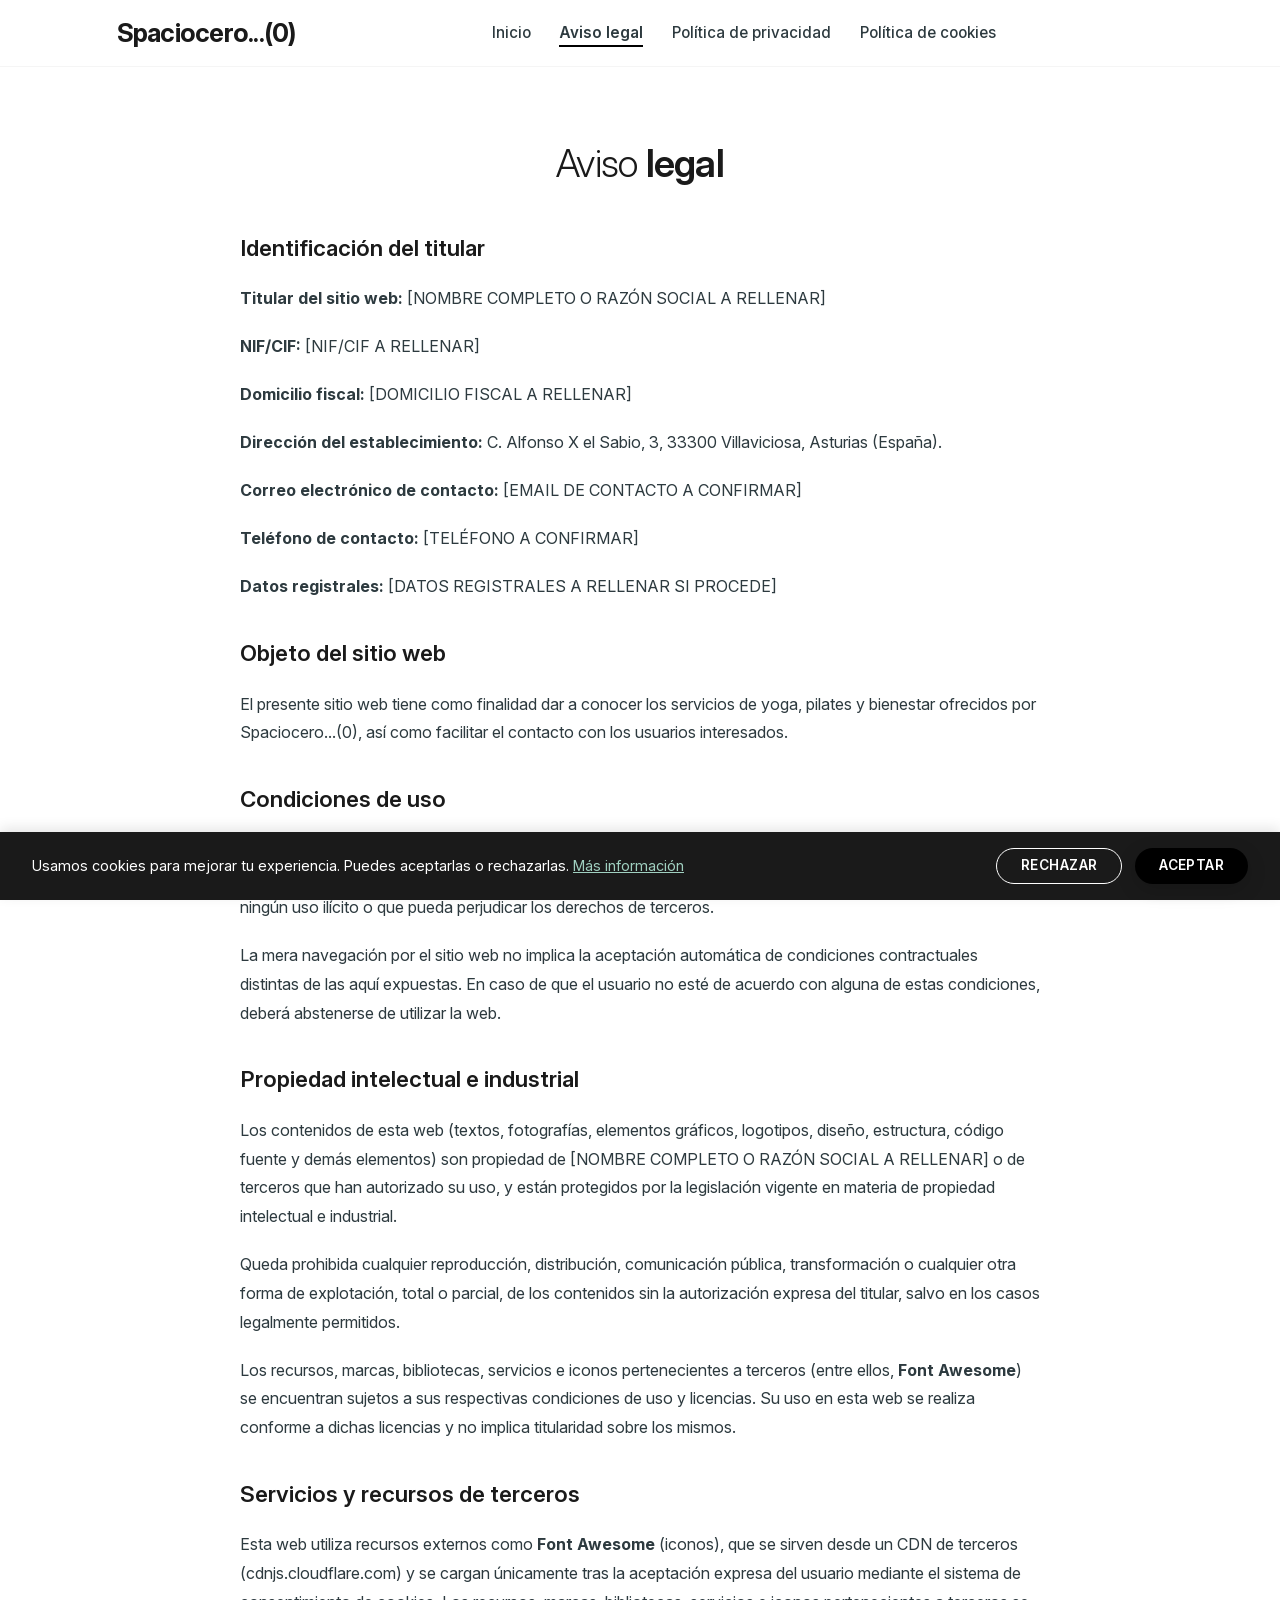
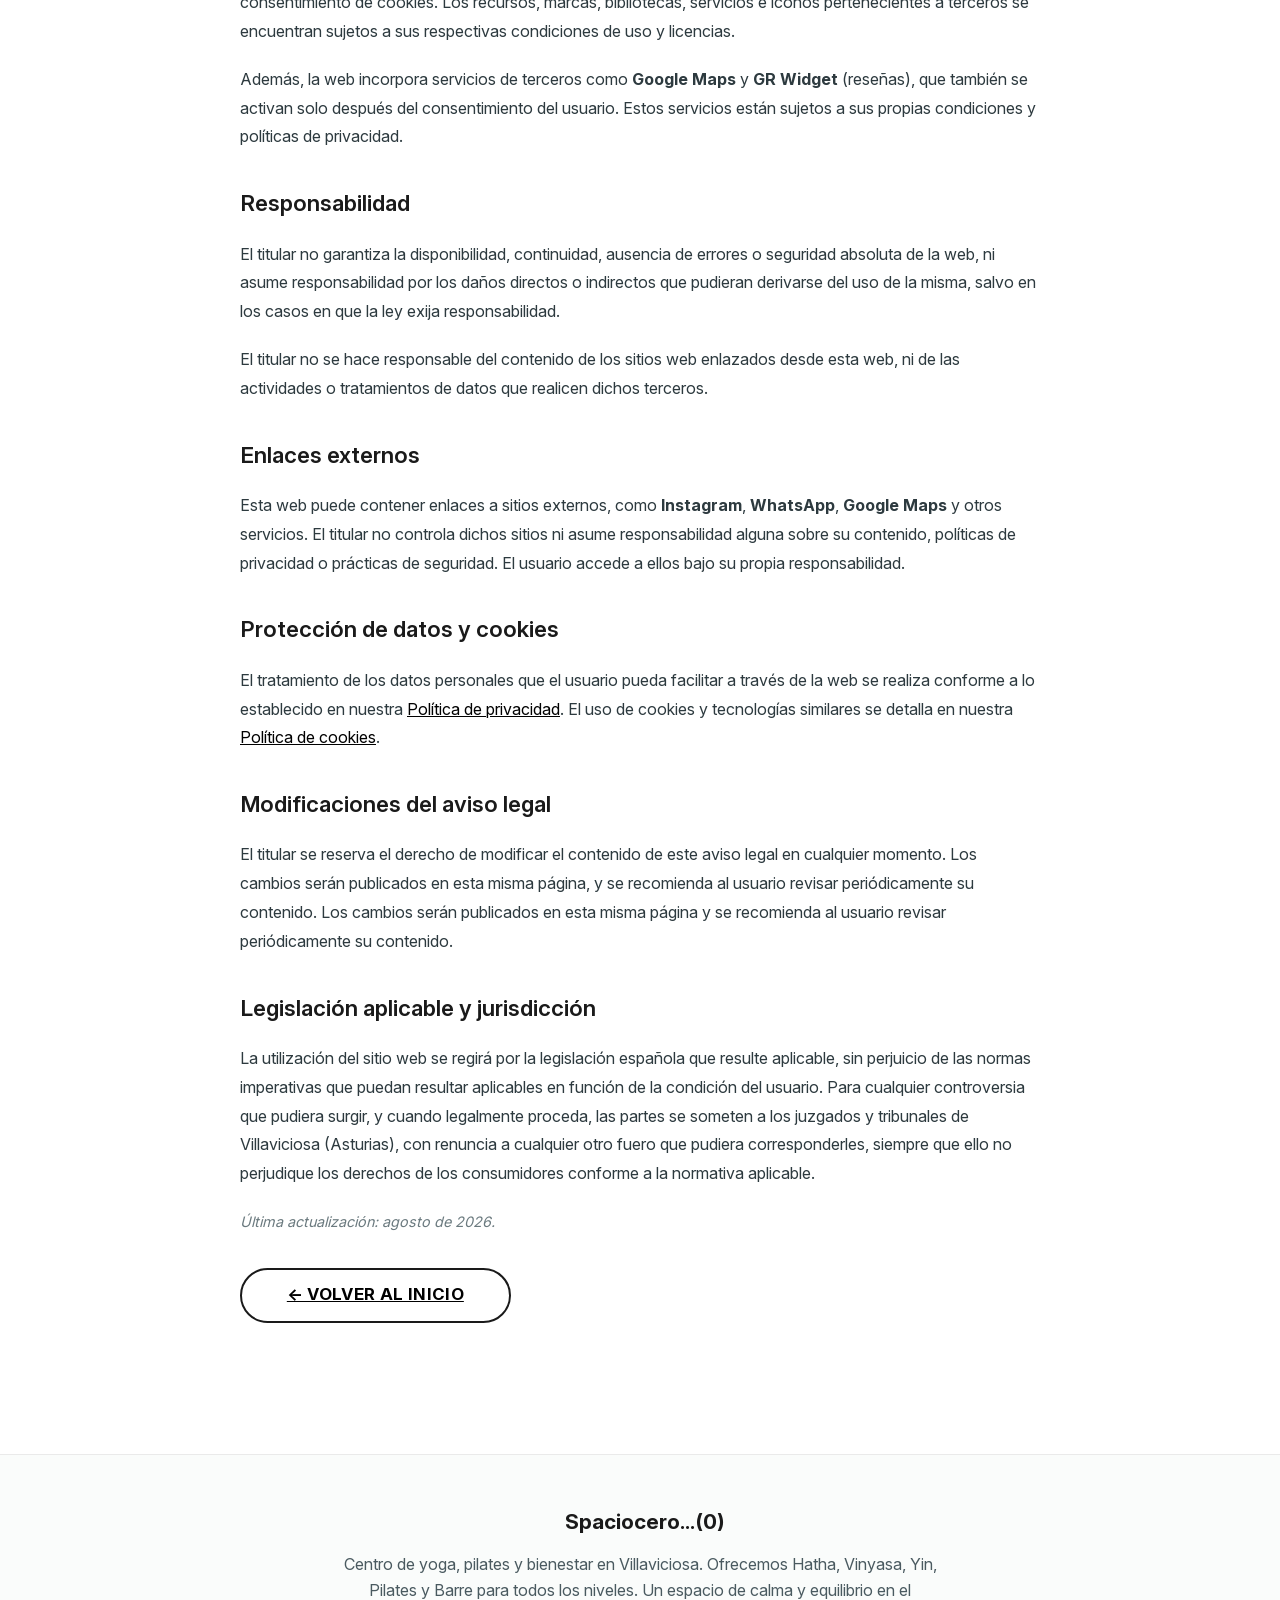
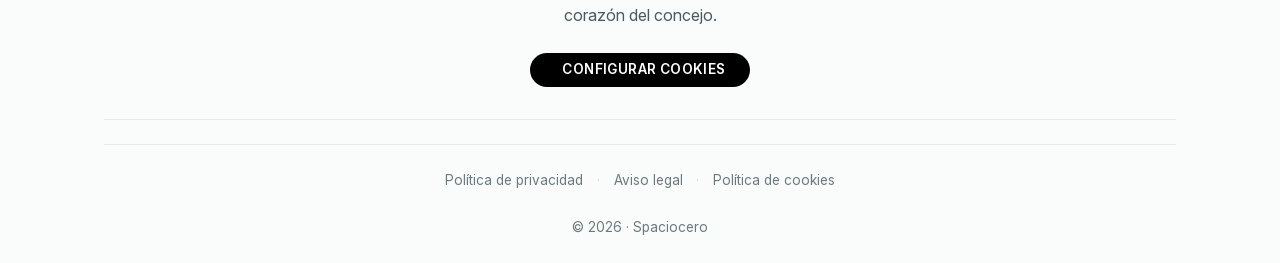
==== commit 6696edb1: "update Spaciocero...(0) Actualizar iconos y cambios menores de estilos" ====
--- a/paginas-legales/aviso-legal.html
+++ b/paginas-legales/aviso-legal.html
@@ -3,8 +3,8 @@
 <head>
     <meta charset="UTF-8" />
     <meta name="viewport" content="width=device-width, initial-scale=1.0" />
-    <title>Aviso legal · Spaciocero</title>
-    <meta name="description" content="Aviso legal de Spaciocero, centro de yoga y bienestar en Villaviciosa." />
+    <title>Aviso legal · Spaciocero...(0)</title>
+    <meta name="description" content="Aviso legal de Spaciocero...(0), centro de yoga y bienestar en Villaviciosa." />
     <link rel="icon" type="image/webp" href="../spaciocero_logo2_retocado-circle.webp" />
     <link rel="icon" type="image/png" href="../spaciocero_logo2_retocado-circle.png" sizes="any" />
     <link rel="canonical" href="https://spaciocero.pages.dev/paginas-legales/aviso-legal.html" />
@@ -18,9 +18,9 @@
             <a href="../index.html" class="logo">
                 <picture>
                     <source srcset="../spaciocero_logo2_retocado-circle.webp" type="image/webp" />
-                    <img src="../spaciocero_logo2_retocado-circle.png" alt="Spaciocero" class="logo-img" loading="lazy" />
+                    <img src="../spaciocero_logo2_retocado-circle.png" alt="Spaciocero...(0)" class="logo-img" loading="lazy" />
                 </picture>
-                <span class="logo-text">Spacio<span>cero</span></span>
+                <span class="logo-text">Spaciocero...(0)</span>
             </a>
 
             <nav class="nav" id="nav" aria-label="Navegación legal">
@@ -56,7 +56,7 @@
                     <p><strong>Datos registrales:</strong> [DATOS REGISTRALES A RELLENAR SI PROCEDE]</p>
 
                     <h2>Objeto del sitio web</h2>
-                    <p>El presente sitio web tiene como finalidad dar a conocer los servicios de yoga, pilates y bienestar ofrecidos por Spaciocero, así como facilitar el contacto con los usuarios interesados.</p>
+                    <p>El presente sitio web tiene como finalidad dar a conocer los servicios de yoga, pilates y bienestar ofrecidos por Spaciocero...(0), así como facilitar el contacto con los usuarios interesados.</p>
 
                     <h2>Condiciones de uso</h2>
                     <p>El acceso y uso de este sitio web se rige por las presentes condiciones. El usuario se compromete a utilizar la web de conformidad con la ley, la moral, el orden público y las buenas costumbres, así como a no realizar ningún uso ilícito o que pueda perjudicar los derechos de terceros.</p>
@@ -87,7 +87,7 @@
                     <h2>Legislación aplicable y jurisdicción</h2>
                     <p>La utilización del sitio web se regirá por la legislación española que resulte aplicable, sin perjuicio de las normas imperativas que puedan resultar aplicables en función de la condición del usuario. Para cualquier controversia que pudiera surgir, y cuando legalmente proceda, las partes se someten a los juzgados y tribunales de Villaviciosa (Asturias), con renuncia a cualquier otro fuero que pudiera corresponderles, siempre que ello no perjudique los derechos de los consumidores conforme a la normativa aplicable.</p>
 
-                    <p><em>Última actualización: marzo de 2026.</em></p>
+                    <p><em>Última actualización: agosto de 2026.</em></p>
                     <p style="margin-top: 2rem;"><a href="../index.html" class="btn btn-outline" style="display:inline-block;">← Volver al inicio</a></p>
                 </div>
             </div>
@@ -102,9 +102,9 @@
                     <a href="../index.html" class="logo-footer">
                         <picture>
                             <source srcset="../spaciocero_logo2_retocado-circle.webp" type="image/webp" />
-                            <img src="../spaciocero_logo2_retocado-circle.png" alt="Spaciocero" class="logo-footer-img" loading="lazy" />
+                            <img src="../spaciocero_logo2_retocado-circle.png" alt="Spaciocero...(0)" class="logo-footer-img" loading="lazy" />
                         </picture>
-                        <span class="logo-footer-text">Spacio<span>cero</span></span>
+                        <span class="logo-footer-text">Spaciocero...(0)</span>
                     </a>
                     <p class="footer-desc">
                         Centro de yoga, pilates y bienestar en Villaviciosa. 
@@ -126,7 +126,7 @@
             </div>
 
             <div class="footer-bottom">
-                <p>&copy; 2026 · Spaciocero</p>
+                <p>&copy; 2026 · Spaciocero...(0)</p>
             </div>
         </div>
     </footer>
--- a/paginas-legales/legal-styles.css
+++ b/paginas-legales/legal-styles.css
@@ -80,10 +80,26 @@
     flex-shrink: 0;
 }
 .logo-img {
-    height: 55px;
-    width: auto;
+    width: 0;
+    height: 0;
+    min-width: 0;
+    min-height: 0;
+    max-width: 0;
+    max-height: 0;
+    overflow: hidden;
+    margin: 0;
+    padding: 0;
+    border: none;
     display: block;
     object-fit: contain;
+    flex-shrink: 0;
+}
+picture {
+    display: inline-block;
+    width: 0;
+    height: 0;
+    overflow: hidden;
+    flex-shrink: 0;
 }
 .logo-text {
     font-size: 1.6rem;
@@ -337,9 +353,19 @@
     justify-content: center;
 }
 .logo-footer-img {
-    height: 40px;
-    width: auto;
+    width: 0;
+    height: 0;
+    min-width: 0;
+    min-height: 0;
+    max-width: 0;
+    max-height: 0;
+    overflow: hidden;
+    margin: 0;
+    padding: 0;
+    border: none;
+    display: block;
     object-fit: contain;
+    flex-shrink: 0;
 }
 .logo-footer-text {
     font-size: 1.3rem;
@@ -391,7 +417,7 @@
 }
 
 /* ============================================
-   COOKIE BANNER (NUEVO)
+   COOKIE BANNER
    ============================================ */
 .cookie-banner {
     position: fixed;
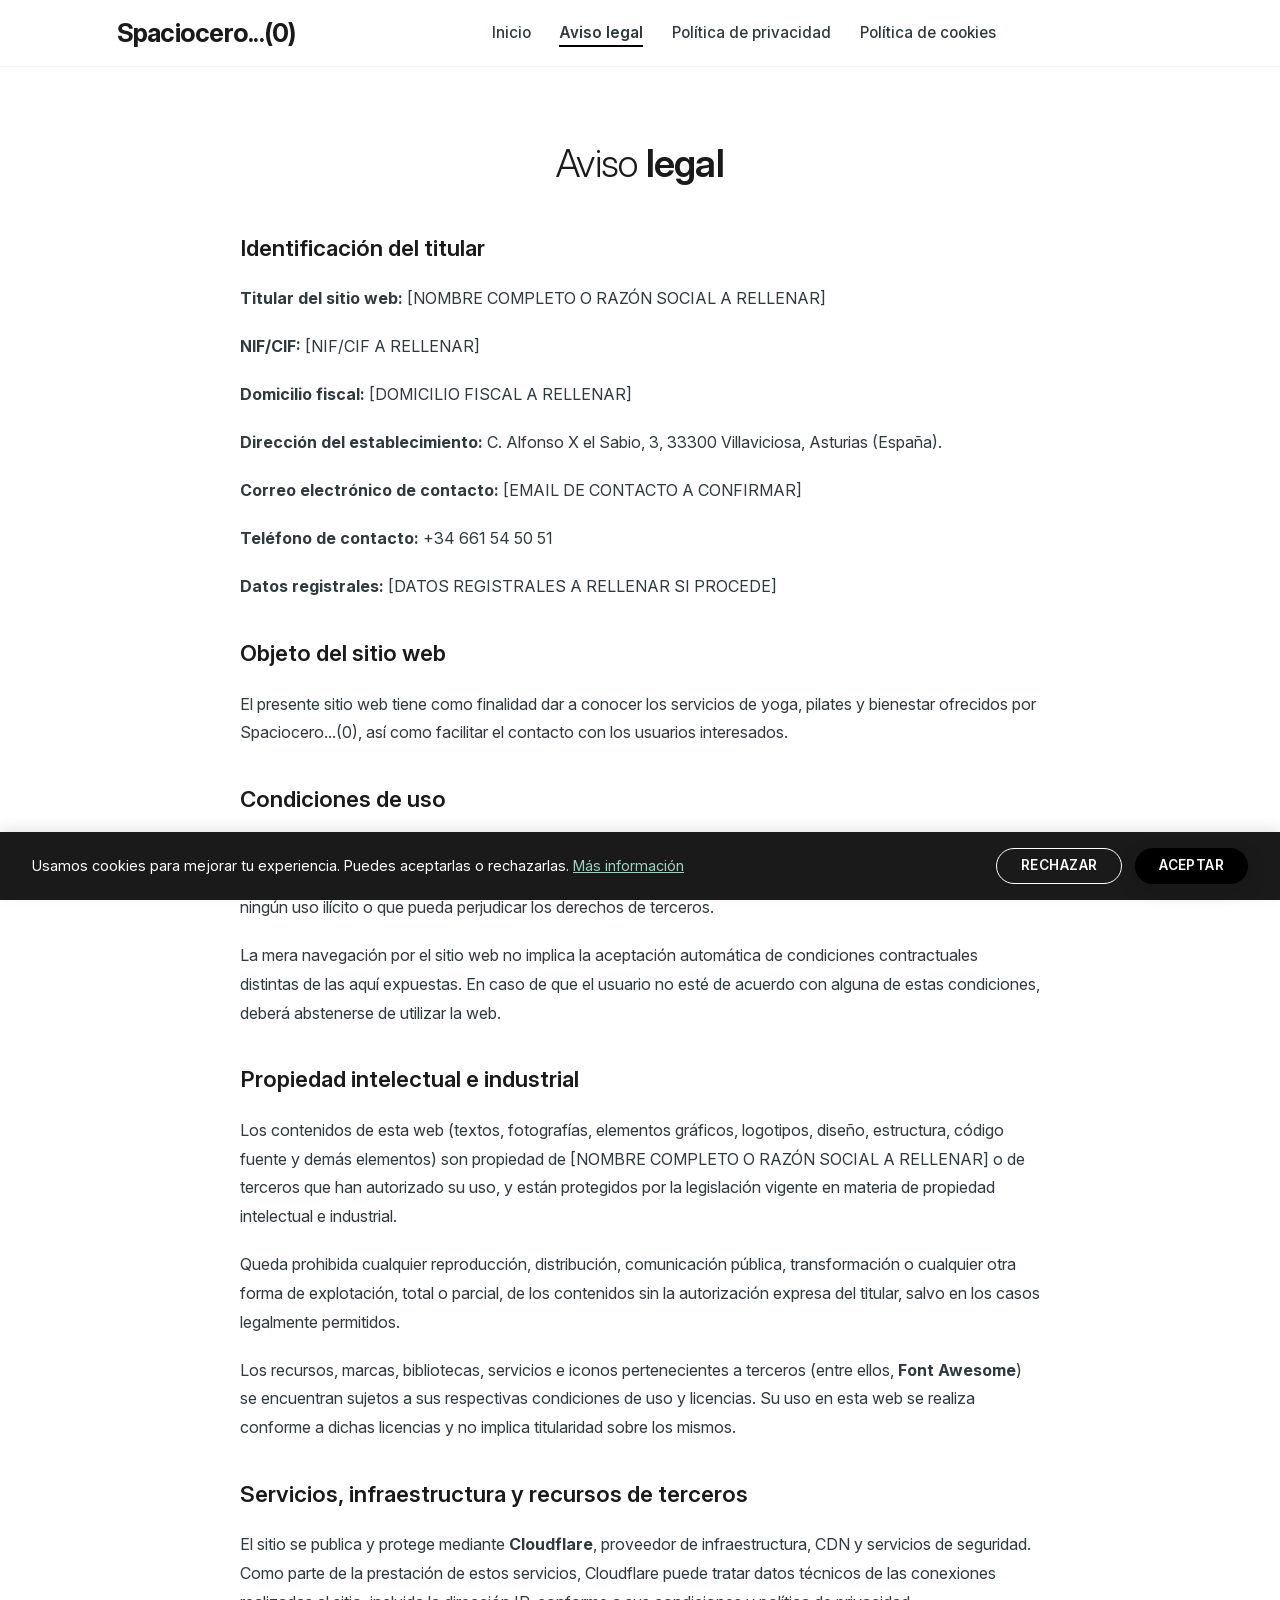
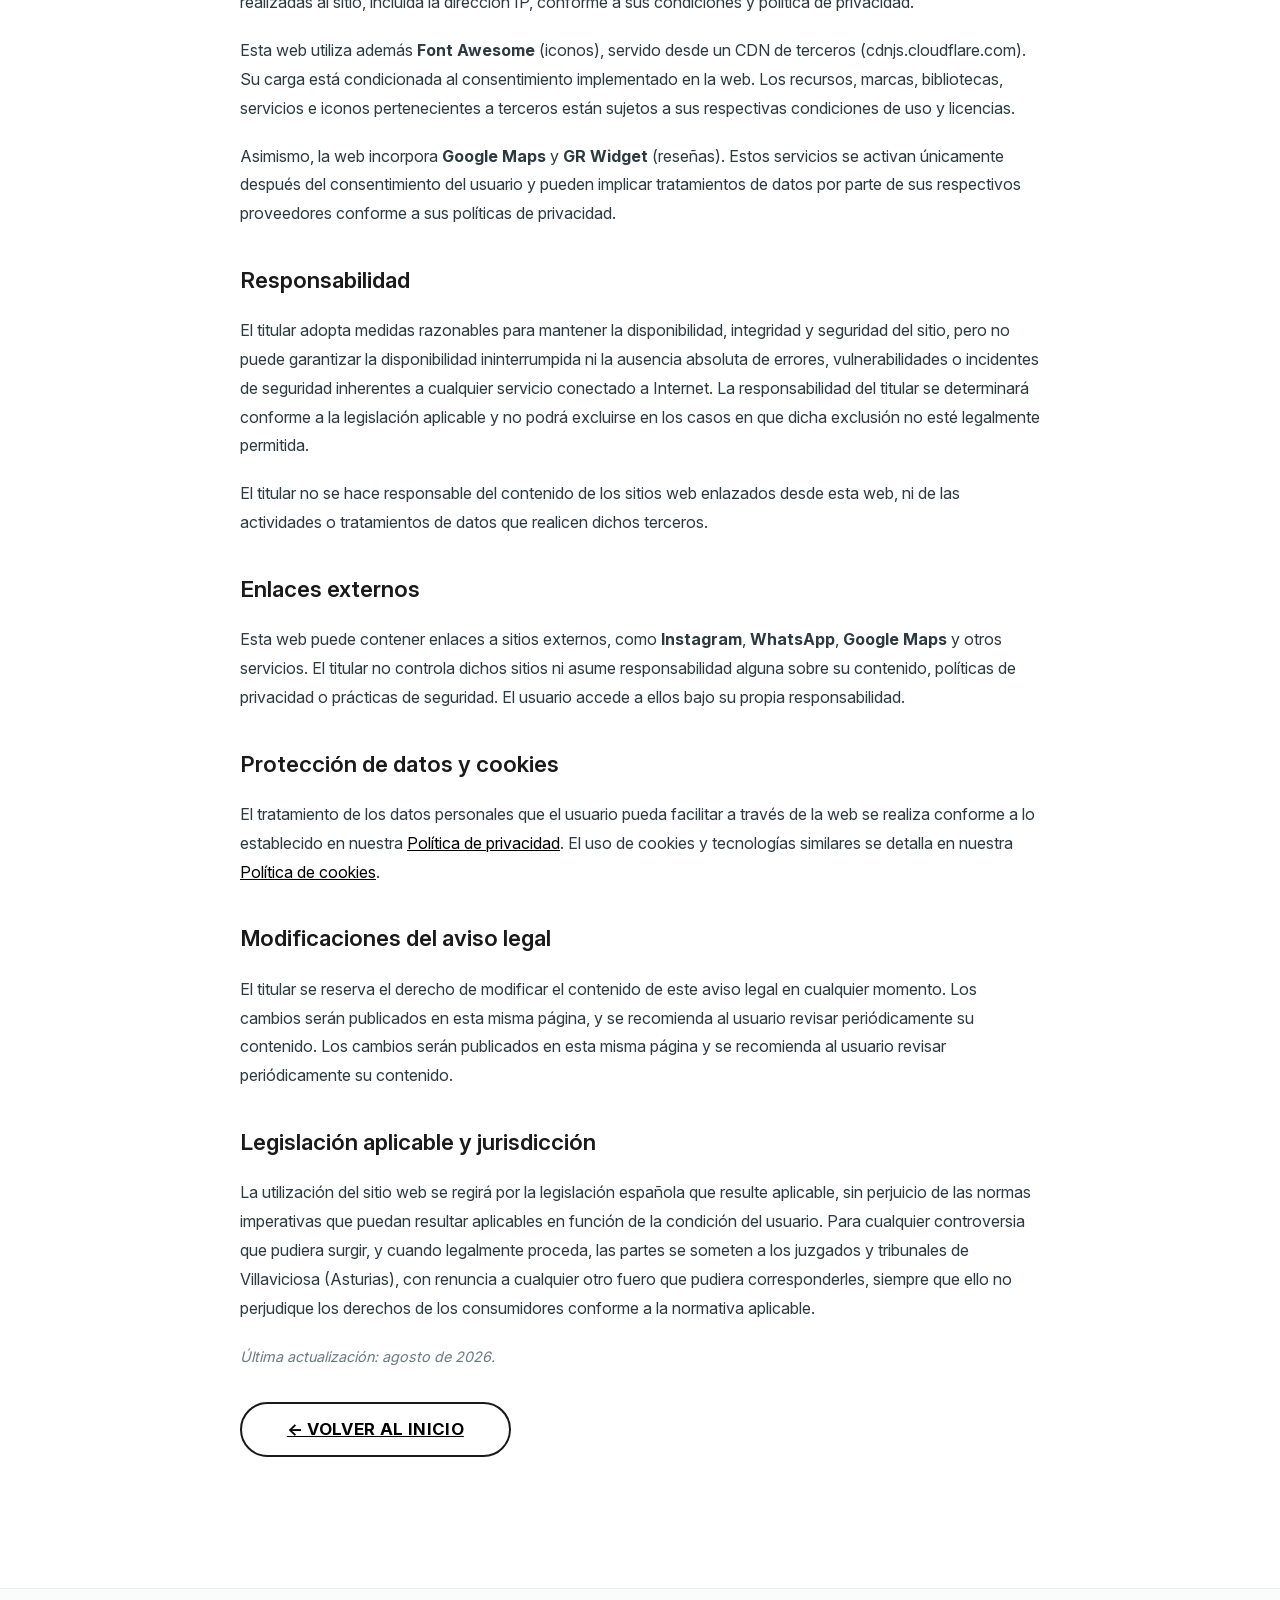
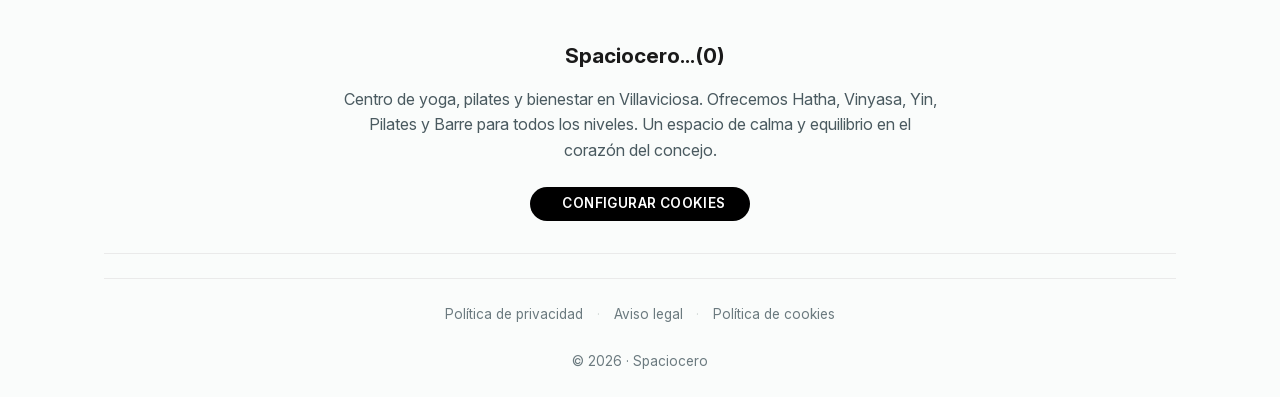
==== commit 71d1abaa: "update paginas-legales" ====
--- a/paginas-legales/aviso-legal.html
+++ b/paginas-legales/aviso-legal.html
@@ -52,7 +52,7 @@
                     <p><strong>Domicilio fiscal:</strong> [DOMICILIO FISCAL A RELLENAR]</p>
                     <p><strong>Dirección del establecimiento:</strong> C. Alfonso X el Sabio, 3, 33300 Villaviciosa, Asturias (España).</p>
                     <p><strong>Correo electrónico de contacto:</strong> [EMAIL DE CONTACTO A CONFIRMAR]</p>
-                    <p><strong>Teléfono de contacto:</strong> [TELÉFONO A CONFIRMAR]</p>
+                    <p><strong>Teléfono de contacto:</strong> +34 661 54 50 51</p>
                     <p><strong>Datos registrales:</strong> [DATOS REGISTRALES A RELLENAR SI PROCEDE]</p>
 
                     <h2>Objeto del sitio web</h2>
@@ -67,12 +67,13 @@
                     <p>Queda prohibida cualquier reproducción, distribución, comunicación pública, transformación o cualquier otra forma de explotación, total o parcial, de los contenidos sin la autorización expresa del titular, salvo en los casos legalmente permitidos.</p>
                     <p>Los recursos, marcas, bibliotecas, servicios e iconos pertenecientes a terceros (entre ellos, <strong>Font Awesome</strong>) se encuentran sujetos a sus respectivas condiciones de uso y licencias. Su uso en esta web se realiza conforme a dichas licencias y no implica titularidad sobre los mismos.</p>
 
-                    <h2>Servicios y recursos de terceros</h2>
-                    <p>Esta web utiliza recursos externos como <strong>Font Awesome</strong> (iconos), que se sirven desde un CDN de terceros (cdnjs.cloudflare.com) y se cargan únicamente tras la aceptación expresa del usuario mediante el sistema de consentimiento de cookies. Los recursos, marcas, bibliotecas, servicios e iconos pertenecientes a terceros se encuentran sujetos a sus respectivas condiciones de uso y licencias.</p>
-                    <p>Además, la web incorpora servicios de terceros como <strong>Google Maps</strong> y <strong>GR Widget</strong> (reseñas), que también se activan solo después del consentimiento del usuario. Estos servicios están sujetos a sus propias condiciones y políticas de privacidad.</p>
+                    <h2>Servicios, infraestructura y recursos de terceros</h2>
+                    <p>El sitio se publica y protege mediante <strong>Cloudflare</strong>, proveedor de infraestructura, CDN y servicios de seguridad. Como parte de la prestación de estos servicios, Cloudflare puede tratar datos técnicos de las conexiones realizadas al sitio, incluida la dirección IP, conforme a sus condiciones y política de privacidad.</p>
+                    <p>Esta web utiliza además <strong>Font Awesome</strong> (iconos), servido desde un CDN de terceros (cdnjs.cloudflare.com). Su carga está condicionada al consentimiento implementado en la web. Los recursos, marcas, bibliotecas, servicios e iconos pertenecientes a terceros están sujetos a sus respectivas condiciones de uso y licencias.</p>
+                    <p>Asimismo, la web incorpora <strong>Google Maps</strong> y <strong>GR Widget</strong> (reseñas). Estos servicios se activan únicamente después del consentimiento del usuario y pueden implicar tratamientos de datos por parte de sus respectivos proveedores conforme a sus políticas de privacidad.</p>
 
                     <h2>Responsabilidad</h2>
-                    <p>El titular no garantiza la disponibilidad, continuidad, ausencia de errores o seguridad absoluta de la web, ni asume responsabilidad por los daños directos o indirectos que pudieran derivarse del uso de la misma, salvo en los casos en que la ley exija responsabilidad.</p>
+                    <p>El titular adopta medidas razonables para mantener la disponibilidad, integridad y seguridad del sitio, pero no puede garantizar la disponibilidad ininterrumpida ni la ausencia absoluta de errores, vulnerabilidades o incidentes de seguridad inherentes a cualquier servicio conectado a Internet. La responsabilidad del titular se determinará conforme a la legislación aplicable y no podrá excluirse en los casos en que dicha exclusión no esté legalmente permitida.</p>
                     <p>El titular no se hace responsable del contenido de los sitios web enlazados desde esta web, ni de las actividades o tratamientos de datos que realicen dichos terceros.</p>
 
                     <h2>Enlaces externos</h2>
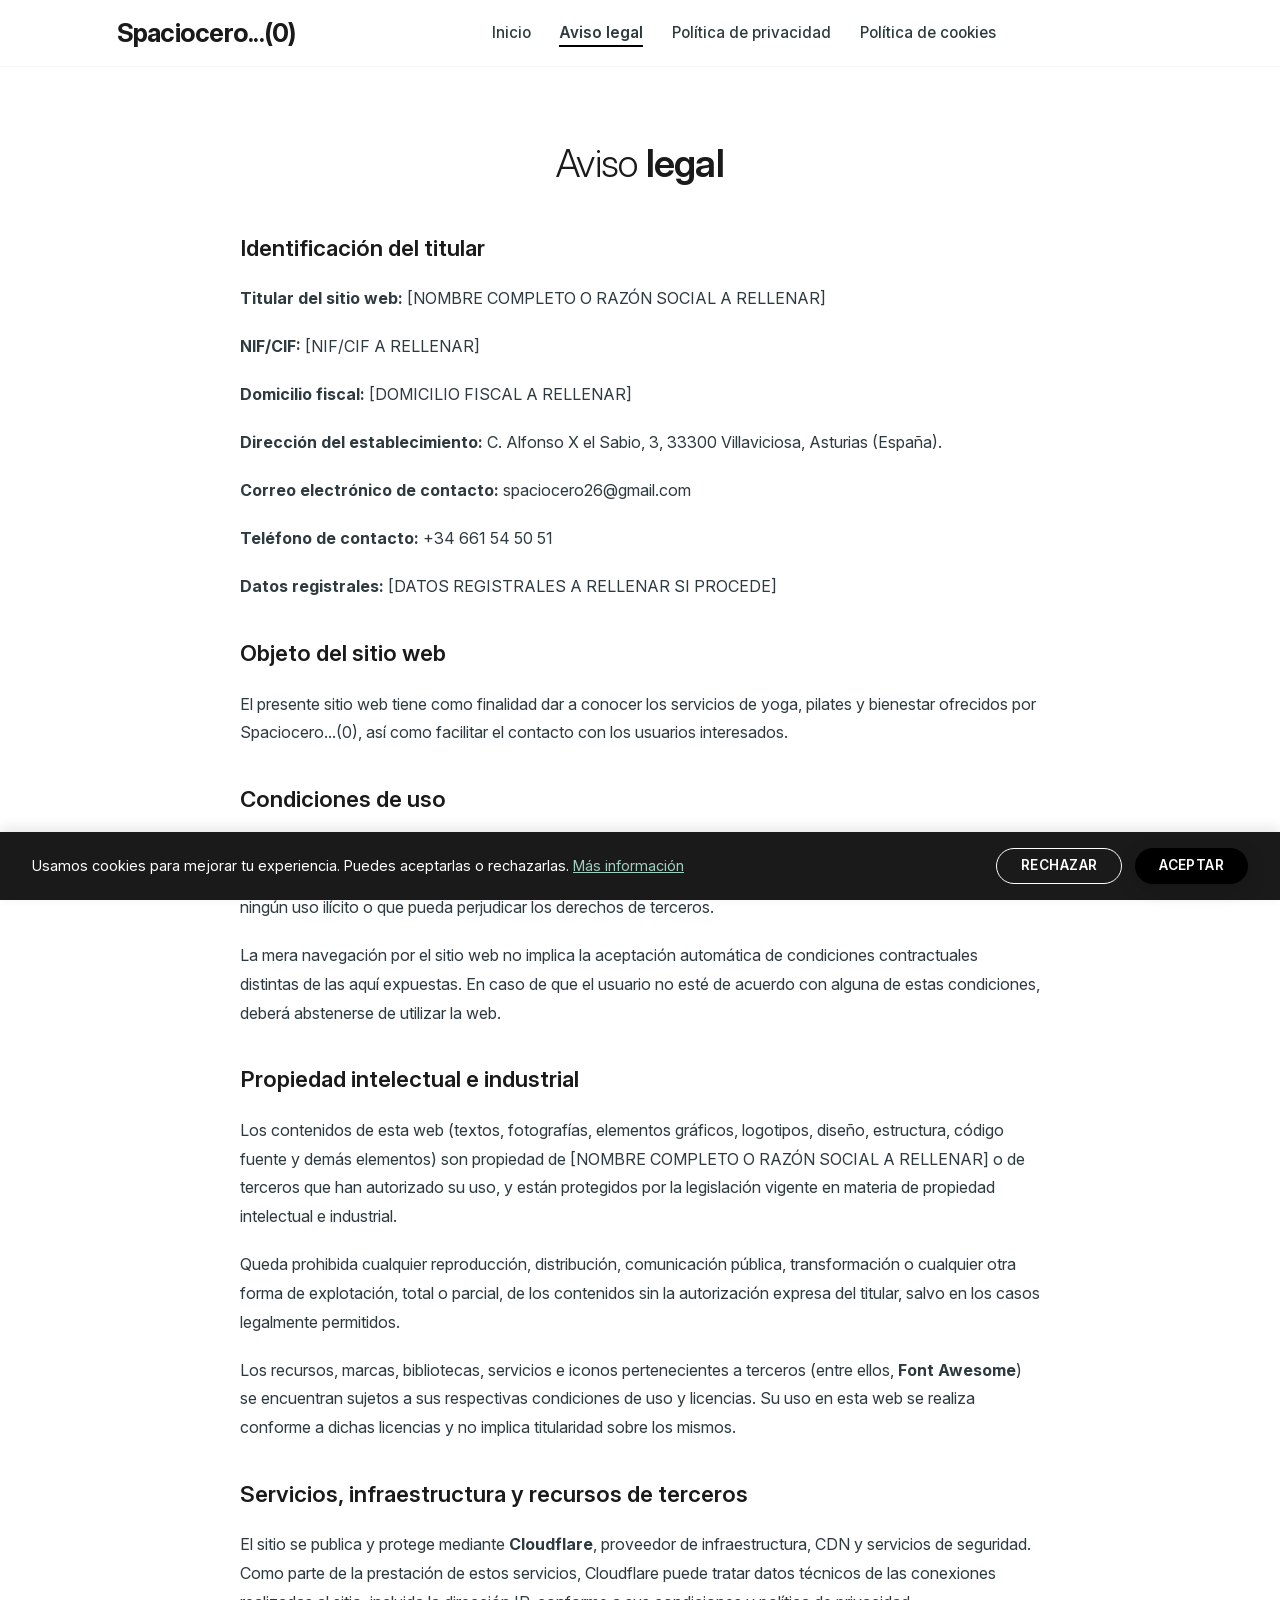
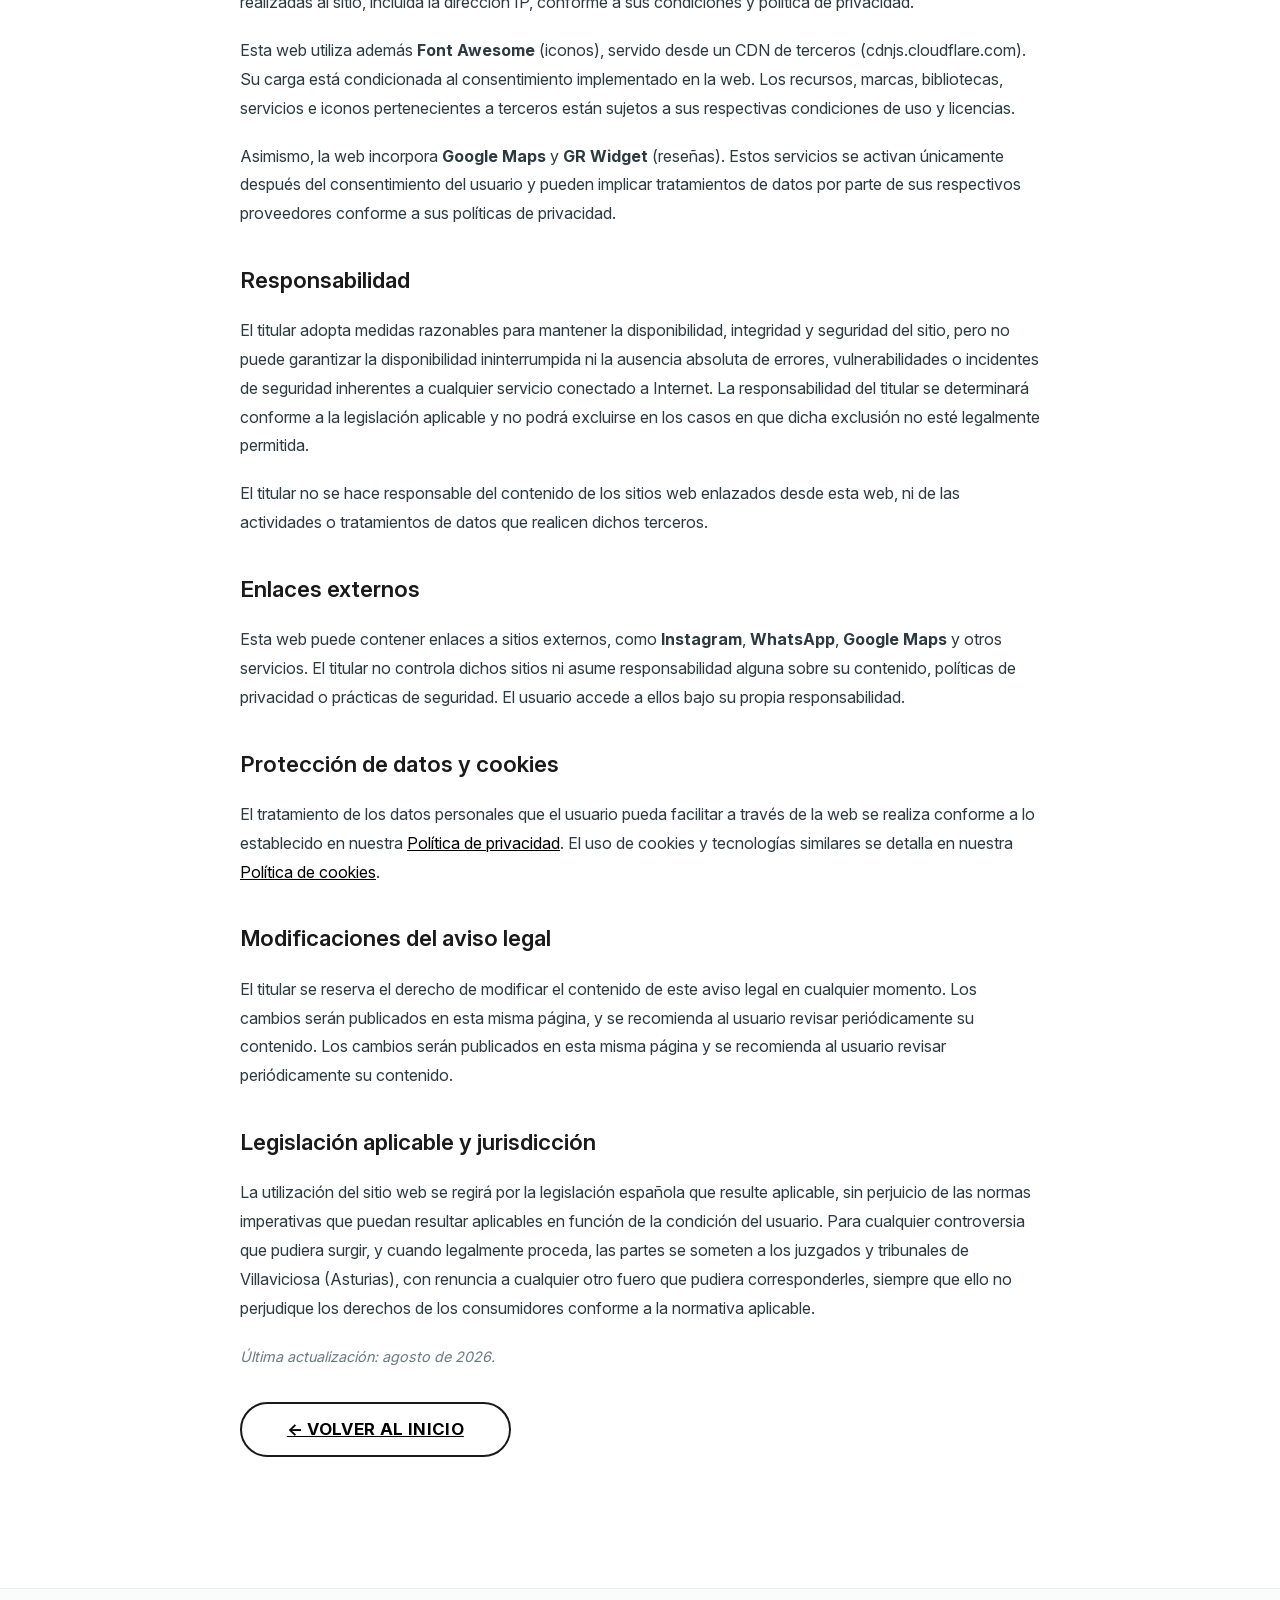
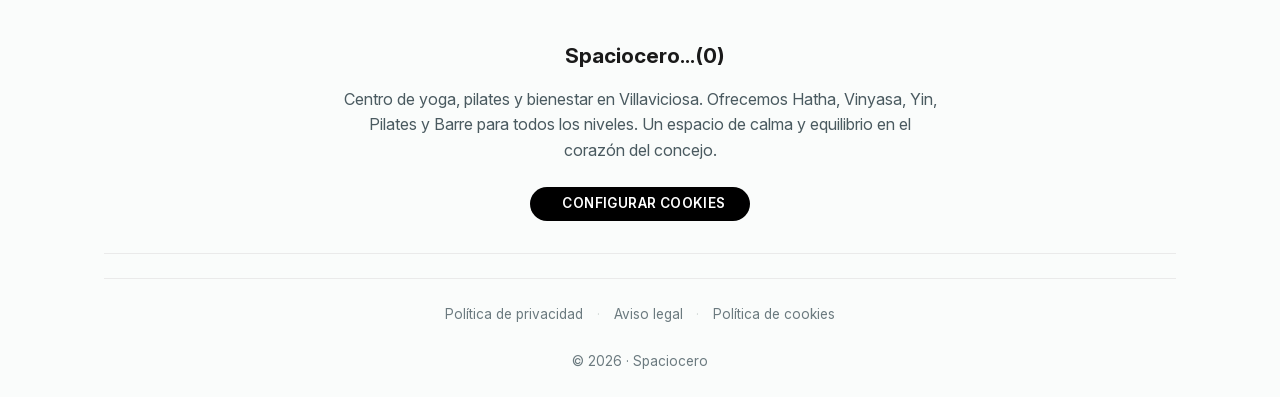
==== commit d9a24d0a: "update Spaciocero...(0)" ====
--- a/paginas-legales/aviso-legal.html
+++ b/paginas-legales/aviso-legal.html
@@ -51,7 +51,7 @@
                     <p><strong>NIF/CIF:</strong> [NIF/CIF A RELLENAR]</p>
                     <p><strong>Domicilio fiscal:</strong> [DOMICILIO FISCAL A RELLENAR]</p>
                     <p><strong>Dirección del establecimiento:</strong> C. Alfonso X el Sabio, 3, 33300 Villaviciosa, Asturias (España).</p>
-                    <p><strong>Correo electrónico de contacto:</strong> [EMAIL DE CONTACTO A CONFIRMAR]</p>
+                    <p><strong>Correo electrónico de contacto:</strong> spaciocero26@gmail.com</p>
                     <p><strong>Teléfono de contacto:</strong> +34 661 54 50 51</p>
                     <p><strong>Datos registrales:</strong> [DATOS REGISTRALES A RELLENAR SI PROCEDE]</p>
 
